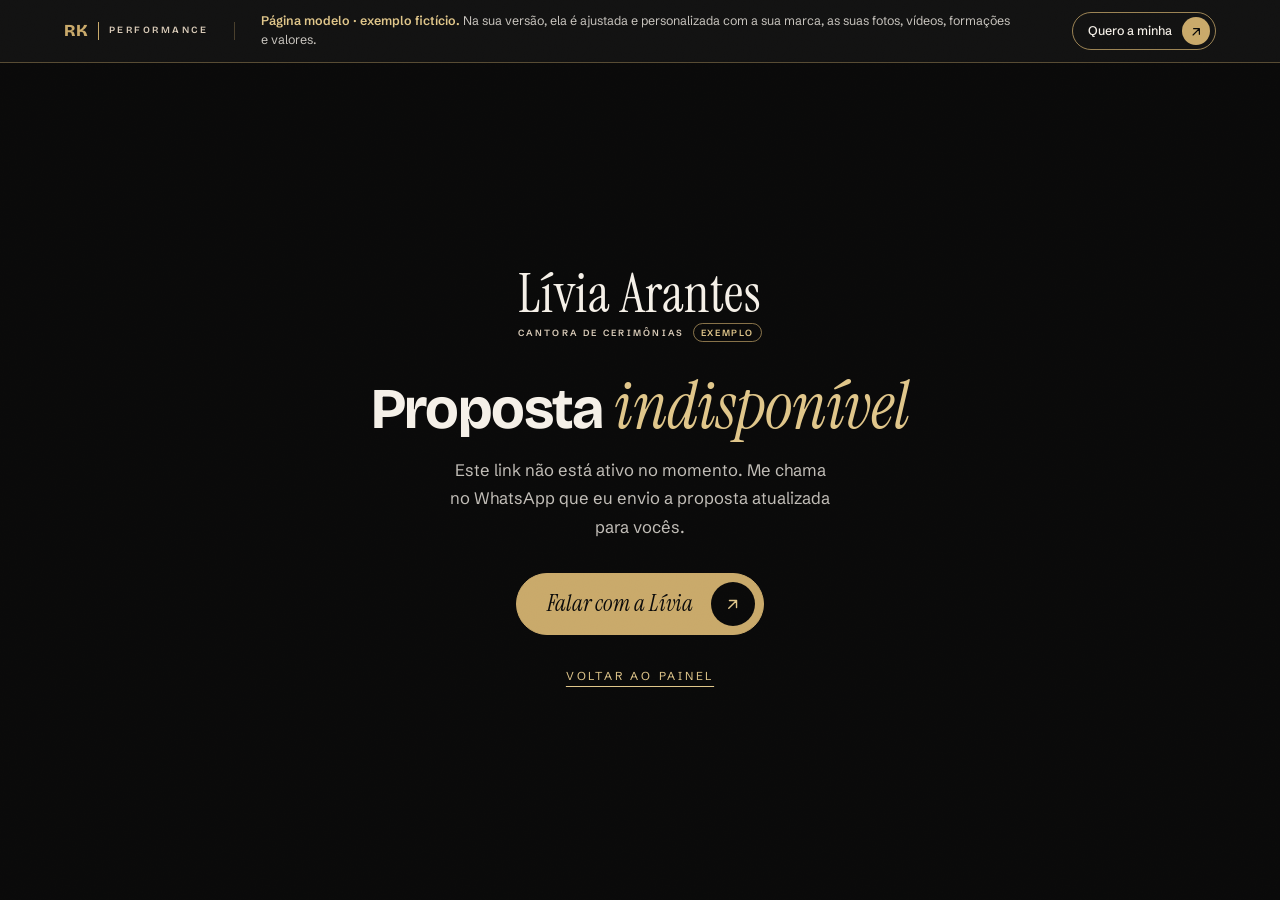
==== proposta/index.html @ 1b521757 "Painel de propostas RK: demonstração para músicos (modo visitante e página modelo) Co-Authored-By: C" ====
<!DOCTYPE html>
<html lang="pt-BR">
<head>
<!-- ============================================================
     PROPOSTA MUSICAL — página modelo da RK Performance
     Uma página por casal: /proposta/?p=<link> (sem ?p, abre o exemplo).
     Autoridade antes do valor. O conteúdo comercial (casal, data, opções,
     adicionais, condições) vem da API (Cloudflare Worker + D1) ou, no modo
     visitante, do sandbox deste navegador. O resto é fixo e genérico.
     Base: a página da proposta de um cliente real da RK, refeita na paleta
     e nas fontes da RK, com artista fictícia ("Lívia Arantes") e avisos de
     página modelo. Para clonar para um músico: troque o bloco CONFIG do
     script, as fotos, vídeos e textos fixos, e ponha DEMO: false (isso
     também esconde as notas de modelo e a seção "Esta página é um modelo").
     RK Performance · out/2026
     ============================================================ -->
<meta charset="utf-8">
<meta name="viewport" content="width=device-width, initial-scale=1, viewport-fit=cover">
<title>Proposta musical · página modelo · RK Performance</title>
<meta name="description" content="Página modelo de proposta musical para músicos de casamento. Na sua versão, ela leva a sua marca, as suas fotos, vídeos, formações e valores.">
<meta name="robots" content="noindex, nofollow">
<meta name="theme-color" content="#0A0A0A">
<link rel="icon" type="image/png" href="../media/favicon.png">
<link rel="apple-touch-icon" href="../media/apple-touch-icon.png">
<meta property="og:type" content="website">
<meta property="og:locale" content="pt_BR">
<meta property="og:site_name" content="RK Performance">
<meta property="og:title" content="Proposta musical · página modelo · RK Performance">
<meta property="og:description" content="O casal abre o link, vê as opções e reserva a data. Na sua versão, com a sua marca, fotos, vídeos, formações e valores.">
<meta property="og:image" content="https://painel.rkperformance.com.br/media/og-proposta.jpg">
<meta property="og:image:width" content="1200">
<meta property="og:image:height" content="630">
<meta name="twitter:card" content="summary_large_image">
<link rel="preconnect" href="https://fonts.googleapis.com">
<link rel="preconnect" href="https://fonts.gstatic.com" crossorigin>
<link rel="preconnect" href="https://images.unsplash.com">
<link rel="preconnect" href="https://rk-painel-demo.joao-vitor-kos.workers.dev" crossorigin>
<link rel="stylesheet" href="https://fonts.googleapis.com/css2?family=Bricolage+Grotesque:opsz,wght@12..96,600;12..96,700;12..96,800&family=Instrument+Serif:ital@0;1&family=Schibsted+Grotesk:wght@400;500;600&display=swap">
<style>
  :root {
    --preto: #0A0A0A;
    --carvao: #121212;
    --grafite: #1A1A1A;
    --grafite2: #2A2A2A;
    --off: #F5F0E8;
    --off2: #EFE8DC;
    --areia: #E6DBC9;
    --bege: #D9CBB8;
    --dourado: #C9A96A;
    --dourado2: #E0C68A;
    --ouro-tinta: #745A2B;           /* dourado para texto pequeno sobre o off-white (contraste) */
    --ouro-escuro: #846530;          /* itálico dourado grande sobre o off-white */
    --tinta: #1A1A1A;
    --ink-soft: #675F55;
    --fio: rgba(201, 169, 106, 0.5);
    --display: "Bricolage Grotesque", "Segoe UI", system-ui, sans-serif;
    --sans: "Schibsted Grotesk", "Segoe UI", system-ui, sans-serif;
    --serif: "Instrument Serif", Georgia, "Times New Roman", serif;
    --gutter: clamp(20px, 5vw, 80px);
    --respiro: clamp(84px, 11vw, 150px);
    --ease: cubic-bezier(0.22, 0.61, 0.36, 1);
    --fm-h: 0px;                     /* altura da faixa "página modelo" (medida pelo script) */
    --pv-h: 0px;                     /* espaço da faixa de prévia/sandbox, quando aparece */
  }

  * { box-sizing: border-box; margin: 0; }
  html { scroll-behavior: smooth; -webkit-text-size-adjust: 100%; }
  html.travado { overflow: hidden; }
  body {
    background: var(--preto); color: var(--off);
    font-family: var(--sans); font-weight: 400; font-size: 1.04rem; line-height: 1.7;
    font-variant-numeric: lining-nums; -webkit-font-smoothing: antialiased; overflow-x: hidden;
    padding-top: var(--pv-h);
  }
  ::selection { background: var(--dourado); color: var(--preto); }
  a { color: inherit; }
  a:focus-visible, button:focus-visible { outline: 2px solid var(--dourado); outline-offset: 4px; }
  img { max-width: 100%; display: block; }
  [hidden] { display: none !important; }
  ul, ol, dl, dd { padding: 0; margin: 0; }

  /* textura de filme sobre a página inteira */
  .grain {
    position: fixed; inset: -50%; z-index: 60; pointer-events: none; width: 200%; height: 200%;
    background: url("data:image/svg+xml;utf8,<svg xmlns='http://www.w3.org/2000/svg' width='200' height='200'><filter id='n'><feTurbulence type='fractalNoise' baseFrequency='0.85' numOctaves='2' stitchTiles='stitch'/><feColorMatrix values='0 0 0 0 0.5  0 0 0 0 0.47  0 0 0 0 0.42  0 0 0 0.55 0'/></filter><rect width='100%' height='100%' filter='url(%23n)'/></svg>");
    opacity: 0.14; mix-blend-mode: soft-light; animation: grain 1.4s steps(4) infinite;
  }
  @keyframes grain {
    0% { transform: translate(0, 0); } 25% { transform: translate(-2%, -3%); }
    50% { transform: translate(3%, 1%); } 75% { transform: translate(-1%, 3%); } 100% { transform: translate(0, 0); }
  }

  /* ---------- tipografia: display pesado + acento em serifa itálica dourada ---------- */
  .eyebrow { font-family: var(--sans); font-weight: 600; font-size: 0.7rem; line-height: 1.6; letter-spacing: 0.3em; text-transform: uppercase; color: var(--dourado); }
  .eyebrow.linha { display: inline-flex; align-items: center; gap: 14px; }
  .eyebrow.linha::before { content: ""; width: 30px; height: 1px; background: currentColor; flex: none; }
  h1, h2, h3, h4 { font-family: var(--display); font-weight: 700; text-wrap: balance; line-height: 1.04; letter-spacing: -0.028em; }
  h2 { font-size: clamp(2.2rem, 5vw, 4.4rem); }
  h1 em, h2 em, h3 em, .em { font-family: var(--serif); font-style: italic; font-weight: 400; letter-spacing: -0.005em; color: var(--dourado2); font-size: 1.14em; line-height: 0.9; }
  p { text-wrap: pretty; }
  .wrap { max-width: 1320px; margin-inline: auto; padding-inline: var(--gutter); }
  section { position: relative; }
  .light { background: var(--off); color: var(--tinta); }
  .light .eyebrow { color: var(--ouro-tinta); }
  .light h1 em, .light h2 em, .light h3 em, .light .em { color: var(--ouro-escuro); }
  .assinatura { font-family: var(--serif); font-style: italic; font-size: clamp(2.5rem, 2rem + 2vw, 3.4rem); line-height: 1; letter-spacing: -0.01em; color: var(--dourado2); }
  .assinatura span { display: inline-block; transform: rotate(-3deg); transform-origin: left center; }
  .light .assinatura { color: var(--ouro-escuro); }

  /* nota discreta de página modelo (some com DEMO: false) */
  .nota-modelo { display: inline-flex; align-items: center; flex-wrap: wrap; gap: 8px 12px; font-family: var(--sans); font-size: 0.82rem; line-height: 1.5; color: rgba(245, 240, 232, 0.68); text-wrap: pretty; }
  .nota-modelo .nm-selo { flex: none; padding: 4px 10px 3px; border: 1px solid rgba(201, 169, 106, 0.7); border-radius: 999px; font-size: 0.58rem; font-weight: 600; letter-spacing: 0.22em; text-transform: uppercase; line-height: 1.4; color: var(--dourado2); }
  .light .nota-modelo { color: var(--ink-soft); }
  .light .nota-modelo .nm-selo { color: var(--ouro-tinta); border-color: rgba(125, 98, 48, 0.55); }
  .ex { display: inline-block; margin-left: 8px; padding: 1px 7px; border: 1px solid rgba(125, 98, 48, 0.5); border-radius: 999px; font-size: 0.56rem; font-weight: 600; letter-spacing: 0.18em; text-transform: uppercase; line-height: 1.5; color: var(--ouro-tinta); vertical-align: 0.15em; }

  /* faixas de transição entre luz e sombra */
  .faixa { height: clamp(130px, 16vw, 200px); }
  .faixa, .carta-sec, .quem, .viveu { margin-top: -1px; }   /* sem linha na emenda quando o pixel é fracionado */
  .faixa.noite-off { background: linear-gradient(to bottom, var(--preto) 0%, #141312 12%, #2E2A25 28%, #6B6359 46%, #A99F90 63%, #D6CDBF 78%, #ECE6DC 90%, var(--off) 100%); }
  .faixa.areia-noite { background: linear-gradient(to bottom, var(--areia) 0%, #D5C8B3 10%, #B0A28B 26%, #7A6E5D 44%, #433C33 62%, #221F1B 79%, #131211 91%, var(--preto) 100%); }
  .faixa.off-noite { background: linear-gradient(to bottom, var(--off) 0%, #E9E2D6 10%, #C9BFAE 26%, #918777 44%, #514A40 62%, #26231F 79%, #141312 91%, var(--preto) 100%); }

  /* botão-cápsula: rótulo em itálico serifado + seta que "abre" no hover */
  .btn {
    display: inline-flex; align-items: center; gap: 18px; cursor: pointer;
    text-decoration: none; font-family: var(--serif); font-style: italic; font-weight: 400;
    font-size: 1.42rem; letter-spacing: 0; line-height: 1;
    padding: 8px 8px 8px 30px; border: 1px solid rgba(201, 169, 106, 0.8); border-radius: 999px; background: none;
    position: relative; isolation: isolate; color: var(--off);
    transition: color 400ms var(--ease), border-color 400ms var(--ease);
  }
  .btn::before {
    content: ""; position: absolute; inset: -1px; z-index: -1; border-radius: 999px; background: var(--dourado);
    transform: scaleX(0); transform-origin: right center; transition: transform 520ms var(--ease);
  }
  .btn:hover::before { transform: scaleX(1); transform-origin: left center; }
  .btn:hover { color: var(--preto); border-color: var(--dourado); }
  .btn .arrow {
    width: 44px; height: 44px; border-radius: 50%; flex: none;
    background: var(--dourado); color: var(--preto); display: grid; place-items: center;
    transition: background-color 400ms var(--ease), color 400ms var(--ease);
  }
  .btn .arrow svg { transform: rotate(-45deg); transition: transform 520ms var(--ease); }
  .btn:hover .arrow { background: var(--preto); color: var(--dourado2); }
  .btn:hover .arrow svg { transform: rotate(0); }
  .btn-solid { background: var(--dourado); color: var(--preto); border-color: var(--dourado); }
  .btn-solid .arrow { background: var(--preto); color: var(--dourado2); }
  .btn-solid::before { background: var(--off); }
  .btn-solid:hover { color: var(--preto); }
  .btn-solid:hover .arrow { background: var(--preto); color: var(--off); }
  .light .btn { color: var(--tinta); }
  .light .btn-solid, .light .btn:hover { color: var(--preto); }
  .light .btn-solid::before { background: var(--grafite); }
  .light .btn-solid:hover { color: var(--off); border-color: var(--grafite); }
  .light .btn-solid:hover .arrow { background: var(--dourado); color: var(--preto); }
  .btn-mini { font-size: 1.22rem; gap: 12px; padding: 6px 6px 6px 22px; }
  .btn-mini .arrow { width: 36px; height: 36px; }

  /* marca da artista de exemplo (no lugar do logo dela) */
  .marca { display: inline-grid; gap: 2px; text-decoration: none; }
  .marca-nome { font-family: var(--serif); font-size: clamp(1.6rem, 1.3rem + 1.2vw, 2rem); line-height: 1; letter-spacing: 0.01em; color: var(--off); white-space: nowrap; }
  .marca-nome i { color: var(--dourado2); }
  .marca-sub { display: flex; align-items: center; gap: 8px; font-size: 0.56rem; font-weight: 600; letter-spacing: 0.26em; text-transform: uppercase; color: var(--bege); white-space: nowrap; }
  .marca-sub b { font-weight: 600; padding: 1px 7px; border: 1px solid rgba(201, 169, 106, 0.65); border-radius: 999px; color: var(--dourado2); letter-spacing: 0.18em; }

  /* logo da RK em texto (como no site da RK) */
  .rk-logo { display: inline-flex; align-items: center; gap: 10px; font-family: var(--display); font-weight: 800; font-size: 1.05rem; line-height: 1; color: var(--off); text-decoration: none; letter-spacing: -0.01em; }
  .rk-logo .rk { color: var(--dourado); }
  .rk-logo .sep { width: 1px; height: 18px; background: var(--dourado); }
  .rk-logo .perf { font-size: 0.6rem; font-weight: 600; letter-spacing: 0.26em; color: var(--bege); }

  /* ---------- faixa "página modelo" (no topo, no fluxo) ---------- */
  .faixa-modelo { position: relative; z-index: 4; background: var(--carvao); border-bottom: 1px solid rgba(201, 169, 106, 0.38); padding: 12px var(--gutter) 13px; }
  .fm-in { max-width: calc(1680px - 2 * var(--gutter)); margin-inline: auto; display: grid; gap: 8px 26px; align-items: center; }
  .fm-in .rk-logo { display: none; }
  .fm-txt { font-size: 0.78rem; line-height: 1.5; color: rgba(245, 240, 232, 0.8); }
  .fm-txt b { font-weight: 600; color: var(--dourado2); }
  .fm-cta { justify-self: start; display: inline-flex; align-items: center; gap: 10px; min-height: 38px; padding: 0 5px 0 15px; border: 1px solid rgba(201, 169, 106, 0.75); border-radius: 999px; font-size: 0.78rem; font-weight: 500; line-height: 1; color: var(--off); text-decoration: none; white-space: nowrap; transition: background-color 250ms var(--ease), color 250ms var(--ease); }
  .fm-cta span.seta { width: 28px; height: 28px; border-radius: 50%; display: grid; place-items: center; background: var(--dourado); color: var(--preto); }
  .fm-cta span.seta svg { transform: rotate(-45deg); }
  .fm-cta:hover { background: var(--dourado); color: var(--preto); }
  .fm-cta:hover span.seta { background: var(--preto); color: var(--dourado2); }
  @media (min-width: 760px) {
    .fm-in { grid-template-columns: minmax(0, 1fr) auto; }
    .fm-cta { justify-self: end; }
  }
  @media (min-width: 1000px) {
    .faixa-modelo { padding-block: 12px; }
    .fm-in { grid-template-columns: auto minmax(0, 1fr) auto; }
    .fm-in .rk-logo { display: inline-flex; padding-right: 26px; border-right: 1px solid rgba(201, 169, 106, 0.3); }
  }

  /* ---------- carregando / erro ---------- */
  .estado { min-height: calc(100vh - var(--fm-h)); min-height: calc(100svh - var(--fm-h)); display: grid; place-items: center; text-align: center; padding: 40px var(--gutter); }
  .estado .marca { justify-items: center; }
  .estado .marca-nome { font-size: clamp(2.4rem, 9vw, 3.4rem); }
  .estado-linha { width: 140px; height: 1px; margin: 26px auto 0; background: linear-gradient(90deg, transparent, var(--dourado), transparent); background-size: 200% 100%; animation: carregar 1.5s ease-in-out infinite; }
  @keyframes carregar { 0% { background-position: 100% 0; } 100% { background-position: -100% 0; } }
  .estado h1 { font-size: clamp(2.3rem, 8vw, 3.6rem); margin-top: 34px; }
  .estado p { margin: 16px auto 32px; max-width: 40ch; color: rgba(245, 240, 232, 0.78); }
  .estado .voltar { display: inline-block; margin-top: 22px; font-size: 0.72rem; letter-spacing: 0.24em; text-transform: uppercase; color: var(--dourado2); text-underline-offset: 6px; padding: 10px 4px; }

  /* faixas fixas de prévia (admin) e de sandbox (visitante) */
  .previa {
    position: fixed; z-index: 70; left: 50%; top: max(12px, env(safe-area-inset-top)); transform: translateX(-50%);
    display: flex; gap: 12px; align-items: center; width: max-content; max-width: calc(100% - 20px);
    padding: 7px 8px 7px 18px; border-radius: 22px; background: rgba(10, 10, 10, 0.92); backdrop-filter: blur(8px); -webkit-backdrop-filter: blur(8px);
    border: 1px solid rgba(201, 169, 106, 0.65); font-size: 0.6rem; font-weight: 600; line-height: 1.5; letter-spacing: 0.14em; text-transform: uppercase; color: var(--dourado2);
  }
  .previa a { flex: none; text-decoration: none; padding: 8px 14px; border-radius: 999px; background: var(--dourado); color: var(--preto); font-weight: 600; }
  .previa.sandbox { font-size: 0.74rem; font-weight: 500; letter-spacing: 0; text-transform: none; color: var(--off); }
  .previa.sandbox b { color: var(--dourado2); font-weight: 600; }
  .previa.sandbox a { font-size: 0.7rem; }

  /* ---------- capa: no celular, uma janela em arco; no computador, o tríptico ---------- */
  .capa { position: relative; min-height: calc(100vh - var(--fm-h) - var(--pv-h)); min-height: calc(100svh - var(--fm-h) - var(--pv-h)); display: grid; grid-template-rows: auto 1fr; overflow: hidden; isolation: isolate; background: var(--preto); }
  .capa-top { position: relative; z-index: 3; display: flex; justify-content: space-between; align-items: center; gap: 16px; padding: max(18px, env(safe-area-inset-top)) var(--gutter) 0; }
  .capa-top .eyebrow { text-align: right; font-size: 0.6rem; }
  .capa-corpo { display: grid; align-items: end; }
  .janelas { position: absolute; z-index: -2; top: clamp(84px, 13svh, 112px); bottom: 0; left: 50%; width: min(100% - 28px, 520px); transform: translateX(-50%); }
  .janela { position: relative; overflow: hidden; border-radius: 999px 999px 0 0; background: var(--grafite); }
  .janela.lado { display: none; }
  .janela.centro { position: absolute; inset: 0; }
  .janela img { width: 100%; height: 100%; object-fit: cover; object-position: 50% 22%; transform-origin: 50% 40%; animation: zoom-lento 26s ease-in-out infinite alternate; }
  .capa.parada .janela img { animation-play-state: paused; }
  @keyframes zoom-lento { from { transform: scale(1); } to { transform: scale(1.12); } }
  .janela::after { content: ""; position: absolute; inset: 9px 9px -2px; border: 1px solid rgba(224, 198, 138, 0.55); border-radius: 999px 999px 0 0; pointer-events: none; -webkit-mask-image: linear-gradient(to bottom, #000 55%, transparent 78%); mask-image: linear-gradient(to bottom, #000 55%, transparent 78%); }
  .capa::after { content: ""; position: absolute; inset: 0; z-index: -1; background: linear-gradient(to top, var(--preto) 6%, rgba(10, 10, 10, 0.94) 27%, rgba(10, 10, 10, 0.68) 45%, rgba(10, 10, 10, 0.26) 58%, rgba(10, 10, 10, 0) 70%); }
  .capa-inner { position: relative; z-index: 2; padding: 0 var(--gutter) clamp(28px, 5svh, 54px); }
  .capa h1 { margin-top: 14px; font-weight: 800; font-size: clamp(2.9rem, 13.4vw, 4.4rem); line-height: 0.98; letter-spacing: -0.035em; overflow-wrap: break-word; }
  .capa h1 .l { display: block; }
  .capa h1 .l + .l { padding-left: 0.5em; }
  .capa h1 em { color: var(--dourado2); font-size: 1.12em; padding-right: 0.06em; }
  .capa h1[data-tam="m"] { font-size: clamp(2.3rem, 10vw, 3.4rem); line-height: 1; }
  .capa h1[data-tam="p"] { font-size: clamp(1.8rem, 7.6vw, 2.5rem); line-height: 1.06; }
  .capa h1[data-tam="p"] .l + .l { padding-left: 0; }
  .capa h1[data-tam="p"] ~ .capa-meta { margin-top: 16px; font-size: 0.62rem; }
  .capa h1[data-tam="p"] ~ .capa-cue { display: none; }
  .capa-inner .eyebrow, .capa h1, .capa-meta { text-shadow: 0 1px 18px rgba(10, 10, 10, 0.55); }
  .capa-meta { margin-top: 22px; display: grid; gap: 5px; font-size: 0.68rem; font-weight: 500; letter-spacing: 0.2em; text-transform: uppercase; line-height: 1.6; color: rgba(245, 240, 232, 0.9); font-variant-numeric: tabular-nums; }
  .capa-meta span { position: relative; padding-left: 22px; }
  .capa-meta span::before { content: ""; position: absolute; left: 0; top: 0.72em; width: 12px; height: 1px; background: var(--dourado); }
  .capa-cue { margin-top: clamp(20px, 3.6svh, 38px); min-height: 44px; display: inline-flex; align-items: center; gap: 14px; font-size: 0.62rem; font-weight: 600; letter-spacing: 0.3em; text-transform: uppercase; color: var(--dourado2); text-decoration: none; }
  .capa-cue i { width: 1px; height: 40px; background: linear-gradient(var(--dourado), transparent); transform-origin: top; animation: cue 2.4s var(--ease) infinite; }
  @keyframes cue { 0% { transform: scaleY(0); } 50% { transform: scaleY(1); } 100% { transform: scaleY(1); opacity: 0; } }
  /* entrada do texto da capa (só transform/opacity) */
  .js .capa-inner > * { animation: subir 1000ms var(--ease) both; }
  .js .capa-inner > :nth-child(2) { animation-delay: 120ms; }
  .js .capa-inner > :nth-child(3) { animation-delay: 260ms; }
  .js .capa-inner > :nth-child(4) { animation-delay: 420ms; }
  @keyframes subir { from { opacity: 0; transform: translateY(18px); } to { opacity: 1; transform: none; } }

  @media (max-width: 599px) and (max-height: 640px) { .capa-cue { display: none; } }
  @media (max-width: 419px) { .capa-top > .eyebrow { display: none; } }
  @media (min-width: 600px) and (max-width: 999px) {
    .capa-inner { text-align: center; }
    .capa h1 .l + .l { padding-left: 0; }
    .capa-meta { justify-items: center; }
  }
  @media (min-width: 1000px) {
    .capa-top { width: 100%; margin-inline: auto; padding-top: 26px; }
    .capa-top .eyebrow { font-size: 0.7rem; }
    .capa-top, .capa-corpo { max-width: 1680px; }
    .capa-corpo { position: relative; width: 100%; margin-inline: auto; padding: 10px var(--gutter) clamp(50px, 9vh, 96px); grid-template-columns: minmax(0, 1fr) auto; gap: clamp(30px, 4vw, 70px); align-items: center; }
    .capa-inner { position: static; padding: 0; }
    .janelas { position: static; z-index: auto; transform: none; width: auto; display: flex; align-items: flex-end; gap: clamp(12px, 1.4vw, 22px); }
    .janela, .janela.centro { position: relative; inset: auto; display: block; flex: none; aspect-ratio: 9 / 16; }
    .janela.lado { display: block; width: min(24.5vh, 15.4vw, 262px); }
    .janela.centro { width: min(34.5vh, 21.6vw, 368px); }
    .janela.lado img { filter: saturate(0.82) brightness(0.78); }
    .janela img { object-position: 50% 50%; }
    .janela::after { inset: 8px 8px -2px; -webkit-mask-image: none; mask-image: none; }
    .janela::before { content: ""; position: absolute; inset: 0; z-index: 1; background: linear-gradient(to top, rgba(10, 10, 10, 0.72), rgba(10, 10, 10, 0) 30%); pointer-events: none; }
    .capa::after { background: radial-gradient(ellipse 46% 62% at 70% 58%, rgba(201, 169, 106, 0.15), transparent 72%); }
    .capa h1 { font-size: clamp(3.2rem, 5.1vw, 6rem); margin-top: 18px; }
    .capa h1[data-tam="m"] { font-size: clamp(2.5rem, 3.5vw, 4.2rem); }
    .capa h1[data-tam="p"] { font-size: clamp(2.1rem, 2.8vw, 3.3rem); }
    .capa-meta { margin-top: 30px; font-size: 0.72rem; gap: 8px; }
    .capa-inner .eyebrow, .capa h1, .capa-meta { text-shadow: none; }
    .capa-cue, .capa h1[data-tam="p"] ~ .capa-cue { display: inline-flex; position: absolute; left: var(--gutter); bottom: clamp(22px, 4vh, 40px); margin: 0; }
    .capa h1[data-tam="p"] ~ .capa-meta { margin-top: 30px; font-size: 0.72rem; }
  }

  /* ---------- carta (recado pessoal, opcional) ---------- */
  .carta-sec { padding: clamp(24px, 4vw, 50px) 0 clamp(70px, 9vw, 120px); }
  .carta { max-width: 820px; text-align: center; display: grid; gap: 26px; justify-items: center; }
  .carta-texto { font-family: var(--serif); font-style: italic; font-weight: 400; font-size: clamp(1.6rem, 1.2rem + 1.6vw, 2.35rem); line-height: 1.34; white-space: pre-line; overflow-wrap: anywhere; color: var(--tinta); }
  .carta.longa { max-width: 680px; text-align: left; justify-items: start; }
  .carta.longa .carta-texto { font-family: var(--sans); font-style: normal; font-size: clamp(1.1rem, 1.04rem + 0.3vw, 1.24rem); line-height: 1.68; }
  .carta .fio { width: 64px; height: 1px; background: var(--dourado); }

  /* ---------- quem canta ---------- */
  .quem { background: linear-gradient(180deg, var(--off) 0%, var(--off2) 62%, var(--areia) 100%); padding: clamp(20px, 4vw, 60px) 0 var(--respiro); overflow: hidden; }
  .quem-grid { display: grid; gap: clamp(50px, 7vw, 110px); align-items: center; }
  .retrato { position: relative; width: min(100%, 470px); justify-self: center; padding-bottom: 13%; }
  .arco { position: relative; width: 84%; aspect-ratio: 3 / 4; border-radius: 999px 999px 0 0; overflow: hidden; background: var(--grafite); box-shadow: 0 40px 80px rgba(26, 26, 26, 0.32); }
  .arco img, .retrato-2 img { width: 100%; height: 100%; object-fit: cover; }
  .arco::after { content: ""; position: absolute; inset: 10px; border: 1px solid rgba(224, 198, 138, 0.6); border-radius: 999px 999px 0 0; pointer-events: none; }
  .retrato-2 { position: absolute; right: 0; bottom: 0; width: 44%; aspect-ratio: 4 / 5; overflow: hidden; border: 6px solid var(--off); background: var(--grafite); box-shadow: 0 24px 50px rgba(26, 26, 26, 0.32); }
  .retrato figcaption { position: absolute; left: 0; bottom: 1%; width: 50%; font-size: 0.6rem; font-weight: 600; letter-spacing: 0.22em; text-transform: uppercase; color: var(--ink-soft); line-height: 1.7; }
  .quem-copy { display: grid; gap: 22px; justify-items: start; }
  .quem-copy h2 { font-size: clamp(2.1rem, 4.2vw, 3.6rem); line-height: 1.04; }
  .quem-copy .lead { font-family: var(--serif); font-style: italic; font-size: clamp(1.45rem, 1.25rem + 0.7vw, 1.8rem); line-height: 1.3; color: var(--tinta); }
  .quem-copy .nota { padding-top: 20px; border-top: 1px solid var(--fio); color: var(--ink-soft); justify-self: stretch; }
  @media (min-width: 900px) { .quem-grid { grid-template-columns: minmax(0, 5fr) minmax(0, 6fr); } .quem-copy > p:not(.eyebrow):not(.lead):not(.nota-modelo) { font-size: 1.1rem; max-width: 58ch; } }

  /* ---------- a importância da música ao vivo ---------- */
  .imp { background: var(--preto); overflow: hidden; padding-bottom: clamp(70px, 9vw, 120px); }
  .imp-foto { position: absolute; inset: 0 0 auto 0; height: min(82vh, 760px); }
  .imp-foto img { width: 100%; height: 100%; object-fit: cover; object-position: 50% 45%; filter: saturate(0.85); }
  .imp-foto::after { content: ""; position: absolute; inset: 0; background: linear-gradient(to bottom, var(--preto) 0%, rgba(10, 10, 10, 0.62) 7%, rgba(10, 10, 10, 0.3) 20%, rgba(10, 10, 10, 0.46) 52%, rgba(10, 10, 10, 0.9) 82%, var(--preto) 100%); }
  .imp-inner { position: relative; padding-top: min(48vh, 440px); }
  .frases { list-style: none; margin-top: 26px; border-bottom: 1px solid rgba(201, 169, 106, 0.34); counter-reset: frase; }
  .frases li { position: relative; font-family: var(--display); font-weight: 700; font-size: clamp(1.95rem, 5.2vw, 4.3rem); line-height: 1.04; letter-spacing: -0.03em; padding: 0.42em 0 0.46em; border-top: 1px solid rgba(201, 169, 106, 0.34); text-wrap: balance; }
  .frases li::before { counter-increment: frase; content: "0" counter(frase); display: block; margin-bottom: 0.5rem; font-family: var(--serif); font-style: italic; font-weight: 400; font-size: 1.05rem; letter-spacing: 0.02em; color: var(--dourado); }
  .frases li:nth-child(even) { padding-left: 13%; }
  .frases em { font-family: var(--serif); font-style: italic; font-weight: 400; font-size: 1.14em; letter-spacing: -0.005em; color: var(--dourado2); }
  .imp .nota-modelo { margin-top: 28px; }
  @media (min-width: 900px) {
    .frases li:nth-child(even) { padding-left: 0; text-align: right; }
    .imp-foto img { width: 128%; max-width: none; object-position: 0 40%; }
    .imp-foto::after { background: linear-gradient(90deg, rgba(10, 10, 10, 0) 60%, rgba(10, 10, 10, 0.6) 100%), linear-gradient(to bottom, var(--preto) 0%, rgba(10, 10, 10, 0.62) 7%, rgba(10, 10, 10, 0.3) 20%, rgba(10, 10, 10, 0.46) 52%, rgba(10, 10, 10, 0.9) 82%, var(--preto) 100%); }
  }

  /* ---------- como soa ao vivo ---------- */
  .videos { background: var(--preto); padding: clamp(40px, 6vw, 80px) 0 clamp(60px, 8vw, 110px); overflow: hidden; }
  .videos-head { display: grid; gap: 20px 60px; margin-bottom: clamp(36px, 5vw, 60px); }
  .videos-head h2 { margin-top: 12px; }
  .videos-head .lado { display: grid; gap: 18px; justify-items: start; }
  .videos-head .lado > p:not(.nota-modelo) { max-width: 46ch; color: rgba(245, 240, 232, 0.74); }
  @media (min-width: 900px) { .videos-head { grid-template-columns: minmax(0, 1fr) minmax(0, 46ch); align-items: end; } }
  .strip { --pad: max(var(--gutter), calc((100vw - 1320px) / 2 + var(--gutter))); display: flex; gap: clamp(14px, 2vw, 28px); overflow-x: auto; scroll-snap-type: x mandatory; scroll-padding-inline: var(--pad); padding: 0 var(--pad) 28px; scrollbar-width: none; cursor: grab; overscroll-behavior-x: contain; }
  .strip::-webkit-scrollbar { display: none; }
  .strip.dragging { cursor: grabbing; scroll-snap-type: none; scroll-behavior: auto; }
  .card { flex: 0 0 min(70vw, 300px); scroll-snap-align: start; position: relative; aspect-ratio: 9 / 16; overflow: hidden; background: var(--grafite); cursor: pointer; color: var(--off); }
  .card > img { position: absolute; inset: 0; width: 100%; height: 100%; object-fit: cover; filter: saturate(0.88) brightness(0.92); transition: transform 1200ms var(--ease), filter 600ms; }
  .card:hover > img { transform: scale(1.05); filter: saturate(1) brightness(1); }
  .card::after { content: ""; position: absolute; inset: 0; background: linear-gradient(to top, rgba(10, 10, 10, 0.94) 0%, rgba(10, 10, 10, 0.12) 55%, transparent 100%); pointer-events: none; }
  .card-play { position: absolute; top: 50%; left: 50%; z-index: 2; width: 68px; height: 68px; margin: -34px 0 0 -34px; padding: 0; border-radius: 50%; border: 1px solid var(--dourado2); display: grid; place-items: center; background: rgba(10, 10, 10, 0.32); backdrop-filter: blur(4px); -webkit-backdrop-filter: blur(4px); color: inherit; cursor: pointer; transition: transform 400ms var(--ease), background-color 300ms; }
  .card:hover .card-play { transform: scale(1.1); background: rgba(201, 169, 106, 0.35); }
  .card-play svg { margin-left: 4px; }
  .card-info { position: absolute; z-index: 2; left: 20px; right: 20px; bottom: 20px; display: grid; gap: 6px; }
  .card-info h3 { font-size: 1.5rem; line-height: 1.06; letter-spacing: -0.02em; }
  .card-info p { font-size: 0.62rem; font-weight: 600; letter-spacing: 0.2em; text-transform: uppercase; line-height: 1.6; color: var(--dourado2); }
  .strip-foot { display: flex; align-items: center; justify-content: space-between; gap: 26px; }
  .strip-progress { flex: 1; max-width: 420px; height: 1px; background: rgba(201, 169, 106, 0.3); position: relative; }
  .strip-progress i { position: absolute; left: 0; top: -1px; height: 3px; width: 20%; background: var(--dourado); transition: transform 200ms var(--ease); }
  .strip-nav { display: flex; gap: 12px; }
  .strip-btn { width: 50px; height: 50px; border-radius: 50%; border: 1px solid rgba(201, 169, 106, 0.7); background: none; color: var(--dourado2); cursor: pointer; display: grid; place-items: center; transition: background-color 350ms var(--ease), color 350ms var(--ease), opacity 300ms; }
  .strip-btn:hover { background: var(--dourado); color: var(--preto); }
  .strip-btn[disabled] { opacity: 0.3; cursor: default; background: none; color: var(--dourado2); }
  .strip-dica { font-size: 0.6rem; font-weight: 600; letter-spacing: 0.28em; text-transform: uppercase; color: rgba(245, 240, 232, 0.5); padding-right: 64px; }
  @media (max-width: 899px) { .strip-nav { display: none; } }
  @media (min-width: 900px) { .card:nth-child(even) { margin-top: 56px; } .strip-dica { display: none; } }

  /* ---------- quem viveu ---------- */
  .viveu { padding: clamp(20px, 4vw, 60px) 0 clamp(50px, 7vw, 100px); overflow: hidden; }
  .viveu-cab { display: grid; gap: 14px; justify-items: start; }
  .viveu h2 { font-size: clamp(2.1rem, 3.8vw, 3.3rem); }
  .depo-grande { margin: clamp(50px, 7vw, 96px) auto 0; text-align: center; display: grid; gap: clamp(18px, 2vw, 28px); justify-items: center; }
  .depo-grande blockquote { font-family: var(--serif); font-style: italic; font-weight: 400; font-size: clamp(3rem, 8.4vw, 6.8rem); line-height: 1; letter-spacing: -0.02em; color: var(--tinta); text-wrap: balance; }
  .depo-grande blockquote::before { content: "\201C"; display: block; font-style: normal; font-size: 1.15em; line-height: 0.62; color: var(--dourado); }
  .viveu figcaption { font-size: 0.66rem; font-weight: 600; letter-spacing: 0.22em; text-transform: uppercase; line-height: 1.7; color: var(--tinta); }
  .viveu figcaption span { color: var(--ink-soft); }
  .depos { display: grid; margin-top: clamp(50px, 7vw, 96px); border-top: 1px solid var(--fio); }
  .depo { display: grid; gap: 16px; align-content: start; padding: 30px 0; border-bottom: 1px solid var(--fio); }
  .depo blockquote { font-family: var(--serif); font-style: italic; font-weight: 400; font-size: clamp(1.42rem, 1.22rem + 0.7vw, 1.72rem); line-height: 1.32; }
  .depo blockquote::before { content: "\201C"; color: var(--dourado); margin-right: 0.06em; }
  .depo blockquote::after { content: "\201D"; color: var(--dourado); margin-left: 0.04em; }
  .cred { display: grid; grid-template-columns: repeat(2, minmax(0, 1fr)); gap: 30px 20px; margin-top: clamp(40px, 6vw, 80px); }
  .cred dt { font-family: var(--display); font-weight: 800; font-size: clamp(2.3rem, 3.8vw, 3.2rem); line-height: 1; letter-spacing: -0.03em; color: var(--tinta); font-variant-numeric: tabular-nums; }
  .cred dd { margin-top: 10px; font-size: 0.64rem; font-weight: 600; letter-spacing: 0.2em; text-transform: uppercase; line-height: 1.7; color: var(--ink-soft); }
  .cred dd .ex { margin-left: 0; margin-top: 6px; display: table; }
  @media (min-width: 900px) {
    .depos { grid-template-columns: repeat(3, minmax(0, 1fr)); gap: 0 clamp(30px, 4vw, 64px); border-top: 0; }
    .depo { border-bottom: 0; border-top: 1px solid var(--fio); padding: 30px 0 0; }
    .cred { grid-template-columns: repeat(4, minmax(0, 1fr)); padding-top: 34px; border-top: 1px solid var(--fio); }
  }

  /* ---------- a folha da proposta: papel off-white com fio dourado sobre o grafite ---------- */
  .proposta { background: linear-gradient(to bottom, var(--preto) 0%, var(--carvao) 16%, var(--carvao) 80%, var(--preto) 100%); padding: clamp(64px, 6vw, 84px) 0 clamp(110px, 11vw, 160px); }
  .proposta::before { content: ""; position: absolute; inset: 0; background: radial-gradient(ellipse 60% 34% at 50% 22%, rgba(201, 169, 106, 0.13), transparent 70%); pointer-events: none; }
  .folha {
    position: relative; max-width: 1180px; margin-inline: auto; background: var(--off); color: var(--tinta);
    padding: clamp(50px, 6.4vw, 96px) clamp(20px, 5.4vw, 84px) clamp(44px, 5.4vw, 80px);
    box-shadow: 0 26px 70px rgba(0, 0, 0, 0.5), 0 8px 22px rgba(0, 0, 0, 0.3);
  }
  .folha::before { content: ""; position: absolute; inset: clamp(8px, 1vw, 14px); border: 1px solid rgba(201, 169, 106, 0.75); pointer-events: none; }
  .folha-cab { display: grid; gap: 14px; justify-items: center; text-align: center; }
  .folha-cab h2 { font-size: clamp(2.7rem, 6vw, 4.8rem); }
  .folha-intro { max-width: 56ch; margin-top: 6px; color: var(--ink-soft); }
  .folha-cab .nota-modelo { justify-content: center; }
  .resumo { display: grid; grid-template-columns: repeat(auto-fit, minmax(210px, 1fr)); gap: 18px 24px; margin-top: clamp(32px, 4vw, 50px); padding: 22px 0; border-block: 1px solid var(--fio); }
  .resumo dt { font-size: 0.68rem; font-weight: 600; letter-spacing: 0.24em; text-transform: uppercase; line-height: 1.6; color: var(--ouro-tinta); }
  .resumo dd { margin-top: 4px; font-family: var(--display); font-weight: 600; font-size: 1.14rem; line-height: 1.3; letter-spacing: -0.01em; overflow-wrap: anywhere; font-variant-numeric: tabular-nums; }
  .divisor { display: flex; align-items: center; gap: 18px; margin-top: clamp(40px, 5vw, 64px); font-family: var(--sans); font-weight: 600; font-size: 0.68rem; line-height: 1.6; letter-spacing: 0.3em; text-transform: uppercase; color: var(--ouro-tinta); text-align: center; }
  .divisor::before, .divisor::after { content: ""; flex: 1; height: 1px; background: var(--fio); }

  /* as opções: janelas em arco; a sugestão é a escura */
  .opcoes { display: grid; gap: 0; justify-items: center; margin-top: clamp(44px, 5vw, 62px); }
  .opcao {
    position: relative; width: 100%; max-width: 430px; display: flex; flex-direction: column; align-items: center; text-align: center;
    padding: 76px clamp(22px, 2.4vw, 30px) 30px; border: 1px solid rgba(201, 169, 106, 0.85); border-radius: 999px 999px 0 0;
    background: linear-gradient(180deg, #FCF9F3 0%, rgba(252, 249, 243, 0) 72%); scroll-margin-block: 24px;
  }
  .opcao::before { content: ""; position: absolute; inset: 7px; border: 1px solid rgba(201, 169, 106, 0.34); border-radius: 999px 999px 0 0; pointer-events: none; }
  .op-ord { font-size: 0.68rem; font-weight: 600; letter-spacing: 0.24em; text-transform: uppercase; line-height: 1.6; color: var(--ouro-tinta); }
  .op-nome { margin-top: 8px; font-weight: 800; font-size: clamp(2.3rem, 3.2vw, 2.8rem); line-height: 1; letter-spacing: -0.035em; overflow-wrap: anywhere; max-width: 100%; }
  .op-nome.medio { font-size: clamp(1.8rem, 2.3vw, 2.1rem); line-height: 1.06; }
  .op-nome.longo { font-size: 1.62rem; line-height: 1.1; }
  .op-clima { margin-top: 10px; max-width: 22ch; font-family: var(--serif); font-style: italic; font-size: 1.3rem; line-height: 1.25; color: var(--ouro-escuro); text-wrap: balance; }
  .op-fio { width: 56px; height: 1px; margin: 22px 0 20px; background: var(--dourado); flex: none; }
  .op-itens { list-style: none; display: grid; gap: 5px; font-size: 1rem; line-height: 1.45; overflow-wrap: anywhere; }
  .op-precos { width: 100%; margin-top: auto; padding-top: 26px; }
  .preco { display: grid; gap: 2px; justify-items: center; padding: 16px 0 14px; border-top: 1px solid var(--fio); }
  .preco .rot { font-size: 0.68rem; font-weight: 600; letter-spacing: 0.24em; text-transform: uppercase; line-height: 1.6; color: var(--ouro-tinta); }
  .preco .valor { display: inline-flex; align-items: flex-start; gap: 0.22em; font-family: var(--display); font-weight: 700; font-size: clamp(2.3rem, 3vw, 2.7rem); line-height: 1.12; letter-spacing: -0.03em; font-variant-numeric: tabular-nums lining-nums; }
  .preco .rs { margin-top: 0.62em; font-family: var(--sans); font-weight: 600; font-size: 0.74rem; letter-spacing: 0.12em; line-height: 1; }
  .preco .nota { max-width: 25ch; font-family: var(--serif); font-style: italic; font-size: 1.04rem; line-height: 1.3; color: var(--ink-soft); text-wrap: balance; }
  .preco .sem { font-family: var(--serif); font-style: italic; font-size: 1.35rem; line-height: 1.4; }
  .op-cta { margin-top: 20px; }
  .op-cta span { white-space: nowrap; }
  .opcao.sugestao { background: linear-gradient(180deg, #2C2A27 0%, var(--grafite) 46%, #101010 100%); color: var(--off); border-color: var(--grafite); box-shadow: 0 34px 70px -22px rgba(10, 10, 10, 0.75); }
  .opcao.sugestao::before { border-color: rgba(224, 198, 138, 0.5); }
  .opcao.sugestao .op-ord, .opcao.sugestao .preco .rot, .opcao.sugestao .op-clima { color: var(--dourado2); }
  .opcao.sugestao .preco { border-top-color: rgba(224, 198, 138, 0.34); }
  .opcao.sugestao .preco .nota { color: rgba(245, 240, 232, 0.74); }
  .opcao.sugestao .op-cta { background: var(--dourado); border-color: var(--dourado); color: var(--preto); }
  .opcao.sugestao .op-cta::before { background: var(--off); }
  .opcao.sugestao .op-cta .arrow { background: var(--preto); color: var(--dourado2); }
  .selo { position: absolute; top: 0; left: 50%; transform: translate(-50%, -50%); z-index: 1; white-space: nowrap; padding: 9px 16px; border-radius: 999px; background: var(--dourado); color: var(--preto); font-weight: 600; font-size: 0.62rem; letter-spacing: 0.18em; text-transform: uppercase; line-height: 1.4; box-shadow: 0 8px 18px rgba(0, 0, 0, 0.22); }
  /* sem sugestão, um crescendo discreto da simples para a completa (vai pela opção, não pela posição) */
  .opcoes.sem-sugestao .opcao[data-k="media"] { background: linear-gradient(180deg, #F9F4EA 0%, rgba(249, 244, 234, 0) 72%); }
  .opcoes.sem-sugestao .opcao[data-k="completa"] { background: linear-gradient(180deg, var(--areia) 0%, rgba(230, 219, 201, 0) 72%); border-color: var(--dourado); }
  .opcoes.sem-sugestao .opcao[data-k="completa"] .op-fio { width: 72px; }
  /* uma embaixo da outra em todas as telas: o músico apresenta uma opção por vez */
  .op-prox { display: grid; justify-items: center; gap: 12px; padding: 18px 0 34px; background: none; border: 0; color: var(--ouro-tinta); font: inherit; font-size: 0.68rem; font-weight: 600; letter-spacing: 0.26em; text-transform: uppercase; line-height: 1.6; cursor: pointer; }
  .op-prox::before { content: ""; width: 1px; height: 46px; background: linear-gradient(transparent, var(--dourado)); }
  .op-prox i { font-style: normal; font-size: 1.1rem; letter-spacing: 0; line-height: 1; color: var(--dourado); transition: transform 300ms var(--ease); }
  .op-prox:hover i { transform: translateY(4px); }
  .op-prox:focus-visible { outline-offset: 6px; }
  @media (min-width: 1000px) {
    .opcao { max-width: 480px; }
    .op-prox { padding: clamp(28px, 7vh, 70px) 0 clamp(36px, 9vh, 90px); }
    .op-prox::before { height: clamp(60px, 16vh, 170px); }
  }

  .detalhes { display: grid; gap: clamp(36px, 4vw, 54px) clamp(40px, 6vw, 84px); margin-top: clamp(54px, 6.4vw, 84px); align-items: start; }
  .detalhes .col { display: grid; gap: clamp(36px, 4vw, 54px); }
  @media (min-width: 860px) { .detalhes:not(.uma) { grid-template-columns: repeat(2, minmax(0, 1fr)); } }
  .bloco h3 { font-family: var(--sans); font-weight: 600; font-size: 0.68rem; line-height: 1.6; letter-spacing: 0.3em; text-transform: uppercase; color: var(--ouro-tinta); padding-bottom: 12px; border-bottom: 1px solid var(--dourado); }
  .lista { list-style: none; }
  .lista li { position: relative; padding: 13px 0 13px 26px; border-bottom: 1px solid rgba(26, 26, 26, 0.1); line-height: 1.5; overflow-wrap: anywhere; }
  .lista li::before { content: ""; position: absolute; left: 2px; top: 21px; width: 7px; height: 7px; border: 1px solid var(--dourado); transform: rotate(45deg); }
  .adic-linha { display: grid; grid-template-columns: minmax(0, 1fr) auto; gap: 2px 18px; align-items: baseline; padding: 13px 0; border-bottom: 1px solid rgba(26, 26, 26, 0.1); }
  .adic-linha b { font-family: var(--display); font-weight: 600; font-size: 1.1rem; line-height: 1.3; letter-spacing: -0.01em; overflow-wrap: anywhere; }
  .adic-linha small { grid-column: 1; display: block; font-size: 0.94rem; line-height: 1.5; color: var(--ink-soft); overflow-wrap: anywhere; }
  .adic-linha .v { grid-column: 2; grid-row: 1; white-space: nowrap; font-family: var(--display); font-weight: 600; font-size: 1.08rem; color: var(--ouro-tinta); font-variant-numeric: tabular-nums; }
  .adic-inline { margin-top: 10px; font-family: var(--serif); font-style: italic; font-size: 1.4rem; line-height: 1.6; overflow-wrap: anywhere; }
  .adic-inline span { display: inline-block; }
  .adic-inline span:not(:last-child)::after { content: ""; display: inline-block; width: 5px; height: 5px; margin: 0 0.6em 0 0.75em; border: 1px solid var(--dourado); transform: rotate(45deg); vertical-align: 0.25em; }
  .obs { margin-top: 16px; color: var(--ink-soft); white-space: pre-line; overflow-wrap: anywhere; }

  /* aviso "proposta adaptável" dentro da folha */
  .adaptavel { margin-top: clamp(44px, 5vw, 64px); display: grid; gap: 10px 22px; padding: 22px 24px; border: 1px solid rgba(201, 169, 106, 0.6); background: linear-gradient(135deg, rgba(201, 169, 106, 0.12), rgba(201, 169, 106, 0.04)); }
  .adaptavel .nm-selo { justify-self: start; padding: 4px 10px 3px; border: 1px solid rgba(125, 98, 48, 0.55); border-radius: 999px; font-size: 0.58rem; font-weight: 600; letter-spacing: 0.22em; text-transform: uppercase; line-height: 1.4; color: var(--ouro-tinta); }
  .adaptavel p { font-size: 1rem; line-height: 1.6; color: var(--tinta); }
  .adaptavel p b { font-family: var(--serif); font-style: italic; font-weight: 400; font-size: 1.32rem; color: var(--ouro-escuro); }
  @media (min-width: 760px) { .adaptavel { grid-template-columns: auto minmax(0, 1fr); align-items: center; } }

  .validade { margin-top: clamp(40px, 5vw, 60px); text-align: center; font-family: var(--serif); font-style: italic; font-size: clamp(1.32rem, 1.15rem + 0.6vw, 1.62rem); line-height: 1.35; }
  .validade.expirou { display: grid; gap: 10px; justify-items: start; text-align: left; font-family: var(--sans); font-style: normal; font-size: 1.08rem; padding: 20px 22px; border: 1px solid var(--ouro-tinta); background: rgba(201, 169, 106, 0.14); }
  .validade.expirou span { position: relative; padding-left: 22px; }
  .validade.expirou span::before { content: ""; position: absolute; left: 2px; top: 0.55em; width: 7px; height: 7px; background: var(--dourado); transform: rotate(45deg); }
  .acoes { display: flex; flex-wrap: wrap; justify-content: center; gap: 14px 20px; margin-top: clamp(30px, 4vw, 44px); }
  @media (max-width: 560px) {
    .folha { margin-inline: calc(10px - var(--gutter)); }
    .btn { font-size: 1.26rem; gap: 12px; padding-left: 22px; }
    .btn .arrow { width: 40px; height: 40px; }
    .btn-mini { font-size: 1.2rem; }
    .btn-mini .arrow { width: 36px; height: 36px; }
    .acoes .btn { width: 100%; justify-content: space-between; }
  }

  /* ---------- esta página é um modelo (só na demonstração) ---------- */
  .sob { background: var(--preto); padding: clamp(80px, 10vw, 140px) 0; overflow: hidden; border-top: 1px solid rgba(201, 169, 106, 0.22); }
  .sob::before { content: ""; position: absolute; inset: 0; background: radial-gradient(ellipse 50% 60% at 12% 30%, rgba(201, 169, 106, 0.1), transparent 70%); pointer-events: none; }
  .sob-grid { position: relative; display: grid; gap: clamp(44px, 6vw, 90px); }
  .sob-cab { display: grid; gap: 20px; justify-items: start; align-content: start; }
  .sob-cab h2 { font-size: clamp(2.3rem, 5vw, 4.4rem); }
  .sob-cab > p:not(.eyebrow):not(.sob-lead) { max-width: 44ch; color: rgba(245, 240, 232, 0.76); }
  .sob-lead { margin-top: -6px; font-family: var(--serif); font-style: italic; font-size: clamp(1.7rem, 1.3rem + 1.6vw, 2.5rem); line-height: 1.15; color: var(--bege); }
  .sob-cab .acoes { justify-content: flex-start; margin-top: 14px; }
  .indice { list-style: none; border-bottom: 1px solid rgba(201, 169, 106, 0.3); }
  .indice li { display: grid; grid-template-columns: 3.2rem minmax(0, 1fr); gap: 4px 18px; padding: 22px 0; border-top: 1px solid rgba(201, 169, 106, 0.3); }
  .indice .n { grid-row: span 2; font-family: var(--serif); font-style: italic; font-size: 2.1rem; line-height: 1; color: var(--dourado); }
  .indice h3 { font-size: clamp(1.25rem, 1.1rem + 0.5vw, 1.5rem); line-height: 1.15; letter-spacing: -0.02em; }
  .indice p { color: rgba(217, 203, 184, 0.86); font-size: 0.98rem; line-height: 1.55; }
  @media (min-width: 900px) { .sob-grid { grid-template-columns: minmax(0, 5fr) minmax(0, 6fr); } }

  /* ---------- fecho ---------- */
  .fecho { background: var(--preto); display: grid; overflow: hidden; min-height: 88vh; min-height: 88svh; }
  .fecho-img { position: absolute; inset: 0; }
  .fecho-img img { width: 100%; height: 100%; object-fit: cover; object-position: 52% 30%; filter: grayscale(1) contrast(1.05) brightness(0.62); }
  .fecho-img::after { content: ""; position: absolute; inset: 0; background: linear-gradient(to top, var(--preto) 14%, rgba(10, 10, 10, 0.84) 38%, rgba(10, 10, 10, 0.44) 58%, rgba(10, 10, 10, 0.2) 78%, var(--preto) 100%); }
  .fecho-copy { position: relative; z-index: 2; display: grid; gap: 22px; align-content: end; justify-items: start; padding: clamp(80px, 10vw, 140px) var(--gutter) clamp(54px, 8vw, 100px); }
  .fecho-copy h2 { font-size: clamp(2.6rem, 6.4vw, 5.4rem); max-width: 16ch; }
  .fecho-copy .nota-modelo { margin-top: 6px; }
  @media (min-width: 900px) {
    .fecho { grid-template-columns: minmax(0, 6fr) minmax(0, 5fr); min-height: 86vh; }
    .fecho-img { position: relative; inset: auto; grid-column: 2; grid-row: 1; }
    .fecho-img img { position: absolute; inset: 0; }
    .fecho-img::after { background: linear-gradient(90deg, var(--preto) 0%, rgba(10, 10, 10, 0.2) 36%, transparent 60%), linear-gradient(to top, var(--preto), transparent 30%), linear-gradient(to bottom, var(--preto), transparent 22%); }
    .fecho-copy { grid-column: 1; grid-row: 1; align-content: center; padding-left: max(var(--gutter), calc((100vw - 1320px) / 2 + var(--gutter))); }
    .fecho-copy h2 { font-size: clamp(2.7rem, 4.8vw, 4.3rem); }
  }
  footer { background: var(--preto); border-top: 1px solid rgba(201, 169, 106, 0.3); padding: 34px var(--gutter) max(96px, env(safe-area-inset-bottom)); display: flex; flex-wrap: wrap; align-items: center; justify-content: center; gap: 16px 34px; font-size: 0.7rem; font-weight: 500; letter-spacing: 0.2em; text-transform: uppercase; color: rgba(245, 240, 232, 0.62); }
  footer a:not(.rk-logo) { text-decoration: none; padding: 12px 0 4px; background: linear-gradient(var(--dourado), var(--dourado)) left bottom / 0 1px no-repeat; transition: background-size 300ms var(--ease), color 300ms; }
  footer a:not(.rk-logo):hover { background-size: 100% 1px; color: var(--off); }
  footer .rk-logo { padding: 8px 0; }
  @media (min-width: 900px) { footer { padding-bottom: 40px; } }

  .wa-float { position: fixed; right: 18px; bottom: max(18px, env(safe-area-inset-bottom)); z-index: 45; width: 56px; height: 56px; border-radius: 50%; background: rgba(10, 10, 10, 0.86); backdrop-filter: blur(8px); -webkit-backdrop-filter: blur(8px); color: var(--off); display: grid; place-items: center; border: 1px solid rgba(201, 169, 106, 0.6); transition: background-color 250ms, border-color 250ms, opacity 250ms, transform 250ms var(--ease); }
  .wa-float:hover { background: #128C4B; border-color: #128C4B; transform: translateY(-3px); }
  /* some na capa e na folha (que têm os próprios botões) */
  .wa-float.oculto { opacity: 0; pointer-events: none; transform: translateY(10px); }
  @media (max-width: 599px) {
    .wa-float { width: 48px; height: 48px; right: 14px; }
    .card-info p, .cred dd, .retrato figcaption { font-size: 0.7rem; }
  }

  /* ---------- folhas da demonstração (WhatsApp e vídeo) ---------- */
  dialog.sheet { position: fixed; inset: 0; margin: auto; padding: 0; width: min(100% - 32px, 520px); max-height: calc(100dvh - 32px); overflow: auto; border: 1px solid rgba(201, 169, 106, 0.45); border-radius: 22px; background: var(--grafite); color: var(--off); box-shadow: 0 30px 80px rgba(0, 0, 0, 0.6); overscroll-behavior: contain; }
  dialog.sheet[open] { animation: folha-entra 200ms var(--ease) both; }
  dialog.sheet::backdrop { background: rgba(10, 10, 10, 0.74); }
  @keyframes folha-entra { from { opacity: 0; transform: translateY(18px); } to { opacity: 1; transform: none; } }
  .sheet-in { position: relative; display: grid; gap: 16px; padding: 30px 26px 26px; }
  .sheet-in h2 { font-size: clamp(1.8rem, 1.5rem + 1.4vw, 2.3rem); line-height: 1.06; }
  .sheet-txt { color: rgba(245, 240, 232, 0.8); font-size: 0.98rem; line-height: 1.55; }
  .sheet-fechar-x { position: absolute; top: 10px; right: 10px; width: 44px; height: 44px; border-radius: 50%; border: 1px solid rgba(201, 169, 106, 0.4); background: none; color: var(--bege); display: grid; place-items: center; cursor: pointer; }
  .sheet-fechar-x:hover { background: rgba(201, 169, 106, 0.16); color: var(--off); }
  .wa-tela { padding: 18px 14px 14px; border-radius: 14px; background: #0B141A; border: 1px solid rgba(255, 255, 255, 0.06); }
  .wa-topo { display: flex; align-items: center; gap: 10px; margin: -4px 0 14px; padding-bottom: 10px; border-bottom: 1px solid rgba(255, 255, 255, 0.07); font-size: 0.78rem; color: rgba(245, 240, 232, 0.86); }
  .wa-topo i { width: 30px; height: 30px; border-radius: 50%; background: var(--grafite2); display: grid; place-items: center; font-style: normal; font-family: var(--serif); font-size: 1rem; color: var(--dourado2); }
  .wa-topo small { display: block; font-size: 0.66rem; color: rgba(245, 240, 232, 0.5); }
  .wa-bolha { position: relative; margin-left: auto; max-width: 92%; padding: 9px 12px 22px; border-radius: 10px 0 10px 10px; background: #144D3F; color: #E9EDEF; font-size: 0.95rem; line-height: 1.45; overflow-wrap: anywhere; white-space: pre-line; }
  .wa-bolha::after { content: ""; position: absolute; top: 0; right: -8px; border-top: 0 solid transparent; border-left: 8px solid #144D3F; border-bottom: 10px solid transparent; }
  .wa-bolha .hora { position: absolute; right: 10px; bottom: 5px; font-size: 0.64rem; color: rgba(233, 237, 239, 0.6); }
  .sheet-acoes { display: grid; gap: 10px; margin-top: 4px; }
  .sheet-acoes .btn { justify-content: space-between; }
  .btn-texto { min-height: 46px; border: 0; background: none; color: var(--bege); font: inherit; font-size: 0.74rem; font-weight: 600; letter-spacing: 0.24em; text-transform: uppercase; cursor: pointer; text-decoration: underline; text-underline-offset: 6px; text-decoration-color: rgba(201, 169, 106, 0.6); }
  .btn-texto:hover { color: var(--off); }
  .sheet-rodape { font-size: 0.78rem; color: rgba(217, 203, 184, 0.7); text-align: center; }
  .video-capa { position: relative; height: 210px; margin: -30px -26px 4px; overflow: hidden; border-radius: 21px 21px 0 0; background: var(--grafite2); }
  .video-capa img { width: 100%; height: 100%; object-fit: cover; filter: brightness(0.7) saturate(0.9); }
  .video-capa::after { content: ""; position: absolute; inset: 0; background: linear-gradient(to top, var(--grafite) 4%, rgba(26, 26, 26, 0) 60%); }
  .video-capa span { position: absolute; z-index: 1; left: 50%; top: 46%; width: 64px; height: 64px; margin: -32px 0 0 -32px; border-radius: 50%; border: 1px solid var(--dourado2); display: grid; place-items: center; background: rgba(10, 10, 10, 0.35); }
  .video-capa span svg { margin-left: 4px; }
  @media (max-width: 599px) {
    dialog.sheet { inset: auto 0 0 0; margin: 0; width: 100%; max-width: 100%; max-height: calc(100dvh - 24px); border-radius: 22px 22px 0 0; border-bottom: 0; }
    .sheet-in { padding: 28px 20px max(22px, env(safe-area-inset-bottom)); }
    .video-capa { margin: -28px -20px 4px; border-radius: 21px 21px 0 0; height: 180px; }
  }

  /* revelação no scroll (só com JS) */
  .js .reveal { opacity: 0; transform: translateY(26px); transition: opacity 1000ms var(--ease), transform 1000ms var(--ease); }
  .js .reveal.in { opacity: 1; transform: none; }
  .js .reveal.d1 { transition-delay: 120ms; } .js .reveal.d2 { transition-delay: 240ms; } .js .reveal.d3 { transition-delay: 360ms; }

  @media (prefers-reduced-motion: reduce) {
    html { scroll-behavior: auto; }
    .grain, .capa-cue i, .estado-linha, .js .capa-inner > *, .janela img, dialog.sheet[open] { animation: none !important; }
    .js .reveal { opacity: 1; transform: none; transition: none; }
    .card > img { transition: none; }
  }
</style>
<script>document.documentElement.classList.add('js');</script>
</head>
<body>
<div class="grain" aria-hidden="true"></div>

<!-- ======================= FAIXA "PÁGINA MODELO" (demonstração) ======================= -->
<aside class="faixa-modelo so-demo" id="faixaModelo" aria-label="Sobre esta página">
  <div class="fm-in">
    <a class="rk-logo" href="https://rkperformance.com.br" target="_blank" rel="noopener" aria-label="RK Performance"><span class="rk">RK</span><span class="sep" aria-hidden="true"></span><span class="perf">PERFORMANCE</span></a>
    <p class="fm-txt"><b>Página modelo · exemplo fictício.</b> Na sua versão, ela é ajustada e personalizada com a sua marca, as suas fotos, vídeos, formações e valores.</p>
    <a class="fm-cta" id="faixaModeloCta" href="https://wa.me/5542999246208" target="_blank" rel="noopener">Quero a minha<span class="seta" aria-hidden="true"><svg width="13" height="13" viewBox="0 0 16 16" fill="none"><path d="M2 8h11M8 3l5 5-5 5" stroke="currentColor" stroke-width="1.5" stroke-linecap="round" stroke-linejoin="round"/></svg></span></a>
  </div>
</aside>

<!-- ESTADO: carregando -->
<div class="estado" id="carregando" role="status" aria-label="Carregando a proposta">
  <div>
    <span class="marca"><span class="marca-nome" data-artista>Lívia Arantes</span><span class="marca-sub">Cantora de cerimônias <b class="so-demo">exemplo</b></span></span>
    <div class="estado-linha"></div>
  </div>
</div>

<!-- ESTADO: link inativo / erro -->
<div class="estado" id="erro" hidden>
  <div>
    <span class="marca"><span class="marca-nome" data-artista>Lívia Arantes</span><span class="marca-sub">Cantora de cerimônias <b class="so-demo">exemplo</b></span></span>
    <h1>Proposta <em>indisponível</em></h1>
    <p>Este link não está ativo no momento. Me chama no WhatsApp que eu envio a proposta atualizada para vocês.</p>
    <a class="btn btn-solid" id="erroWa" href="#folhaWa"><span id="erroWaTxt">Falar com a Lívia</span><span class="arrow" aria-hidden="true"><svg width="16" height="16" viewBox="0 0 16 16" fill="none"><path d="M2 8h11M8 3l5 5-5 5" stroke="currentColor" stroke-width="1.4" stroke-linecap="round" stroke-linejoin="round"/></svg></span></a>
    <div class="so-demo"><a class="voltar" href="../">Voltar ao painel</a></div>
  </div>
</div>
<noscript><p style="position:fixed;inset:auto 0 0 0;padding:18px 20px;text-align:center;background:#0A0A0A;color:#F5F0E8">Para ver a proposta, ative o JavaScript do navegador.</p></noscript>

<!-- faixa de prévia (administrador logado no painel) -->
<div class="previa" id="previa" hidden><span id="previaTxt">Prévia</span><a href="../">Painel</a></div>
<!-- faixa do sandbox do visitante (proposta criada no modo visitante, só neste aparelho) -->
<div class="previa sandbox" id="faixaSandbox" role="status" hidden><span id="faixaSandboxTxt"><b>Modo visitante:</b> esta é a sua versão de teste, só aparece neste aparelho.</span><a href="../">Painel</a></div>

<div id="proposta" hidden>
<main>
  <!-- ======================= CAPA ======================= -->
  <section class="capa" aria-label="Capa da proposta">
    <div class="capa-top">
      <span class="marca"><span class="marca-nome" data-artista>Lívia Arantes</span><span class="marca-sub">Cantora de cerimônias <b class="so-demo">exemplo</b></span></span>
      <span class="eyebrow">Proposta musical</span>
    </div>
    <div class="capa-corpo">
      <div class="capa-inner">
        <p class="eyebrow">Proposta preparada para</p>
        <h1 id="pCliente"></h1>
        <p class="capa-meta" id="pMeta"></p>
        <a class="capa-cue" href="#inicio"><i></i><span>Role para conhecer</span></a>
      </div>
      <!-- fotos de exemplo (na versão do músico, os vídeos ou fotos dele); as laterais só carregam no computador -->
      <div class="janelas" aria-hidden="true">
        <div class="janela lado"><img src="https://images.unsplash.com/photo-1692552951845-cb7762a29638?auto=format&amp;fit=crop&amp;w=560&amp;h=996&amp;q=75" alt="" width="560" height="996" loading="lazy" decoding="async"></div>
        <div class="janela centro"><img src="https://images.unsplash.com/photo-1635520356736-90cb46f73413?auto=format&amp;fit=crop&amp;w=900&amp;q=75" srcset="https://images.unsplash.com/photo-1635520356736-90cb46f73413?auto=format&amp;fit=crop&amp;w=600&amp;q=75 600w, https://images.unsplash.com/photo-1635520356736-90cb46f73413?auto=format&amp;fit=crop&amp;w=900&amp;q=75 900w, https://images.unsplash.com/photo-1635520356736-90cb46f73413?auto=format&amp;fit=crop&amp;w=1300&amp;q=75 1300w" sizes="(min-width: 1000px) 370px, 100vw" alt="" width="900" height="1350" fetchpriority="high" decoding="async"></div>
        <div class="janela lado"><img src="https://images.unsplash.com/photo-1769812343915-8af28af437fd?auto=format&amp;fit=crop&amp;w=560&amp;h=996&amp;q=75" alt="" width="560" height="996" loading="lazy" decoding="async"></div>
      </div>
    </div>
  </section>

  <div class="faixa noite-off" id="inicio" aria-hidden="true"></div>

  <!-- ======================= CARTA (só quando há recado) ======================= -->
  <section class="carta-sec light" id="secMensagem" aria-label="Recado para o casal" hidden>
    <div class="wrap carta" id="carta">
      <p class="eyebrow reveal">Um recado para vocês</p>
      <p class="carta-texto reveal d1" id="pMensagem"></p>
      <span class="fio reveal d2" aria-hidden="true"></span>
      <p class="assinatura reveal d2"><span data-artista>Lívia Arantes</span></p>
      <p class="nota-modelo reveal d3"><span class="nm-selo">Modelo</span>Recado de exemplo: na sua versão, você escreve um para cada casal.</p>
    </div>
  </section>

  <!-- ======================= QUEM CANTA ======================= -->
  <section class="quem light" aria-label="Quem canta">
    <div class="wrap quem-grid">
      <figure class="retrato reveal">
        <div class="arco"><img src="https://images.unsplash.com/photo-1652000583362-17a59b474578?auto=format&amp;fit=crop&amp;w=800&amp;h=1067&amp;q=75" alt="Microfone vintage sob um feixe de luz, num palco escuro" width="800" height="1067" loading="lazy" decoding="async"></div>
        <div class="retrato-2"><img src="https://images.unsplash.com/photo-1698912099929-1241e177d09f?auto=format&amp;fit=crop&amp;w=500&amp;h=625&amp;q=75" alt="Mão segurando o arco sobre as cordas de um violino, em preto e branco" width="500" height="625" loading="lazy" decoding="async"></div>
        <figcaption>Fotos de exemplo</figcaption>
      </figure>
      <div class="quem-copy">
        <p class="eyebrow linha reveal">Quem canta</p>
        <h2 class="reveal d1">Cada casal tem um <em>som</em>. Eu encontro o de vocês.</h2>
        <p class="lead reveal d2">Uma cerimônia pensada nota por nota.</p>
        <p class="reveal d2">Sou a Lívia Arantes, cantora de cerimônias. Canto em duo, trio ou quarteto, e cada repertório nasce de uma conversa com o casal.</p>
        <p class="reveal d2">O trabalho começa bem antes do dia: escolhemos juntos a música de cada momento, da entrada à saída, e eu cuido para que tudo soe do jeito que vocês imaginaram.</p>
        <p class="nota reveal d3">Na igreja, no campo ou na praia: a formação e o som se ajustam ao lugar.</p>
        <p class="nota-modelo reveal d3"><span class="nm-selo">Modelo</span>Aqui entram a sua foto e a sua história.</p>
      </div>
    </div>
  </section>

  <div class="faixa areia-noite" aria-hidden="true"></div>

  <!-- ======================= A IMPORTÂNCIA DA MÚSICA AO VIVO ======================= -->
  <section class="imp" aria-labelledby="impTitulo">
    <div class="imp-foto"><img src="https://images.unsplash.com/photo-1571332760709-8943098311f1?auto=format&amp;fit=crop&amp;w=1600&amp;q=75" srcset="https://images.unsplash.com/photo-1571332760709-8943098311f1?auto=format&amp;fit=crop&amp;w=900&amp;q=75 900w, https://images.unsplash.com/photo-1571332760709-8943098311f1?auto=format&amp;fit=crop&amp;w=1600&amp;q=75 1600w, https://images.unsplash.com/photo-1571332760709-8943098311f1?auto=format&amp;fit=crop&amp;w=2200&amp;q=75 2200w" sizes="(min-width: 900px) 128vw, 160vw" alt="Corredor de igreja enfeitado com flores, com a noiva ao fundo, no altar" width="1600" height="1067" loading="lazy" decoding="async"></div>
    <div class="wrap imp-inner">
      <h2 class="eyebrow linha reveal" id="impTitulo">Por que música ao vivo</h2>
      <ul class="frases">
        <li class="reveal">A entrada ganha uma <em>trilha própria</em></li>
        <li class="reveal">Cada momento encontra o seu <em>tom</em></li>
        <li class="reveal">Os convidados sentem, não só <em>ouvem</em></li>
        <li class="reveal">O dia fica com a <em>cara de vocês</em></li>
      </ul>
      <p class="nota-modelo reveal"><span class="nm-selo">Modelo</span>Frases de exemplo: na sua versão, com as suas palavras.</p>
    </div>
  </section>

  <!-- ======================= COMO SOA AO VIVO ======================= -->
  <section class="videos" id="secVideos" aria-label="Vídeos de cerimônias">
    <div class="wrap videos-head">
      <div>
        <p class="eyebrow linha reveal">Ao vivo, sem estúdio</p>
        <h2 class="reveal d1">Como soa <em>ao vivo</em></h2>
      </div>
      <div class="lado">
        <p class="reveal d2">Na sua versão, aqui ficam gravações reais dos seus casamentos, tocando com som dentro da página. Toque num card para ver como funciona.</p>
        <p class="nota-modelo reveal d2"><span class="nm-selo">Modelo</span>Aqui entram os seus vídeos ao vivo.</p>
      </div>
    </div>
    <div class="strip" id="strip">
      <article class="card reveal" data-title="Marcha Nupcial">
        <img src="https://images.unsplash.com/photo-1692552951845-cb7762a29638?auto=format&amp;fit=crop&amp;w=600&amp;h=1067&amp;q=75" alt="" width="600" height="1067" loading="lazy" decoding="async">
        <button class="card-play" type="button" aria-label="Ver como fica: Marcha Nupcial"><svg width="18" height="22" viewBox="0 0 18 22" fill="none" aria-hidden="true"><path d="M0 0L18 11L0 22V0Z" fill="#E0C68A"/></svg></button>
        <div class="card-info"><h3>Marcha Nupcial</h3><p>Entrada da noiva · quarteto</p></div>
      </article>
      <article class="card reveal d1" data-title="Ave Maria">
        <img src="https://images.unsplash.com/photo-1769812343915-8af28af437fd?auto=format&amp;fit=crop&amp;w=600&amp;h=1067&amp;q=75" alt="" width="600" height="1067" loading="lazy" decoding="async">
        <button class="card-play" type="button" aria-label="Ver como fica: Ave Maria"><svg width="18" height="22" viewBox="0 0 18 22" fill="none" aria-hidden="true"><path d="M0 0L18 11L0 22V0Z" fill="#E0C68A"/></svg></button>
        <div class="card-info"><h3>Ave Maria</h3><p>Bênção · voz e piano</p></div>
      </article>
      <article class="card reveal d2" data-title="Canon em Ré">
        <img src="https://images.unsplash.com/photo-1787508464570-47ffaedb9330?auto=format&amp;fit=crop&amp;crop=focalpoint&amp;fp-x=0.58&amp;fp-y=0.5&amp;w=600&amp;h=1067&amp;q=75" alt="" width="600" height="1067" loading="lazy" decoding="async">
        <button class="card-play" type="button" aria-label="Ver como fica: Canon em Ré"><svg width="18" height="22" viewBox="0 0 18 22" fill="none" aria-hidden="true"><path d="M0 0L18 11L0 22V0Z" fill="#E0C68A"/></svg></button>
        <div class="card-info"><h3>Canon em Ré</h3><p>Entrada dos padrinhos · cordas</p></div>
      </article>
      <article class="card reveal d3" data-title="Hallelujah">
        <img src="https://images.unsplash.com/photo-1567123642359-1df51b05afd0?auto=format&amp;fit=crop&amp;w=600&amp;h=1067&amp;q=75" alt="" width="600" height="1067" loading="lazy" decoding="async">
        <button class="card-play" type="button" aria-label="Ver como fica: Hallelujah"><svg width="18" height="22" viewBox="0 0 18 22" fill="none" aria-hidden="true"><path d="M0 0L18 11L0 22V0Z" fill="#E0C68A"/></svg></button>
        <div class="card-info"><h3>Hallelujah</h3><p>Assinaturas · voz e piano</p></div>
      </article>
      <article class="card reveal d3" data-title="A Thousand Years">
        <img src="https://images.unsplash.com/photo-1604479437409-ebc8edb48f9b?auto=format&amp;fit=crop&amp;crop=focalpoint&amp;fp-x=0.6&amp;fp-y=0.72&amp;w=600&amp;h=1067&amp;q=75" alt="" width="600" height="1067" loading="lazy" decoding="async">
        <button class="card-play" type="button" aria-label="Ver como fica: A Thousand Years"><svg width="18" height="22" viewBox="0 0 18 22" fill="none" aria-hidden="true"><path d="M0 0L18 11L0 22V0Z" fill="#E0C68A"/></svg></button>
        <div class="card-info"><h3>A Thousand Years</h3><p>Saída dos noivos · voz e cordas</p></div>
      </article>
      <article class="card reveal d3" data-title="Perfect">
        <img src="https://images.unsplash.com/photo-1476136236990-838240be4859?auto=format&amp;fit=crop&amp;crop=focalpoint&amp;fp-x=0.46&amp;fp-y=0.5&amp;w=600&amp;h=1067&amp;q=75" alt="" width="600" height="1067" loading="lazy" decoding="async">
        <button class="card-play" type="button" aria-label="Ver como fica: Perfect"><svg width="18" height="22" viewBox="0 0 18 22" fill="none" aria-hidden="true"><path d="M0 0L18 11L0 22V0Z" fill="#E0C68A"/></svg></button>
        <div class="card-info"><h3>Perfect</h3><p>Recepção · voz e violão</p></div>
      </article>
      <article class="card reveal d3" data-title="Can't Help Falling in Love">
        <img src="https://images.unsplash.com/photo-1511671782779-c97d3d27a1d4?auto=format&amp;fit=crop&amp;crop=focalpoint&amp;fp-x=0.42&amp;fp-y=0.5&amp;w=600&amp;h=1067&amp;q=75" alt="" width="600" height="1067" loading="lazy" decoding="async">
        <button class="card-play" type="button" aria-label="Ver como fica: Can't Help Falling in Love"><svg width="18" height="22" viewBox="0 0 18 22" fill="none" aria-hidden="true"><path d="M0 0L18 11L0 22V0Z" fill="#E0C68A"/></svg></button>
        <div class="card-info"><h3>Can't Help Falling in Love</h3><p>Primeira dança · trio</p></div>
      </article>
    </div>
    <div class="wrap strip-foot">
      <div class="strip-progress" aria-hidden="true"><i id="stripBar"></i></div>
      <p class="strip-dica" aria-hidden="true">Deslize para o lado</p>
      <div class="strip-nav">
        <button class="strip-btn" type="button" data-dir="-1" aria-label="Vídeo anterior"><svg width="18" height="18" viewBox="0 0 18 18" fill="none" aria-hidden="true"><path d="M15 9H3M8 4L3 9l5 5" stroke="currentColor" stroke-width="1.3" stroke-linecap="round" stroke-linejoin="round"/></svg></button>
        <button class="strip-btn" type="button" data-dir="1" aria-label="Próximo vídeo"><svg width="18" height="18" viewBox="0 0 18 18" fill="none" aria-hidden="true"><path d="M3 9h12M10 4l5 5-5 5" stroke="currentColor" stroke-width="1.3" stroke-linecap="round" stroke-linejoin="round"/></svg></button>
      </div>
    </div>
  </section>

  <!-- ======================= QUEM VIVEU ======================= -->
  <div id="secDepoimentos">
    <div class="faixa noite-off" aria-hidden="true"></div>
    <section class="viveu light" aria-label="Depoimentos">
      <div class="wrap">
        <div class="viveu-cab">
          <p class="eyebrow linha reveal">Quem viveu</p>
          <h2 class="reveal d1">O que os casais <em>contam</em></h2>
          <p class="nota-modelo reveal d2"><span class="nm-selo">Exemplo</span>Depoimentos de exemplo: na sua versão, os dos seus casais.</p>
        </div>
        <figure class="depo-grande reveal">
          <blockquote>Ninguém segurou as lágrimas.</blockquote>
          <figcaption>Clara &amp; Otávio <span>— noivos</span><span class="ex">exemplo</span></figcaption>
        </figure>
        <div class="depos">
          <figure class="depo reveal"><blockquote>A Lívia entendeu exatamente o que a gente queria. Cada música chegou na hora certa.</blockquote><figcaption>Helena &amp; Tomás <span>— noivos</span><span class="ex">exemplo</span></figcaption></figure>
          <figure class="depo reveal d1"><blockquote>Escolher o repertório foi leve, e no dia tudo soou ainda mais bonito do que a gente imaginava.</blockquote><figcaption>Luíza <span>— noiva</span><span class="ex">exemplo</span></figcaption></figure>
          <figure class="depo reveal d2"><blockquote>Nossos convidados até hoje falam da entrada. Foi o momento mais lindo da cerimônia.</blockquote><figcaption>Manuela &amp; Arthur <span>— noivos</span><span class="ex">exemplo</span></figcaption></figure>
        </div>
        <dl class="cred reveal">
          <div><dt>5,0</dt><dd>nota nos sites de casamento<span class="ex">exemplo</span></dd></div>
          <div><dt>100%</dt><dd>dos casais recomendam<span class="ex">exemplo</span></dd></div>
          <div><dt>8 anos</dt><dd>cantando em cerimônias<span class="ex">exemplo</span></dd></div>
          <div><dt>120+</dt><dd>casamentos realizados<span class="ex">exemplo</span></dd></div>
        </dl>
      </div>
    </section>
    <div class="faixa off-noite" aria-hidden="true"></div>
  </div>

  <!-- ======================= A PROPOSTA (a folha do investimento) ======================= -->
  <section class="proposta" id="investimento" aria-label="A proposta: opções e investimento">
    <div class="wrap">
      <article class="folha light reveal">
        <div class="folha-cab">
          <p class="eyebrow">Proposta musical</p>
          <h2>O <em>investimento</em></h2>
          <p class="folha-intro" id="pIntro"></p>
          <p class="nota-modelo"><span class="nm-selo">Modelo</span>Opções, valores e entregáveis de exemplo: na sua, os seus.</p>
        </div>
        <dl class="resumo" id="pResumo"></dl>

        <h3 class="divisor" id="pOpcoesTitulo"></h3>
        <div class="opcoes" id="pOpcoes"></div>

        <div class="detalhes" id="pDetalhes">
          <div class="col">
            <div class="bloco" id="blocoInclui"><h3 id="pIncluiTitulo">Em todas as opções</h3><ul class="lista" id="pInclui"></ul></div>
            <div class="bloco" id="blocoAdic"><h3>Adicionais</h3><div id="pAdic"></div></div>
          </div>
          <div class="col">
            <div class="bloco" id="blocoCond"><h3>Condições de pagamento</h3><ul class="lista" id="pCond"></ul></div>
            <div class="bloco" id="blocoObs"><h3>Observações</h3><p class="obs" id="pObs"></p></div>
          </div>
        </div>

        <div class="adaptavel nota-modelo">
          <span class="nm-selo">Proposta adaptável</span>
          <p><b>Feita com os seus entregáveis.</b> Na sua versão, cada opção é criada com o que você entrega de verdade: formações, itens, adicionais e condições do seu jeito.</p>
        </div>

        <p class="validade" id="pValidade"></p>

        <div class="acoes">
          <a class="btn btn-solid" id="waReservar" href="#folhaWa"><span>Quero reservar minha data</span><span class="arrow" aria-hidden="true"><svg width="16" height="16" viewBox="0 0 16 16" fill="none"><path d="M2 8h11M8 3l5 5-5 5" stroke="currentColor" stroke-width="1.4" stroke-linecap="round" stroke-linejoin="round"/></svg></span></a>
          <a class="btn" id="waDuvida" href="#folhaWa"><span>Tirar uma dúvida</span><span class="arrow" aria-hidden="true"><svg width="16" height="16" viewBox="0 0 16 16" fill="none"><path d="M2 8h11M8 3l5 5-5 5" stroke="currentColor" stroke-width="1.4" stroke-linecap="round" stroke-linejoin="round"/></svg></span></a>
        </div>
      </article>
    </div>
  </section>

  <!-- ======================= ESTA PÁGINA É UM MODELO (só na demonstração) ======================= -->
  <section class="sob so-demo" id="secSobMedida" aria-labelledby="sobTitulo">
    <div class="wrap sob-grid">
      <div class="sob-cab">
        <p class="eyebrow linha reveal">Sob medida</p>
        <h2 class="reveal d1" id="sobTitulo">Esta página é um <em>modelo</em>.</h2>
        <p class="sob-lead reveal d1">A sua nasce do seu trabalho.</p>
        <p class="reveal d2">Tudo aqui se adapta: cada casal recebe um link só dele, com o nome, a data e as opções que você montou no painel, criadas com os seus entregáveis.</p>
        <div class="acoes reveal d3">
          <a class="btn btn-solid" data-rk href="https://wa.me/5542999246208" target="_blank" rel="noopener"><span>Quero uma página assim</span><span class="arrow" aria-hidden="true"><svg width="16" height="16" viewBox="0 0 16 16" fill="none"><path d="M2 8h11M8 3l5 5-5 5" stroke="currentColor" stroke-width="1.4" stroke-linecap="round" stroke-linejoin="round"/></svg></span></a>
          <a class="btn" href="../"><span>Conhecer o painel</span><span class="arrow" aria-hidden="true"><svg width="16" height="16" viewBox="0 0 16 16" fill="none"><path d="M2 8h11M8 3l5 5-5 5" stroke="currentColor" stroke-width="1.4" stroke-linecap="round" stroke-linejoin="round"/></svg></span></a>
        </div>
      </div>
      <ol class="indice">
        <li class="reveal"><span class="n">01</span><h3>A sua marca</h3><p>Logo, cores e tipografia do seu trabalho, do começo ao fim.</p></li>
        <li class="reveal d1"><span class="n">02</span><h3>As suas fotos e vídeos</h3><p>Gravações reais dos seus casamentos, tocando com som.</p></li>
        <li class="reveal d1"><span class="n">03</span><h3>As suas formações e valores</h3><p>Duo, trio, banda ou DJ: do jeito que você vende hoje.</p></li>
        <li class="reveal d2"><span class="n">04</span><h3>Os seus entregáveis</h3><p>O que entra em cada opção, os adicionais e as suas condições.</p></li>
        <li class="reveal d2"><span class="n">05</span><h3>Os seus depoimentos</h3><p>As palavras dos seus casais, no lugar dos exemplos.</p></li>
      </ol>
    </div>
  </section>

  <!-- ======================= FECHO ======================= -->
  <section class="fecho" aria-label="Encerramento">
    <div class="fecho-img"><img src="https://images.unsplash.com/photo-1453857271477-4f9a4081966e?auto=format&amp;fit=crop&amp;w=1400&amp;q=75" srcset="https://images.unsplash.com/photo-1453857271477-4f9a4081966e?auto=format&amp;fit=crop&amp;w=800&amp;q=75 800w, https://images.unsplash.com/photo-1453857271477-4f9a4081966e?auto=format&amp;fit=crop&amp;w=1400&amp;q=75 1400w, https://images.unsplash.com/photo-1453857271477-4f9a4081966e?auto=format&amp;fit=crop&amp;w=2000&amp;q=75 2000w" sizes="(min-width: 900px) 46vw, 200vw" alt="Noivos de costas, de mãos dadas, em preto e branco" width="1400" height="934" loading="lazy" decoding="async"></div>
    <div class="fecho-copy">
      <p class="eyebrow linha reveal">Até o grande dia</p>
      <h2 class="reveal d1">Que o sim de vocês tenha a <em>trilha certa</em>.</h2>
      <p class="assinatura reveal d2"><span data-artista>Lívia Arantes</span></p>
      <p class="nota-modelo reveal d3"><span class="nm-selo">Modelo</span>Página modelo criada pela RK Performance.</p>
    </div>
  </section>
</main>

<footer>
  <a class="rk-logo" href="https://rkperformance.com.br" target="_blank" rel="noopener" aria-label="RK Performance"><span class="rk">RK</span><span class="sep" aria-hidden="true"></span><span class="perf">PERFORMANCE</span></a>
  <a id="rodapeRk" href="https://rkperformance.com.br" target="_blank" rel="noopener">Página modelo · RK Performance</a>
  <a class="so-demo" href="../">Conhecer o painel</a>
</footer>

<a class="wa-float oculto" id="waFloat" href="#folhaWa" aria-label="Falar com a Lívia no WhatsApp">
  <svg width="24" height="24" viewBox="0 0 24 24" fill="currentColor" aria-hidden="true"><path d="M12 2a9.9 9.9 0 0 0-8.5 15.1L2 22l5-1.4A10 10 0 1 0 12 2Zm0 1.8a8.2 8.2 0 1 1-4.2 15.2l-.3-.2-3 .8.8-2.9-.2-.3A8.2 8.2 0 0 1 12 3.8Zm-3.1 4c-.2 0-.5 0-.7.3-.2.3-.9.9-.9 2.1s.9 2.4 1 2.6c.2.2 1.8 2.8 4.4 3.8 2.2.9 2.6.7 3.1.7.5-.1 1.5-.6 1.7-1.2.2-.6.2-1.1.2-1.2l-.5-.3-1.7-.8c-.2-.1-.4-.1-.6.1l-.8 1c-.1.2-.3.2-.5.1a6.7 6.7 0 0 1-2-1.2 7.5 7.5 0 0 1-1.4-1.7c-.1-.2 0-.4.1-.5l.4-.5c.1-.2.2-.3.3-.5v-.5L9.6 8.2c-.2-.4-.4-.4-.7-.4Z"/></svg>
</a>
</div>

<!-- ======================= FOLHAS DA DEMONSTRAÇÃO ======================= -->
<dialog class="sheet" id="folhaWa" aria-labelledby="folhaWaTitulo">
  <div class="sheet-in">
    <button class="sheet-fechar-x" type="button" data-fechar aria-label="Fechar"><svg width="14" height="14" viewBox="0 0 14 14" fill="none" aria-hidden="true"><path d="M1 1l12 12M13 1L1 13" stroke="currentColor" stroke-width="1.4" stroke-linecap="round"/></svg></button>
    <p class="eyebrow">Página modelo</p>
    <h2 id="folhaWaTitulo">Aqui o casal fala <em>com você</em></h2>
    <p class="sheet-txt">Na proposta de verdade, este botão abre o WhatsApp do músico já com esta mensagem:</p>
    <div class="wa-tela" role="group" aria-label="Mensagem que seria enviada">
      <div class="wa-topo"><i aria-hidden="true">L</i><span><span data-artista>Lívia Arantes</span><small>WhatsApp do músico</small></span></div>
      <p class="wa-bolha"><span id="folhaWaMsg"></span><span class="hora" aria-hidden="true">agora</span></p>
    </div>
    <div class="sheet-acoes">
      <a class="btn btn-solid" id="folhaWaRk" data-rk href="https://wa.me/5542999246208" target="_blank" rel="noopener"><span>Quero uma página assim</span><span class="arrow" aria-hidden="true"><svg width="16" height="16" viewBox="0 0 16 16" fill="none"><path d="M2 8h11M8 3l5 5-5 5" stroke="currentColor" stroke-width="1.4" stroke-linecap="round" stroke-linejoin="round"/></svg></span></a>
      <button class="btn-texto" id="folhaWaFechar" type="button" data-fechar>Fechar</button>
    </div>
    <p class="sheet-rodape">Você fala direto com o João, da RK Performance.</p>
  </div>
</dialog>

<dialog class="sheet" id="folhaVideo" aria-labelledby="folhaVideoTitulo">
  <div class="sheet-in">
    <div class="video-capa" aria-hidden="true"><img id="folhaVideoImg" src="[data-uri]" alt=""><span><svg width="18" height="22" viewBox="0 0 18 22" fill="none"><path d="M0 0L18 11L0 22V0Z" fill="#E0C68A"/></svg></span></div>
    <button class="sheet-fechar-x" type="button" data-fechar aria-label="Fechar"><svg width="14" height="14" viewBox="0 0 14 14" fill="none" aria-hidden="true"><path d="M1 1l12 12M13 1L1 13" stroke="currentColor" stroke-width="1.4" stroke-linecap="round"/></svg></button>
    <p class="eyebrow">Como soa ao vivo</p>
    <h2 id="folhaVideoTitulo">Na sua versão, aqui toca o <em>vídeo</em> do seu casamento ao vivo.</h2>
    <p class="sheet-txt"><span id="folhaVideoMusica"></span> Os vídeos tocam com som dentro do card, um de cada vez, sem sair da página.</p>
    <div class="sheet-acoes">
      <a class="btn btn-solid" data-rk href="https://wa.me/5542999246208" target="_blank" rel="noopener"><span>Quero uma página assim</span><span class="arrow" aria-hidden="true"><svg width="16" height="16" viewBox="0 0 16 16" fill="none"><path d="M2 8h11M8 3l5 5-5 5" stroke="currentColor" stroke-width="1.4" stroke-linecap="round" stroke-linejoin="round"/></svg></span></a>
      <button class="btn-texto" id="folhaVideoFechar" type="button" data-fechar>Fechar</button>
    </div>
  </div>
</dialog>

<!-- seta dos botões criados por script (clonada; nenhum dado da API passa por innerHTML) -->
<template id="tSeta"><span class="arrow" aria-hidden="true"><svg width="14" height="14" viewBox="0 0 16 16" fill="none"><path d="M2 8h11M8 3l5 5-5 5" stroke="currentColor" stroke-width="1.4" stroke-linecap="round" stroke-linejoin="round"/></svg></span></template>

<script>
(function () {
  // ============================================================
  // CONFIG — o que muda de um músico para outro (para clonar a base)
  // ============================================================
  var CONFIG = {
    DEMO: true,                               // página modelo da RK: botões de WhatsApp abrem a folha da demonstração
    ARTISTA: 'Lívia Arantes',                 // nome que assina a página (exemplo fictício)
    ARTISTA_CURTO: 'Lívia',                   // como o casal chama no WhatsApp ("Oi, Lívia!")
    WHATSAPP: '',                             // WhatsApp do músico (só usado com DEMO: false), ex.: '5542999999999'
    API_LOCAL: 'http://127.0.0.1:8792',
    API: 'https://rk-painel-demo.joao-vitor-kos.workers.dev',
    CHAVE_SESSAO: 'rk_painel_sessao',         // { token, exp, papel }
    CHAVE_SANDBOX: 'rk_demo_sandbox_v1',      // sandbox do visitante (painel em modo visitante)
    SANDBOX_HORAS: 6,
    SLUG_PADRAO: 'exemplo',                   // sem ?p= abre a proposta de exemplo
    RK_WHATSAPP: '5542999246208',
    RK_MENSAGEM: 'Oi, João! Vi a página modelo de proposta da RK e quero uma assim para o meu trabalho.',
    TITULO: 'Proposta musical · página modelo · RK Performance'
  };

  var LOCAL = /^(localhost|127\.0\.0\.1)$/.test(location.hostname);
  var API = LOCAL ? CONFIG.API_LOCAL : CONFIG.API;
  var ORDEM = ['simples', 'media', 'completa'];
  var reduce = window.matchMedia && window.matchMedia('(prefers-reduced-motion: reduce)').matches;
  var $ = function (id) { return document.getElementById(id); };

  // ---------- formatação ----------
  function dataLonga(iso) {
    if (!/^\d{4}-\d{2}-\d{2}$/.test(iso || '')) return '';
    return new Intl.DateTimeFormat('pt-BR', { day: 'numeric', month: 'long', year: 'numeric', timeZone: 'UTC' }).format(new Date(iso + 'T12:00:00Z'));
  }
  function numero(v) {
    v = num(v);
    var inteiro = Math.round(v * 100) % 100 === 0;
    return new Intl.NumberFormat('pt-BR', { minimumFractionDigits: inteiro ? 0 : 2, maximumFractionDigits: 2 }).format(v);
  }
  function num(v) { return typeof v === 'string' && /^\d+(\.\d+)?$/.test(v.trim()) ? parseFloat(v) : v; }
  function valorOk(v) { v = num(v); return typeof v === 'number' && isFinite(v) && v > 0; }
  function hojeISO() { var d = new Date(); return new Date(d.getTime() - d.getTimezoneOffset() * 60000).toISOString().slice(0, 10); }
  function txt(v) { return typeof v === 'string' ? v.trim() : ''; }
  function meio(s) { return s.replace(/\s+·\s+/g, ' · '); }   // a quebra de linha cai depois do "·", nunca antes
  function linhas(v) { return txt(v).split('\n').map(function (x) { return x.replace(/^[-–•✦\s]+/, '').trim(); }).filter(Boolean); }
  function el(tag, cls, texto) { var e = document.createElement(tag); if (cls) e.className = cls; if (texto != null) e.textContent = texto; return e; }
  function waLink(numeroWa, msg) { return 'https://wa.me/' + numeroWa + '?text=' + encodeURIComponent(msg); }
  function seta() { return $('tSeta').content.firstElementChild.cloneNode(true); }
  function oi(resto) { return 'Oi, ' + CONFIG.ARTISTA_CURTO + '! ' + resto; }
  function lerJSON(chave) { try { return JSON.parse(localStorage.getItem(chave) || 'null'); } catch (e) { return null; } }

  // ---------- textos fixos que dependem do CONFIG ----------
  document.querySelectorAll('[data-artista]').forEach(function (x) { x.textContent = CONFIG.ARTISTA; });
  $('erroWaTxt').textContent = 'Falar com ' + (/a$/i.test(CONFIG.ARTISTA_CURTO) ? 'a ' : 'o ') + CONFIG.ARTISTA_CURTO;
  $('waFloat').setAttribute('aria-label', 'Falar com ' + CONFIG.ARTISTA_CURTO + ' no WhatsApp');
  var linkRk = waLink(CONFIG.RK_WHATSAPP, CONFIG.RK_MENSAGEM);
  $('faixaModeloCta').href = linkRk;
  document.querySelectorAll('[data-rk]').forEach(function (a) { a.href = linkRk; });
  if (!CONFIG.DEMO) {
    document.querySelectorAll('.so-demo, .nota-modelo, .ex').forEach(function (x) { x.hidden = true; });
    $('rodapeRk').textContent = 'Site por RK Performance';
  }

  // ---------- WhatsApp: na demonstração, abre a folha com a mensagem; na versão real, o WhatsApp do músico ----------
  function ligarWa(a, msg) {
    a.setAttribute('data-msg', msg);
    if (CONFIG.DEMO) { a.href = '#folhaWa'; a.removeAttribute('target'); a.removeAttribute('rel'); }
    else { a.href = waLink(CONFIG.WHATSAPP, msg); a.target = '_blank'; a.rel = 'noopener'; }
  }
  var ultimoFoco = null;
  function abrirFolha(d) {
    ultimoFoco = document.activeElement;
    document.documentElement.classList.add('travado');
    if (typeof d.showModal === 'function') d.showModal(); else d.setAttribute('open', '');
    var foco = d.querySelector('.sheet-acoes .btn');
    if (foco) foco.focus({ preventScroll: true });
  }
  function fecharFolha(d) {
    if (typeof d.close === 'function' && d.open) d.close(); else d.removeAttribute('open');
  }
  ['folhaWa', 'folhaVideo'].forEach(function (id) {
    var d = $(id);
    d.addEventListener('close', function () {
      document.documentElement.classList.remove('travado');
      if (ultimoFoco && ultimoFoco.focus) ultimoFoco.focus({ preventScroll: true });
    });
    d.addEventListener('click', function (e) {
      if (e.target === d || e.target.closest('[data-fechar]')) fecharFolha(d);   // fora da folha ou "Fechar"
    });
  });
  document.addEventListener('click', function (e) {
    var a = e.target.closest && e.target.closest('a[data-msg]');
    if (!a || !CONFIG.DEMO) return;
    e.preventDefault();
    $('folhaWaMsg').textContent = a.getAttribute('data-msg');
    abrirFolha($('folhaWa'));
  });

  // ---------- carregar: sandbox do visitante → prévia do administrador → link público ----------
  var slug = (new URLSearchParams(location.search).get('p') || CONFIG.SLUG_PADRAO).toLowerCase().replace(/[^a-z0-9-]/g, '');
  var sessao = lerJSON(CONFIG.CHAVE_SESSAO);
  var admin = !!(sessao && sessao.token && sessao.exp > Date.now() / 1000 && sessao.papel === 'admin');
  var sandbox = CONFIG.DEMO ? lerJSON(CONFIG.CHAVE_SANDBOX) : null;
  var sandboxOk = !!(sandbox && sandbox.v === 1 && Array.isArray(sandbox.propostas) &&
    Date.now() - Date.parse(sandbox.criado_em) < CONFIG.SANDBOX_HORAS * 3600000);

  function mostrarErro() {
    $('carregando').hidden = true;
    $('proposta').hidden = true;
    $('erro').hidden = false;
    ligarWa($('erroWa'), oi('Tentei abrir o link da minha proposta e não funcionou.'));
  }
  function publica() {
    return fetch(API + '/p/' + slug).then(function (r) { if (!r.ok) throw new Error(r.status); return r.json(); });
  }
  function buscar() {
    if (!slug) return Promise.reject(new Error('sem link'));
    // (1) modo visitante: o que ele criou ou apagou no painel vale só neste aparelho
    if (sandboxOk) {
      if (Array.isArray(sandbox.removidos) && sandbox.removidos.indexOf(slug) >= 0) return Promise.reject(new Error('removida'));
      var achou = sandbox.propostas.filter(function (x) { return x && x.slug === slug; })[0];
      if (achou) {
        var copia = JSON.parse(JSON.stringify(achou));
        copia._sandbox = true;
        return Promise.resolve(copia);
      }
    }
    // (2) o administrador logado vê a prévia (inclusive rascunho) e não conta como abertura do casal
    if (admin) {
      return fetch(API + '/admin/p/' + slug, { headers: { authorization: 'Bearer ' + sessao.token } }).then(function (r) {
        if (r.ok) return r.json().then(function (p) { p._previa = true; return p; });
        return publica();
      }, publica);
    }
    // (3) o link público
    return publica();
  }

  medirFaixas();
  window.addEventListener('resize', medirFaixas);

  buscar().then(function (p) {
    if (p && typeof p.dados === 'string') p.dados = JSON.parse(p.dados);
    if (!p || typeof p.dados !== 'object' || !p.dados) throw new Error('sem dados');
    render(p);
  }).catch(mostrarErro);

  // a faixa "página modelo" fica no fluxo; a capa ocupa o resto da primeira tela
  function medirFaixas() {
    var fm = $('faixaModelo'), raiz = document.documentElement.style;
    raiz.setProperty('--fm-h', (fm && !fm.hidden ? fm.offsetHeight : 0) + 'px');
    var pv = !$('faixaSandbox').hidden ? $('faixaSandbox') : (!$('previa').hidden ? $('previa') : null);
    raiz.setProperty('--pv-h', pv ? (pv.offsetHeight + 22) + 'px' : '0px');
  }

  // ---------- montar a página ----------
  function render(p) {
    var d = p.dados;
    var cliente = txt(d.cliente);
    var hora = /^\d{2}:\d{2}$/.test(d.hora || '') ? Number(d.hora.slice(0, 2)) + 'h' + (d.hora.slice(3) === '00' ? '' : d.hora.slice(3)) : '';
    var dataEvento = dataLonga(d.data);
    var dataHora = dataEvento && hora ? dataEvento + ', às ' + hora : dataEvento;
    var local = meio(txt(d.local)), tipo = meio(txt(d.tipo));
    document.title = cliente ? 'Proposta · ' + cliente + ' · página modelo · RK Performance' : CONFIG.TITULO;
    if (!CONFIG.DEMO) document.title = 'Proposta' + (cliente ? ' · ' + cliente : '') + ' — ' + CONFIG.ARTISTA;

    if (p._sandbox) {
      $('faixaSandbox').hidden = false;
      if (p.status !== 'publicada') $('faixaSandboxTxt').insertBefore(el('b', null, 'Rascunho · '), $('faixaSandboxTxt').firstChild);
    } else if (p._previa) {
      $('previa').hidden = false;
      $('previaTxt').textContent = p.status === 'publicada' ? 'Prévia · não conta como abertura' : 'Rascunho · o cliente ainda não vê';
    }

    // capa: nome do casal em duas linhas, com o "&" (ou "e") em itálico
    var h1 = $('pCliente');
    var m = cliente.match(/^(.+?)\s+(&|e)\s+(.+)$/i);
    var maior;
    if (m) {
      h1.appendChild(el('span', 'l', m[1]));
      h1.appendChild(document.createTextNode(' '));
      var l2 = el('span', 'l');
      l2.appendChild(el('em', null, m[2]));
      l2.appendChild(document.createTextNode(' ' + m[3]));
      h1.appendChild(l2);
      maior = Math.max(m[1].length, m[3].length + 2);
    } else {
      h1.textContent = cliente || 'vocês';
      // sem "&" o título quebra nos espaços: o que manda é a palavra mais longa
      maior = Math.max.apply(null, (cliente || 'vocês').split(/\s+/).map(function (w) { return w.length; }));
    }
    h1.setAttribute('data-tam-base', maior <= 8 ? 'g' : maior <= 14 ? 'm' : 'p');
    var meta = $('pMeta');
    [dataHora, local, tipo].forEach(function (x) { if (x) meta.appendChild(el('span', null, x)); });
    if (!meta.children.length) meta.hidden = true;

    // carta
    var msg = txt(d.mensagem);
    if (msg) {
      $('secMensagem').hidden = false;
      $('pMensagem').textContent = msg;
      if (msg.length > 280 || msg.split('\n').length > 4) $('carta').classList.add('longa');
    }

    // seções opcionais
    var s = d.secoes || {};
    if (s.videos === false) $('secVideos').hidden = true;
    if (s.depoimentos === false) $('secDepoimentos').hidden = true;

    // WhatsApp com a proposta identificada
    var ref = [cliente, dataEvento].filter(Boolean).join(' · ') || slug;
    var reservar = oi('Vi a proposta (' + ref + ') e quero reservar a minha data.');
    ligarWa($('waReservar'), reservar);
    ligarWa($('waFloat'), reservar);
    ligarWa($('waDuvida'), oi('Vi a proposta (' + ref + ') e fiquei com uma dúvida:'));

    // resumo
    var resumo = $('pResumo');
    [['Para', cliente], ['Evento', tipo], ['Data', dataHora], ['Local', local]].forEach(function (par) {
      if (!par[1]) return;
      var g = el('div'); g.appendChild(el('dt', null, par[0])); g.appendChild(el('dd', null, par[1])); resumo.appendChild(g);
    });
    if (!resumo.children.length) resumo.hidden = true;

    // as opções ligadas, na ordem montada no painel; cada uma mostra o valor do jeito escolhido
    // (junto: só cerimônia + recepção · separado: os dois · só cerimônia). Proposta antiga, sem isso por opção:
    // as chaves globais de antes valem para todas; ordem "cara" = a de maior valor à mostra primeiro; sem ordem = simples → completa.
    var ops = d.opcoes || {};
    function verCer(o) { return typeof o.ver_cerimonia === 'boolean' ? o.ver_cerimonia : (d.mostrar_cerimonia !== false || d.mostrar_recepcao === false); }
    function verRec(o) { return typeof o.ver_recepcao === 'boolean' ? o.ver_recepcao : d.mostrar_recepcao !== false; }
    var ordem = ORDEM.slice();
    if (Array.isArray(d.ordem)) {
      ordem = d.ordem.filter(function (k, i) { return ORDEM.indexOf(k) >= 0 && d.ordem.indexOf(k) === i; });
      ORDEM.forEach(function (k) { if (ordem.indexOf(k) < 0) ordem.push(k); });
    } else if (d.ordem === 'cara') {
      var maiorValor = function (k) {
        var o = ops[k] || {}, vs = [];
        if (verCer(o) && valorOk(o.cerimonia)) vs.push(num(o.cerimonia));
        if (verRec(o) && valorOk(o.cerimonia_recepcao)) vs.push(num(o.cerimonia_recepcao));
        return vs.length ? Math.max.apply(null, vs) : -1;
      };
      ordem.sort(function (a, b) { return (maiorValor(b) - maiorValor(a)) || (ORDEM.indexOf(b) - ORDEM.indexOf(a)); });
    }
    var ligadas = ordem.filter(function (k) { return ops[k] && ops[k].on; });
    var n = ligadas.length;
    var sugestao = ligadas.indexOf(d.sugestao) >= 0 ? d.sugestao : '';
    var alvo = $('pOpcoes');
    alvo.setAttribute('data-n', n);
    if (!sugestao) alvo.classList.add('sem-sugestao');
    $('pOpcoesTitulo').appendChild(el('span', null, n === 1 ? 'A proposta para vocês' : (n === 2 ? 'Duas' : 'Três') + ' opções para vocês'));
    // "casamento" só quando o evento é um
    var evento = !tipo || /casamento/i.test(tipo) ? 'casamento' : 'celebração';
    $('pIntro').textContent = 'Cada ' + evento + ' pede uma formação diferente. ' + (n > 1
      ? 'Por isso, separei algumas possibilidades para vocês escolherem a que mais combina com o que imaginaram para o grande dia.'
      : 'O valor é definido de acordo com a formação escolhida e os detalhes do que for contratado.');
    if (!n) { $('pOpcoesTitulo').hidden = true; alvo.hidden = true; }

    var NOTA_RECEPCAO = '+2h de música ao vivo para a recepção ou jantar';
    function preco(rotulo, v, nota) {
      var box = el('div', 'preco');
      box.appendChild(el('span', 'rot', rotulo));
      var val = el('p', 'valor');
      val.appendChild(el('span', 'rs', 'R$'));
      val.appendChild(el('span', 'num', numero(v)));
      box.appendChild(val);
      if (nota) box.appendChild(el('p', 'nota', nota));
      return box;
    }

    ligadas.forEach(function (k, i) {
      var o = ops[k];
      var nome = txt(o.nome) || 'Opção ' + (i + 1);
      var nomeWa = txt(o.nome) || String(i + 1);   // na mensagem: "com a opção Trio." ou "com a opção 2."
      var card = el('article', 'opcao' + (k === sugestao ? ' sugestao' : ''));
      card.setAttribute('data-k', k);
      if (k === sugestao) card.appendChild(el('span', 'selo', 'Minha sugestão para vocês'));
      if (n > 1) card.appendChild(el('p', 'op-ord', 'Opção ' + (i + 1)));
      card.appendChild(el('h4', 'op-nome' + (nome.length > 20 ? ' longo' : nome.length > 12 ? ' medio' : ''), nome));
      if (txt(o.clima)) card.appendChild(el('p', 'op-clima', txt(o.clima)));
      var itens = linhas(o.itens);
      if (itens.length) {
        card.appendChild(el('span', 'op-fio'));
        var ul = el('ul', 'op-itens');
        itens.forEach(function (x) { ul.appendChild(el('li', null, x)); });
        card.appendChild(ul);
      }
      var precos = el('div', 'op-precos');
      if (verCer(o) && valorOk(o.cerimonia)) precos.appendChild(preco('Cerimônia', o.cerimonia));
      if (verRec(o) && valorOk(o.cerimonia_recepcao)) precos.appendChild(preco('Cerimônia + recepção', o.cerimonia_recepcao, NOTA_RECEPCAO));
      if (!precos.children.length) { var sem = el('div', 'preco'); sem.appendChild(el('p', 'sem', 'Valor sob consulta')); precos.appendChild(sem); }
      card.appendChild(precos);
      var cta = el('a', 'btn btn-mini op-cta');
      ligarWa(cta, oi('Vi a proposta (' + ref + ') e quero reservar com a opção ' + nomeWa + '.'));
      cta.setAttribute('data-opcao', nomeWa);
      cta.appendChild(el('span', null, 'Quero esta opção'));
      cta.appendChild(seta());
      card.appendChild(cta);
      alvo.appendChild(card);
      if (i < n - 1) {
        var prox = el('button', 'op-prox'); prox.type = 'button';
        prox.appendChild(el('span', null, 'Ver a próxima opção')); prox.appendChild(el('i', null, '↓'));
        prox.addEventListener('click', function () {
          var alvoCard = alvo.querySelectorAll('.opcao')[i + 1];
          if (alvoCard) alvoCard.scrollIntoView({ behavior: matchMedia('(prefers-reduced-motion: reduce)').matches ? 'auto' : 'smooth', block: alvoCard.offsetHeight < innerHeight - 40 ? 'center' : 'start' });
        });
        alvo.appendChild(prox);
      }
    });

    // em todas as opções
    var inclui = linhas(d.inclui);
    inclui.forEach(function (x) { $('pInclui').appendChild(el('li', null, x)); });
    if (!inclui.length) $('blocoInclui').hidden = true;
    if (n === 1) $('pIncluiTitulo').textContent = 'O que está incluso';

    // adicionais: lista corrida quando são só nomes; linhas quando há descrição ou valor
    var adic = (Array.isArray(d.adicionais) ? d.adicionais : []).filter(function (a) { return a && txt(a.nome); });
    var alvoAdic = $('pAdic');
    if (!adic.length) $('blocoAdic').hidden = true;
    else if (adic.every(function (a) { return !txt(a.descricao) && !valorOk(a.valor); })) {
      var corrido = el('p', 'adic-inline');
      adic.forEach(function (a, i) { if (i) corrido.appendChild(document.createTextNode(' ')); corrido.appendChild(el('span', null, txt(a.nome))); });
      alvoAdic.appendChild(corrido);
    } else {
      adic.forEach(function (a) {
        var row = el('div', 'adic-linha');
        row.appendChild(el('b', null, txt(a.nome)));
        if (valorOk(a.valor)) row.appendChild(el('span', 'v', '+ R$ ' + numero(a.valor)));
        if (txt(a.descricao)) row.appendChild(el('small', null, txt(a.descricao)));
        alvoAdic.appendChild(row);
      });
    }

    // condições
    var cond = linhas(d.condicoes);
    cond.forEach(function (x) { $('pCond').appendChild(el('li', null, x)); });
    if (!cond.length) $('blocoCond').hidden = true;

    // observações
    if (txt(d.observacoes)) $('pObs').textContent = txt(d.observacoes);
    else $('blocoObs').hidden = true;
    var colunas = 0;
    $('pDetalhes').querySelectorAll('.col').forEach(function (c) { if (c.querySelector('.bloco:not([hidden])')) colunas++; else c.hidden = true; });
    if (!colunas) $('pDetalhes').hidden = true;
    else if (colunas === 1) $('pDetalhes').classList.add('uma');

    // validade
    var val = $('pValidade'), validade = dataLonga(d.validade);
    if (!validade) val.hidden = true;
    else if (d.validade < hojeISO()) {
      val.className = 'validade expirou';
      val.appendChild(el('span', null, 'Esta proposta expirou em ' + validade + '. Me chama no WhatsApp que eu atualizo para vocês.'));
      // o botão principal da folha (e o flutuante) passam a pedir a proposta atualizada, em vez de "reservar" uma proposta vencida
      var pedir = oi('Vi a proposta (' + ref + '), mas ela já expirou. Pode me enviar atualizada?');
      $('waReservar').querySelector('span').textContent = 'Pedir a proposta atualizada';
      ligarWa($('waReservar'), pedir);
      ligarWa($('waFloat'), pedir);
      document.querySelectorAll('.op-cta').forEach(function (b) {
        ligarWa(b, oi('Vi a proposta (' + ref + '), mas ela já expirou. Pode me enviar atualizada? Tenho interesse na opção ' + b.getAttribute('data-opcao') + '.'));
        b.querySelector('span').textContent = 'Pedir atualizada';
      });
    } else val.textContent = 'Proposta válida até ' + validade + '.';

    $('carregando').hidden = true;
    $('proposta').hidden = false;
    medirFaixas();
    ajustarTitulo();
    if (document.fonts && document.fonts.ready) document.fonts.ready.then(function () { ajustarTitulo(); medirFaixas(); });
    window.addEventListener('resize', ajustarTitulo);
    iniciarCapa();
    iniciarStrip();
    iniciarCards();
    iniciarReveal();
    iniciarFlutuante();
  }

  // ---------- capa: o nome do casal nunca passa de duas linhas ----------
  // o tamanho por contagem de caracteres (data-tam-base) é o ponto de partida; depois mede o que coube e rebaixa g → m → p
  var TAMS = ['g', 'm', 'p'];
  function ajustarTitulo() {
    var h1 = $('pCliente');
    var i = TAMS.indexOf(h1.getAttribute('data-tam-base'));
    if (i < 0) return;
    h1.setAttribute('data-tam', TAMS[i]);
    while (i < 2) {
      var lh = parseFloat(getComputedStyle(h1).lineHeight);
      var larga = h1.scrollWidth > h1.clientWidth + 1;   // palavra que não cabe na largura também rebaixa
      if (!(lh > 0) || (h1.getBoundingClientRect().height <= lh * 2.4 && !larga)) break;
      h1.setAttribute('data-tam', TAMS[++i]);
    }
  }

  // ---------- flutuante do WhatsApp: some enquanto a capa, os depoimentos ou a folha estão na tela ----------
  function iniciarFlutuante() {
    var fl = $('waFloat');
    if (!('IntersectionObserver' in window)) { fl.classList.remove('oculto'); return; }
    var dentro = [];
    var io = new IntersectionObserver(function (es) {
      es.forEach(function (e) {
        var i = dentro.indexOf(e.target);
        if (e.isIntersecting && i < 0) dentro.push(e.target); else if (!e.isIntersecting && i >= 0) dentro.splice(i, 1);
      });
      fl.classList.toggle('oculto', dentro.length > 0);
    }, { threshold: 0 });
    io.observe(document.querySelector('.capa'));
    io.observe($('investimento'));
    io.observe($('secDepoimentos'));
  }

  // ---------- capa: o zoom lento das janelas pausa fora da tela ----------
  function iniciarCapa() {
    var capa = document.querySelector('.capa');
    if (!('IntersectionObserver' in window)) return;
    new IntersectionObserver(function (es) { capa.classList.toggle('parada', !es[0].isIntersecting); }, { threshold: 0.02 }).observe(capa);
    document.addEventListener('visibilitychange', function () { capa.classList.toggle('parada', document.hidden); });
  }

  // ---------- faixa de vídeos: setas, arrastar com o mouse, barra de progresso ----------
  var arrastou = false;
  function iniciarStrip() {
    var strip = $('strip'), bar = $('stripBar');
    if (!strip) return;
    var passo = function () { var c = strip.querySelector('.card'); return c ? c.getBoundingClientRect().width + parseFloat(getComputedStyle(strip).columnGap || 24) : 320; };
    var atualizar = function () {
      var max = strip.scrollWidth - strip.clientWidth; if (max <= 0) return;
      var razao = strip.clientWidth / strip.scrollWidth, pos = strip.scrollLeft / max;
      bar.style.width = (razao * 100) + '%'; bar.style.transform = 'translateX(' + (pos * (100 / razao - 100)) + '%)';
      document.querySelector('.strip-btn[data-dir="-1"]').disabled = strip.scrollLeft <= 2;
      document.querySelector('.strip-btn[data-dir="1"]').disabled = strip.scrollLeft >= max - 2;
    };
    strip.addEventListener('scroll', atualizar, { passive: true });
    window.addEventListener('resize', atualizar);
    atualizar();
    document.querySelectorAll('.strip-btn').forEach(function (b) {
      b.addEventListener('click', function () { strip.scrollBy({ left: passo() * parseInt(b.getAttribute('data-dir'), 10), behavior: reduce ? 'auto' : 'smooth' }); });
    });
    var x0 = 0, s0 = 0, baixo = false;
    strip.addEventListener('pointerdown', function (e) { if (e.pointerType !== 'mouse') return; baixo = true; arrastou = false; x0 = e.clientX; s0 = strip.scrollLeft; });
    window.addEventListener('pointermove', function (e) { if (!baixo) return; var dx = e.clientX - x0; if (Math.abs(dx) > 6) { arrastou = true; strip.classList.add('dragging'); } if (arrastou) strip.scrollLeft = s0 - dx; });
    window.addEventListener('pointerup', function () { if (!baixo) return; baixo = false; setTimeout(function () { strip.classList.remove('dragging'); arrastou = false; }, 50); });
  }

  // ---------- cards de vídeo: na página modelo, abrem a folha que explica onde entra o vídeo ----------
  function iniciarCards() {
    document.querySelectorAll('.card').forEach(function (c) {
      c.addEventListener('click', function () {
        if (arrastou) return;
        var capaImg = c.querySelector('img');
        $('folhaVideoImg').src = capaImg ? (capaImg.currentSrc || capaImg.src) : '';
        $('folhaVideoMusica').textContent = 'Exemplo: ' + c.getAttribute('data-title') + '.';
        abrirFolha($('folhaVideo'));
      });
    });
  }

  function iniciarReveal() {
    var itens = document.querySelectorAll('.reveal');
    if (!('IntersectionObserver' in window)) { itens.forEach(function (x) { x.classList.add('in'); }); return; }
    var io = new IntersectionObserver(function (es) {
      es.forEach(function (e) { if (e.isIntersecting) { e.target.classList.add('in'); io.unobserve(e.target); } });
    }, { rootMargin: '0px 0px -6% 0px', threshold: 0.04 });
    itens.forEach(function (x) { io.observe(x); });
  }
})();
</script>
</body>
</html>
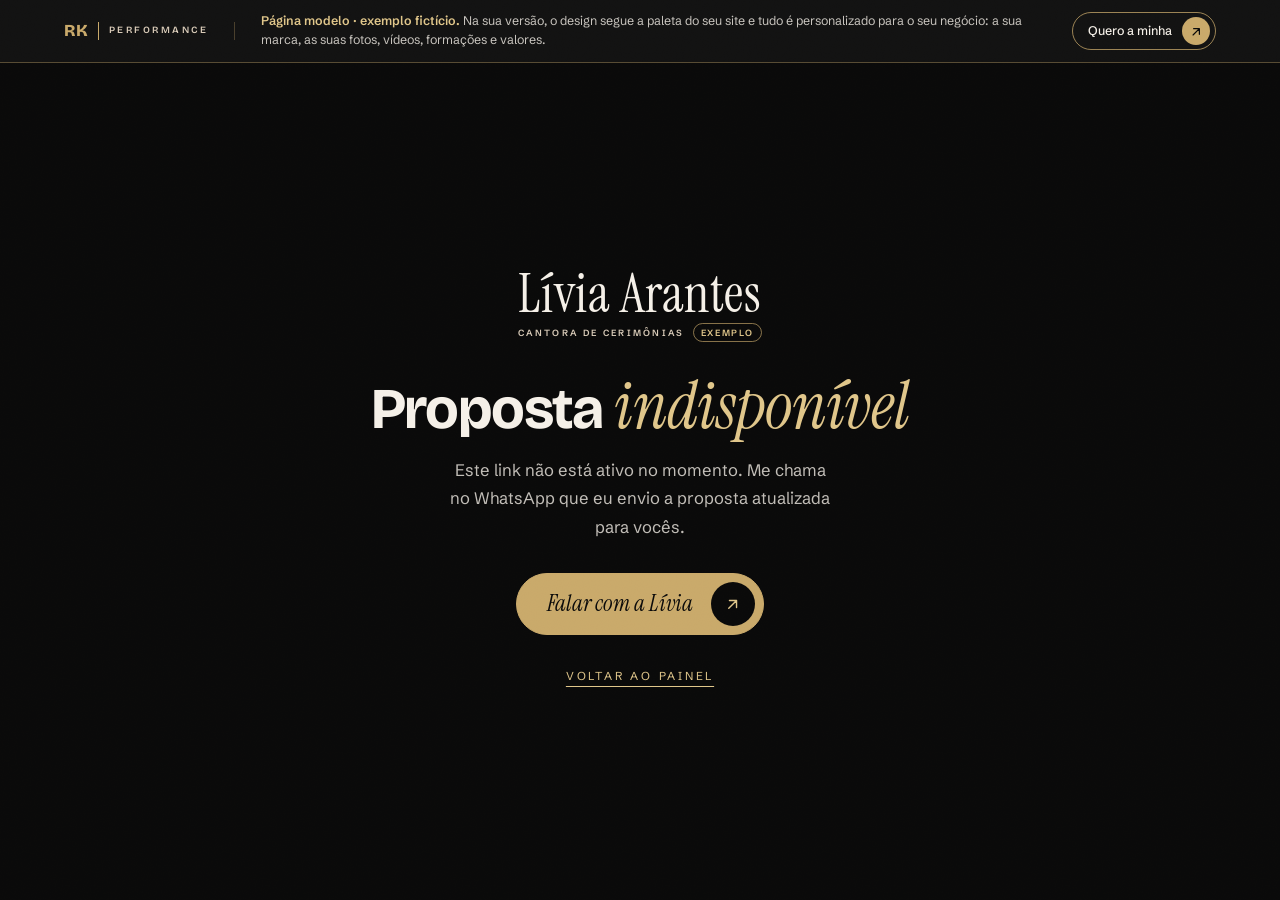
==== commit cd288e01: "Deixa explícito: design com a paleta do site do cliente e sistema entregue personalizado Co-Authored" ====
--- a/proposta/index.html
+++ b/proposta/index.html
@@ -17,7 +17,7 @@
 <meta charset="utf-8">
 <meta name="viewport" content="width=device-width, initial-scale=1, viewport-fit=cover">
 <title>Proposta musical · página modelo · RK Performance</title>
-<meta name="description" content="Página modelo de proposta musical para músicos de casamento. Na sua versão, ela leva a sua marca, as suas fotos, vídeos, formações e valores.">
+<meta name="description" content="Página modelo de proposta musical para músicos de casamento. Na sua versão, o design segue a paleta do seu site e ela leva a sua marca, as suas fotos, vídeos, formações e valores.">
 <meta name="robots" content="noindex, nofollow">
 <meta name="theme-color" content="#0A0A0A">
 <link rel="icon" type="image/png" href="../media/favicon.png">
@@ -584,7 +584,7 @@
 <aside class="faixa-modelo so-demo" id="faixaModelo" aria-label="Sobre esta página">
   <div class="fm-in">
     <a class="rk-logo" href="https://rkperformance.com.br" target="_blank" rel="noopener" aria-label="RK Performance"><span class="rk">RK</span><span class="sep" aria-hidden="true"></span><span class="perf">PERFORMANCE</span></a>
-    <p class="fm-txt"><b>Página modelo · exemplo fictício.</b> Na sua versão, ela é ajustada e personalizada com a sua marca, as suas fotos, vídeos, formações e valores.</p>
+    <p class="fm-txt"><b>Página modelo · exemplo fictício.</b> Na sua versão, o design segue a paleta do seu site e tudo é personalizado para o seu negócio: a sua marca, as suas fotos, vídeos, formações e valores.</p>
     <a class="fm-cta" id="faixaModeloCta" href="https://wa.me/5542999246208" target="_blank" rel="noopener">Quero a minha<span class="seta" aria-hidden="true"><svg width="13" height="13" viewBox="0 0 16 16" fill="none"><path d="M2 8h11M8 3l5 5-5 5" stroke="currentColor" stroke-width="1.5" stroke-linecap="round" stroke-linejoin="round"/></svg></span></a>
   </div>
 </aside>
@@ -825,14 +825,14 @@
         <p class="eyebrow linha reveal">Sob medida</p>
         <h2 class="reveal d1" id="sobTitulo">Esta página é um <em>modelo</em>.</h2>
         <p class="sob-lead reveal d1">A sua nasce do seu trabalho.</p>
-        <p class="reveal d2">Tudo aqui se adapta: cada casal recebe um link só dele, com o nome, a data e as opções que você montou no painel, criadas com os seus entregáveis.</p>
+        <p class="reveal d2">Tudo aqui se adapta: cada casal recebe um link só dele, com o nome, a data e as opções que você montou no painel, criadas com os seus entregáveis. O sistema inteiro, painel e página da proposta, é entregue personalizado para o seu negócio.</p>
         <div class="acoes reveal d3">
           <a class="btn btn-solid" data-rk href="https://wa.me/5542999246208" target="_blank" rel="noopener"><span>Quero uma página assim</span><span class="arrow" aria-hidden="true"><svg width="16" height="16" viewBox="0 0 16 16" fill="none"><path d="M2 8h11M8 3l5 5-5 5" stroke="currentColor" stroke-width="1.4" stroke-linecap="round" stroke-linejoin="round"/></svg></span></a>
           <a class="btn" href="../"><span>Conhecer o painel</span><span class="arrow" aria-hidden="true"><svg width="16" height="16" viewBox="0 0 16 16" fill="none"><path d="M2 8h11M8 3l5 5-5 5" stroke="currentColor" stroke-width="1.4" stroke-linecap="round" stroke-linejoin="round"/></svg></span></a>
         </div>
       </div>
       <ol class="indice">
-        <li class="reveal"><span class="n">01</span><h3>A sua marca</h3><p>Logo, cores e tipografia do seu trabalho, do começo ao fim.</p></li>
+        <li class="reveal"><span class="n">01</span><h3>A sua marca e as suas cores</h3><p>O design desta página e do painel é feito com a paleta do seu site: logo, cores e tipografia do seu trabalho, do começo ao fim.</p></li>
         <li class="reveal d1"><span class="n">02</span><h3>As suas fotos e vídeos</h3><p>Gravações reais dos seus casamentos, tocando com som.</p></li>
         <li class="reveal d1"><span class="n">03</span><h3>As suas formações e valores</h3><p>Duo, trio, banda ou DJ: do jeito que você vende hoje.</p></li>
         <li class="reveal d2"><span class="n">04</span><h3>Os seus entregáveis</h3><p>O que entra em cada opção, os adicionais e as suas condições.</p></li>
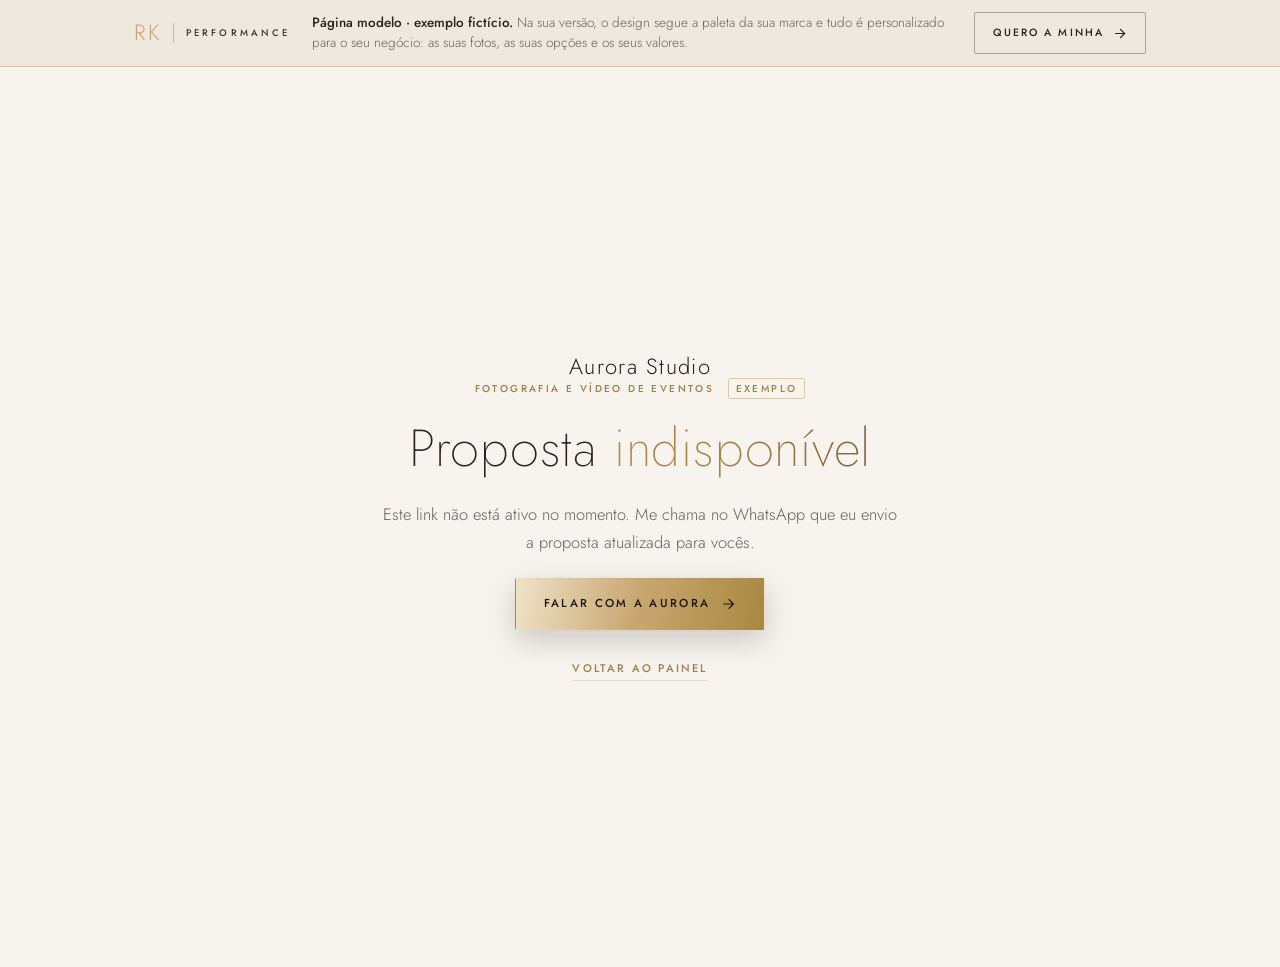
==== commit 5424fecb: "Painel no padrão v2 da RK e proposta modelo genérica (Aurora Studio, rótulos dos valores) Co-Authore" ====
--- a/proposta/index.html
+++ b/proposta/index.html
@@ -1,580 +1,30 @@
 <!DOCTYPE html>
 <html lang="pt-BR">
 <head>
-<!-- ============================================================
-     PROPOSTA MUSICAL — página modelo da RK Performance
-     Uma página por casal: /proposta/?p=<link> (sem ?p, abre o exemplo).
-     Autoridade antes do valor. O conteúdo comercial (casal, data, opções,
-     adicionais, condições) vem da API (Cloudflare Worker + D1) ou, no modo
-     visitante, do sandbox deste navegador. O resto é fixo e genérico.
-     Base: a página da proposta de um cliente real da RK, refeita na paleta
-     e nas fontes da RK, com artista fictícia ("Lívia Arantes") e avisos de
-     página modelo. Para clonar para um músico: troque o bloco CONFIG do
-     script, as fotos, vídeos e textos fixos, e ponha DEMO: false (isso
-     também esconde as notas de modelo e a seção "Esta página é um modelo").
-     RK Performance · out/2026
-     ============================================================ -->
-<meta charset="utf-8">
+<meta charset="UTF-8">
 <meta name="viewport" content="width=device-width, initial-scale=1, viewport-fit=cover">
-<title>Proposta musical · página modelo · RK Performance</title>
-<meta name="description" content="Página modelo de proposta musical para músicos de casamento. Na sua versão, o design segue a paleta do seu site e ela leva a sua marca, as suas fotos, vídeos, formações e valores.">
+<title>Proposta · página modelo · RK Performance</title>
+<!--
+  Página da proposta (base RK): o que o cliente recebe pelo WhatsApp, lendo ?p=<slug> da API.
+  Esta é a PÁGINA MODELO da demonstração pública, com um negócio fictício (Aurora Studio, foto e vídeo de
+  eventos). Para clonar para um cliente da RK: troque o bloco CONFIG no começo de proposta.js (DEMO: false,
+  marca, WhatsApp e API dele), as fotos de exemplo pelas dele e os textos desta página pelos dele.
+  Os rótulos dos dois valores de cada opção ("Evento" / "Evento + ensaio") vêm dos dados da proposta
+  (dados.rotulos), montados no painel.
+-->
 <meta name="robots" content="noindex, nofollow">
-<meta name="theme-color" content="#0A0A0A">
-<link rel="icon" type="image/png" href="../media/favicon.png">
+<meta name="theme-color" content="#16120F">
+<meta property="og:title" content="Proposta · página modelo · RK Performance">
+<meta property="og:description" content="Veja como fica a proposta que o seu cliente recebe pelo WhatsApp: opções, valores, condições e um botão para fechar.">
+<meta property="og:type" content="website">
+<meta property="og:image" content="https://painel.rkperformance.com.br/media/og-proposta.jpg">
+<link rel="icon" href="../media/favicon.png" type="image/png">
 <link rel="apple-touch-icon" href="../media/apple-touch-icon.png">
-<meta property="og:type" content="website">
-<meta property="og:locale" content="pt_BR">
-<meta property="og:site_name" content="RK Performance">
-<meta property="og:title" content="Proposta musical · página modelo · RK Performance">
-<meta property="og:description" content="O casal abre o link, vê as opções e reserva a data. Na sua versão, com a sua marca, fotos, vídeos, formações e valores.">
-<meta property="og:image" content="https://painel.rkperformance.com.br/media/og-proposta.jpg">
-<meta property="og:image:width" content="1200">
-<meta property="og:image:height" content="630">
-<meta name="twitter:card" content="summary_large_image">
 <link rel="preconnect" href="https://fonts.googleapis.com">
 <link rel="preconnect" href="https://fonts.gstatic.com" crossorigin>
 <link rel="preconnect" href="https://images.unsplash.com">
-<link rel="preconnect" href="https://rk-painel-demo.joao-vitor-kos.workers.dev" crossorigin>
-<link rel="stylesheet" href="https://fonts.googleapis.com/css2?family=Bricolage+Grotesque:opsz,wght@12..96,600;12..96,700;12..96,800&family=Instrument+Serif:ital@0;1&family=Schibsted+Grotesk:wght@400;500;600&display=swap">
-<style>
-  :root {
-    --preto: #0A0A0A;
-    --carvao: #121212;
-    --grafite: #1A1A1A;
-    --grafite2: #2A2A2A;
-    --off: #F5F0E8;
-    --off2: #EFE8DC;
-    --areia: #E6DBC9;
-    --bege: #D9CBB8;
-    --dourado: #C9A96A;
-    --dourado2: #E0C68A;
-    --ouro-tinta: #745A2B;           /* dourado para texto pequeno sobre o off-white (contraste) */
-    --ouro-escuro: #846530;          /* itálico dourado grande sobre o off-white */
-    --tinta: #1A1A1A;
-    --ink-soft: #675F55;
-    --fio: rgba(201, 169, 106, 0.5);
-    --display: "Bricolage Grotesque", "Segoe UI", system-ui, sans-serif;
-    --sans: "Schibsted Grotesk", "Segoe UI", system-ui, sans-serif;
-    --serif: "Instrument Serif", Georgia, "Times New Roman", serif;
-    --gutter: clamp(20px, 5vw, 80px);
-    --respiro: clamp(84px, 11vw, 150px);
-    --ease: cubic-bezier(0.22, 0.61, 0.36, 1);
-    --fm-h: 0px;                     /* altura da faixa "página modelo" (medida pelo script) */
-    --pv-h: 0px;                     /* espaço da faixa de prévia/sandbox, quando aparece */
-  }
-
-  * { box-sizing: border-box; margin: 0; }
-  html { scroll-behavior: smooth; -webkit-text-size-adjust: 100%; }
-  html.travado { overflow: hidden; }
-  body {
-    background: var(--preto); color: var(--off);
-    font-family: var(--sans); font-weight: 400; font-size: 1.04rem; line-height: 1.7;
-    font-variant-numeric: lining-nums; -webkit-font-smoothing: antialiased; overflow-x: hidden;
-    padding-top: var(--pv-h);
-  }
-  ::selection { background: var(--dourado); color: var(--preto); }
-  a { color: inherit; }
-  a:focus-visible, button:focus-visible { outline: 2px solid var(--dourado); outline-offset: 4px; }
-  img { max-width: 100%; display: block; }
-  [hidden] { display: none !important; }
-  ul, ol, dl, dd { padding: 0; margin: 0; }
-
-  /* textura de filme sobre a página inteira */
-  .grain {
-    position: fixed; inset: -50%; z-index: 60; pointer-events: none; width: 200%; height: 200%;
-    background: url("data:image/svg+xml;utf8,<svg xmlns='http://www.w3.org/2000/svg' width='200' height='200'><filter id='n'><feTurbulence type='fractalNoise' baseFrequency='0.85' numOctaves='2' stitchTiles='stitch'/><feColorMatrix values='0 0 0 0 0.5  0 0 0 0 0.47  0 0 0 0 0.42  0 0 0 0.55 0'/></filter><rect width='100%' height='100%' filter='url(%23n)'/></svg>");
-    opacity: 0.14; mix-blend-mode: soft-light; animation: grain 1.4s steps(4) infinite;
-  }
-  @keyframes grain {
-    0% { transform: translate(0, 0); } 25% { transform: translate(-2%, -3%); }
-    50% { transform: translate(3%, 1%); } 75% { transform: translate(-1%, 3%); } 100% { transform: translate(0, 0); }
-  }
-
-  /* ---------- tipografia: display pesado + acento em serifa itálica dourada ---------- */
-  .eyebrow { font-family: var(--sans); font-weight: 600; font-size: 0.7rem; line-height: 1.6; letter-spacing: 0.3em; text-transform: uppercase; color: var(--dourado); }
-  .eyebrow.linha { display: inline-flex; align-items: center; gap: 14px; }
-  .eyebrow.linha::before { content: ""; width: 30px; height: 1px; background: currentColor; flex: none; }
-  h1, h2, h3, h4 { font-family: var(--display); font-weight: 700; text-wrap: balance; line-height: 1.04; letter-spacing: -0.028em; }
-  h2 { font-size: clamp(2.2rem, 5vw, 4.4rem); }
-  h1 em, h2 em, h3 em, .em { font-family: var(--serif); font-style: italic; font-weight: 400; letter-spacing: -0.005em; color: var(--dourado2); font-size: 1.14em; line-height: 0.9; }
-  p { text-wrap: pretty; }
-  .wrap { max-width: 1320px; margin-inline: auto; padding-inline: var(--gutter); }
-  section { position: relative; }
-  .light { background: var(--off); color: var(--tinta); }
-  .light .eyebrow { color: var(--ouro-tinta); }
-  .light h1 em, .light h2 em, .light h3 em, .light .em { color: var(--ouro-escuro); }
-  .assinatura { font-family: var(--serif); font-style: italic; font-size: clamp(2.5rem, 2rem + 2vw, 3.4rem); line-height: 1; letter-spacing: -0.01em; color: var(--dourado2); }
-  .assinatura span { display: inline-block; transform: rotate(-3deg); transform-origin: left center; }
-  .light .assinatura { color: var(--ouro-escuro); }
-
-  /* nota discreta de página modelo (some com DEMO: false) */
-  .nota-modelo { display: inline-flex; align-items: center; flex-wrap: wrap; gap: 8px 12px; font-family: var(--sans); font-size: 0.82rem; line-height: 1.5; color: rgba(245, 240, 232, 0.68); text-wrap: pretty; }
-  .nota-modelo .nm-selo { flex: none; padding: 4px 10px 3px; border: 1px solid rgba(201, 169, 106, 0.7); border-radius: 999px; font-size: 0.58rem; font-weight: 600; letter-spacing: 0.22em; text-transform: uppercase; line-height: 1.4; color: var(--dourado2); }
-  .light .nota-modelo { color: var(--ink-soft); }
-  .light .nota-modelo .nm-selo { color: var(--ouro-tinta); border-color: rgba(125, 98, 48, 0.55); }
-  .ex { display: inline-block; margin-left: 8px; padding: 1px 7px; border: 1px solid rgba(125, 98, 48, 0.5); border-radius: 999px; font-size: 0.56rem; font-weight: 600; letter-spacing: 0.18em; text-transform: uppercase; line-height: 1.5; color: var(--ouro-tinta); vertical-align: 0.15em; }
-
-  /* faixas de transição entre luz e sombra */
-  .faixa { height: clamp(130px, 16vw, 200px); }
-  .faixa, .carta-sec, .quem, .viveu { margin-top: -1px; }   /* sem linha na emenda quando o pixel é fracionado */
-  .faixa.noite-off { background: linear-gradient(to bottom, var(--preto) 0%, #141312 12%, #2E2A25 28%, #6B6359 46%, #A99F90 63%, #D6CDBF 78%, #ECE6DC 90%, var(--off) 100%); }
-  .faixa.areia-noite { background: linear-gradient(to bottom, var(--areia) 0%, #D5C8B3 10%, #B0A28B 26%, #7A6E5D 44%, #433C33 62%, #221F1B 79%, #131211 91%, var(--preto) 100%); }
-  .faixa.off-noite { background: linear-gradient(to bottom, var(--off) 0%, #E9E2D6 10%, #C9BFAE 26%, #918777 44%, #514A40 62%, #26231F 79%, #141312 91%, var(--preto) 100%); }
-
-  /* botão-cápsula: rótulo em itálico serifado + seta que "abre" no hover */
-  .btn {
-    display: inline-flex; align-items: center; gap: 18px; cursor: pointer;
-    text-decoration: none; font-family: var(--serif); font-style: italic; font-weight: 400;
-    font-size: 1.42rem; letter-spacing: 0; line-height: 1;
-    padding: 8px 8px 8px 30px; border: 1px solid rgba(201, 169, 106, 0.8); border-radius: 999px; background: none;
-    position: relative; isolation: isolate; color: var(--off);
-    transition: color 400ms var(--ease), border-color 400ms var(--ease);
-  }
-  .btn::before {
-    content: ""; position: absolute; inset: -1px; z-index: -1; border-radius: 999px; background: var(--dourado);
-    transform: scaleX(0); transform-origin: right center; transition: transform 520ms var(--ease);
-  }
-  .btn:hover::before { transform: scaleX(1); transform-origin: left center; }
-  .btn:hover { color: var(--preto); border-color: var(--dourado); }
-  .btn .arrow {
-    width: 44px; height: 44px; border-radius: 50%; flex: none;
-    background: var(--dourado); color: var(--preto); display: grid; place-items: center;
-    transition: background-color 400ms var(--ease), color 400ms var(--ease);
-  }
-  .btn .arrow svg { transform: rotate(-45deg); transition: transform 520ms var(--ease); }
-  .btn:hover .arrow { background: var(--preto); color: var(--dourado2); }
-  .btn:hover .arrow svg { transform: rotate(0); }
-  .btn-solid { background: var(--dourado); color: var(--preto); border-color: var(--dourado); }
-  .btn-solid .arrow { background: var(--preto); color: var(--dourado2); }
-  .btn-solid::before { background: var(--off); }
-  .btn-solid:hover { color: var(--preto); }
-  .btn-solid:hover .arrow { background: var(--preto); color: var(--off); }
-  .light .btn { color: var(--tinta); }
-  .light .btn-solid, .light .btn:hover { color: var(--preto); }
-  .light .btn-solid::before { background: var(--grafite); }
-  .light .btn-solid:hover { color: var(--off); border-color: var(--grafite); }
-  .light .btn-solid:hover .arrow { background: var(--dourado); color: var(--preto); }
-  .btn-mini { font-size: 1.22rem; gap: 12px; padding: 6px 6px 6px 22px; }
-  .btn-mini .arrow { width: 36px; height: 36px; }
-
-  /* marca da artista de exemplo (no lugar do logo dela) */
-  .marca { display: inline-grid; gap: 2px; text-decoration: none; }
-  .marca-nome { font-family: var(--serif); font-size: clamp(1.6rem, 1.3rem + 1.2vw, 2rem); line-height: 1; letter-spacing: 0.01em; color: var(--off); white-space: nowrap; }
-  .marca-nome i { color: var(--dourado2); }
-  .marca-sub { display: flex; align-items: center; gap: 8px; font-size: 0.56rem; font-weight: 600; letter-spacing: 0.26em; text-transform: uppercase; color: var(--bege); white-space: nowrap; }
-  .marca-sub b { font-weight: 600; padding: 1px 7px; border: 1px solid rgba(201, 169, 106, 0.65); border-radius: 999px; color: var(--dourado2); letter-spacing: 0.18em; }
-
-  /* logo da RK em texto (como no site da RK) */
-  .rk-logo { display: inline-flex; align-items: center; gap: 10px; font-family: var(--display); font-weight: 800; font-size: 1.05rem; line-height: 1; color: var(--off); text-decoration: none; letter-spacing: -0.01em; }
-  .rk-logo .rk { color: var(--dourado); }
-  .rk-logo .sep { width: 1px; height: 18px; background: var(--dourado); }
-  .rk-logo .perf { font-size: 0.6rem; font-weight: 600; letter-spacing: 0.26em; color: var(--bege); }
-
-  /* ---------- faixa "página modelo" (no topo, no fluxo) ---------- */
-  .faixa-modelo { position: relative; z-index: 4; background: var(--carvao); border-bottom: 1px solid rgba(201, 169, 106, 0.38); padding: 12px var(--gutter) 13px; }
-  .fm-in { max-width: calc(1680px - 2 * var(--gutter)); margin-inline: auto; display: grid; gap: 8px 26px; align-items: center; }
-  .fm-in .rk-logo { display: none; }
-  .fm-txt { font-size: 0.78rem; line-height: 1.5; color: rgba(245, 240, 232, 0.8); }
-  .fm-txt b { font-weight: 600; color: var(--dourado2); }
-  .fm-cta { justify-self: start; display: inline-flex; align-items: center; gap: 10px; min-height: 38px; padding: 0 5px 0 15px; border: 1px solid rgba(201, 169, 106, 0.75); border-radius: 999px; font-size: 0.78rem; font-weight: 500; line-height: 1; color: var(--off); text-decoration: none; white-space: nowrap; transition: background-color 250ms var(--ease), color 250ms var(--ease); }
-  .fm-cta span.seta { width: 28px; height: 28px; border-radius: 50%; display: grid; place-items: center; background: var(--dourado); color: var(--preto); }
-  .fm-cta span.seta svg { transform: rotate(-45deg); }
-  .fm-cta:hover { background: var(--dourado); color: var(--preto); }
-  .fm-cta:hover span.seta { background: var(--preto); color: var(--dourado2); }
-  @media (min-width: 760px) {
-    .fm-in { grid-template-columns: minmax(0, 1fr) auto; }
-    .fm-cta { justify-self: end; }
-  }
-  @media (min-width: 1000px) {
-    .faixa-modelo { padding-block: 12px; }
-    .fm-in { grid-template-columns: auto minmax(0, 1fr) auto; }
-    .fm-in .rk-logo { display: inline-flex; padding-right: 26px; border-right: 1px solid rgba(201, 169, 106, 0.3); }
-  }
-
-  /* ---------- carregando / erro ---------- */
-  .estado { min-height: calc(100vh - var(--fm-h)); min-height: calc(100svh - var(--fm-h)); display: grid; place-items: center; text-align: center; padding: 40px var(--gutter); }
-  .estado .marca { justify-items: center; }
-  .estado .marca-nome { font-size: clamp(2.4rem, 9vw, 3.4rem); }
-  .estado-linha { width: 140px; height: 1px; margin: 26px auto 0; background: linear-gradient(90deg, transparent, var(--dourado), transparent); background-size: 200% 100%; animation: carregar 1.5s ease-in-out infinite; }
-  @keyframes carregar { 0% { background-position: 100% 0; } 100% { background-position: -100% 0; } }
-  .estado h1 { font-size: clamp(2.3rem, 8vw, 3.6rem); margin-top: 34px; }
-  .estado p { margin: 16px auto 32px; max-width: 40ch; color: rgba(245, 240, 232, 0.78); }
-  .estado .voltar { display: inline-block; margin-top: 22px; font-size: 0.72rem; letter-spacing: 0.24em; text-transform: uppercase; color: var(--dourado2); text-underline-offset: 6px; padding: 10px 4px; }
-
-  /* faixas fixas de prévia (admin) e de sandbox (visitante) */
-  .previa {
-    position: fixed; z-index: 70; left: 50%; top: max(12px, env(safe-area-inset-top)); transform: translateX(-50%);
-    display: flex; gap: 12px; align-items: center; width: max-content; max-width: calc(100% - 20px);
-    padding: 7px 8px 7px 18px; border-radius: 22px; background: rgba(10, 10, 10, 0.92); backdrop-filter: blur(8px); -webkit-backdrop-filter: blur(8px);
-    border: 1px solid rgba(201, 169, 106, 0.65); font-size: 0.6rem; font-weight: 600; line-height: 1.5; letter-spacing: 0.14em; text-transform: uppercase; color: var(--dourado2);
-  }
-  .previa a { flex: none; text-decoration: none; padding: 8px 14px; border-radius: 999px; background: var(--dourado); color: var(--preto); font-weight: 600; }
-  .previa.sandbox { font-size: 0.74rem; font-weight: 500; letter-spacing: 0; text-transform: none; color: var(--off); }
-  .previa.sandbox b { color: var(--dourado2); font-weight: 600; }
-  .previa.sandbox a { font-size: 0.7rem; }
-
-  /* ---------- capa: no celular, uma janela em arco; no computador, o tríptico ---------- */
-  .capa { position: relative; min-height: calc(100vh - var(--fm-h) - var(--pv-h)); min-height: calc(100svh - var(--fm-h) - var(--pv-h)); display: grid; grid-template-rows: auto 1fr; overflow: hidden; isolation: isolate; background: var(--preto); }
-  .capa-top { position: relative; z-index: 3; display: flex; justify-content: space-between; align-items: center; gap: 16px; padding: max(18px, env(safe-area-inset-top)) var(--gutter) 0; }
-  .capa-top .eyebrow { text-align: right; font-size: 0.6rem; }
-  .capa-corpo { display: grid; align-items: end; }
-  .janelas { position: absolute; z-index: -2; top: clamp(84px, 13svh, 112px); bottom: 0; left: 50%; width: min(100% - 28px, 520px); transform: translateX(-50%); }
-  .janela { position: relative; overflow: hidden; border-radius: 999px 999px 0 0; background: var(--grafite); }
-  .janela.lado { display: none; }
-  .janela.centro { position: absolute; inset: 0; }
-  .janela img { width: 100%; height: 100%; object-fit: cover; object-position: 50% 22%; transform-origin: 50% 40%; animation: zoom-lento 26s ease-in-out infinite alternate; }
-  .capa.parada .janela img { animation-play-state: paused; }
-  @keyframes zoom-lento { from { transform: scale(1); } to { transform: scale(1.12); } }
-  .janela::after { content: ""; position: absolute; inset: 9px 9px -2px; border: 1px solid rgba(224, 198, 138, 0.55); border-radius: 999px 999px 0 0; pointer-events: none; -webkit-mask-image: linear-gradient(to bottom, #000 55%, transparent 78%); mask-image: linear-gradient(to bottom, #000 55%, transparent 78%); }
-  .capa::after { content: ""; position: absolute; inset: 0; z-index: -1; background: linear-gradient(to top, var(--preto) 6%, rgba(10, 10, 10, 0.94) 27%, rgba(10, 10, 10, 0.68) 45%, rgba(10, 10, 10, 0.26) 58%, rgba(10, 10, 10, 0) 70%); }
-  .capa-inner { position: relative; z-index: 2; padding: 0 var(--gutter) clamp(28px, 5svh, 54px); }
-  .capa h1 { margin-top: 14px; font-weight: 800; font-size: clamp(2.9rem, 13.4vw, 4.4rem); line-height: 0.98; letter-spacing: -0.035em; overflow-wrap: break-word; }
-  .capa h1 .l { display: block; }
-  .capa h1 .l + .l { padding-left: 0.5em; }
-  .capa h1 em { color: var(--dourado2); font-size: 1.12em; padding-right: 0.06em; }
-  .capa h1[data-tam="m"] { font-size: clamp(2.3rem, 10vw, 3.4rem); line-height: 1; }
-  .capa h1[data-tam="p"] { font-size: clamp(1.8rem, 7.6vw, 2.5rem); line-height: 1.06; }
-  .capa h1[data-tam="p"] .l + .l { padding-left: 0; }
-  .capa h1[data-tam="p"] ~ .capa-meta { margin-top: 16px; font-size: 0.62rem; }
-  .capa h1[data-tam="p"] ~ .capa-cue { display: none; }
-  .capa-inner .eyebrow, .capa h1, .capa-meta { text-shadow: 0 1px 18px rgba(10, 10, 10, 0.55); }
-  .capa-meta { margin-top: 22px; display: grid; gap: 5px; font-size: 0.68rem; font-weight: 500; letter-spacing: 0.2em; text-transform: uppercase; line-height: 1.6; color: rgba(245, 240, 232, 0.9); font-variant-numeric: tabular-nums; }
-  .capa-meta span { position: relative; padding-left: 22px; }
-  .capa-meta span::before { content: ""; position: absolute; left: 0; top: 0.72em; width: 12px; height: 1px; background: var(--dourado); }
-  .capa-cue { margin-top: clamp(20px, 3.6svh, 38px); min-height: 44px; display: inline-flex; align-items: center; gap: 14px; font-size: 0.62rem; font-weight: 600; letter-spacing: 0.3em; text-transform: uppercase; color: var(--dourado2); text-decoration: none; }
-  .capa-cue i { width: 1px; height: 40px; background: linear-gradient(var(--dourado), transparent); transform-origin: top; animation: cue 2.4s var(--ease) infinite; }
-  @keyframes cue { 0% { transform: scaleY(0); } 50% { transform: scaleY(1); } 100% { transform: scaleY(1); opacity: 0; } }
-  /* entrada do texto da capa (só transform/opacity) */
-  .js .capa-inner > * { animation: subir 1000ms var(--ease) both; }
-  .js .capa-inner > :nth-child(2) { animation-delay: 120ms; }
-  .js .capa-inner > :nth-child(3) { animation-delay: 260ms; }
-  .js .capa-inner > :nth-child(4) { animation-delay: 420ms; }
-  @keyframes subir { from { opacity: 0; transform: translateY(18px); } to { opacity: 1; transform: none; } }
-
-  @media (max-width: 599px) and (max-height: 640px) { .capa-cue { display: none; } }
-  @media (max-width: 419px) { .capa-top > .eyebrow { display: none; } }
-  @media (min-width: 600px) and (max-width: 999px) {
-    .capa-inner { text-align: center; }
-    .capa h1 .l + .l { padding-left: 0; }
-    .capa-meta { justify-items: center; }
-  }
-  @media (min-width: 1000px) {
-    .capa-top { width: 100%; margin-inline: auto; padding-top: 26px; }
-    .capa-top .eyebrow { font-size: 0.7rem; }
-    .capa-top, .capa-corpo { max-width: 1680px; }
-    .capa-corpo { position: relative; width: 100%; margin-inline: auto; padding: 10px var(--gutter) clamp(50px, 9vh, 96px); grid-template-columns: minmax(0, 1fr) auto; gap: clamp(30px, 4vw, 70px); align-items: center; }
-    .capa-inner { position: static; padding: 0; }
-    .janelas { position: static; z-index: auto; transform: none; width: auto; display: flex; align-items: flex-end; gap: clamp(12px, 1.4vw, 22px); }
-    .janela, .janela.centro { position: relative; inset: auto; display: block; flex: none; aspect-ratio: 9 / 16; }
-    .janela.lado { display: block; width: min(24.5vh, 15.4vw, 262px); }
-    .janela.centro { width: min(34.5vh, 21.6vw, 368px); }
-    .janela.lado img { filter: saturate(0.82) brightness(0.78); }
-    .janela img { object-position: 50% 50%; }
-    .janela::after { inset: 8px 8px -2px; -webkit-mask-image: none; mask-image: none; }
-    .janela::before { content: ""; position: absolute; inset: 0; z-index: 1; background: linear-gradient(to top, rgba(10, 10, 10, 0.72), rgba(10, 10, 10, 0) 30%); pointer-events: none; }
-    .capa::after { background: radial-gradient(ellipse 46% 62% at 70% 58%, rgba(201, 169, 106, 0.15), transparent 72%); }
-    .capa h1 { font-size: clamp(3.2rem, 5.1vw, 6rem); margin-top: 18px; }
-    .capa h1[data-tam="m"] { font-size: clamp(2.5rem, 3.5vw, 4.2rem); }
-    .capa h1[data-tam="p"] { font-size: clamp(2.1rem, 2.8vw, 3.3rem); }
-    .capa-meta { margin-top: 30px; font-size: 0.72rem; gap: 8px; }
-    .capa-inner .eyebrow, .capa h1, .capa-meta { text-shadow: none; }
-    .capa-cue, .capa h1[data-tam="p"] ~ .capa-cue { display: inline-flex; position: absolute; left: var(--gutter); bottom: clamp(22px, 4vh, 40px); margin: 0; }
-    .capa h1[data-tam="p"] ~ .capa-meta { margin-top: 30px; font-size: 0.72rem; }
-  }
-
-  /* ---------- carta (recado pessoal, opcional) ---------- */
-  .carta-sec { padding: clamp(24px, 4vw, 50px) 0 clamp(70px, 9vw, 120px); }
-  .carta { max-width: 820px; text-align: center; display: grid; gap: 26px; justify-items: center; }
-  .carta-texto { font-family: var(--serif); font-style: italic; font-weight: 400; font-size: clamp(1.6rem, 1.2rem + 1.6vw, 2.35rem); line-height: 1.34; white-space: pre-line; overflow-wrap: anywhere; color: var(--tinta); }
-  .carta.longa { max-width: 680px; text-align: left; justify-items: start; }
-  .carta.longa .carta-texto { font-family: var(--sans); font-style: normal; font-size: clamp(1.1rem, 1.04rem + 0.3vw, 1.24rem); line-height: 1.68; }
-  .carta .fio { width: 64px; height: 1px; background: var(--dourado); }
-
-  /* ---------- quem canta ---------- */
-  .quem { background: linear-gradient(180deg, var(--off) 0%, var(--off2) 62%, var(--areia) 100%); padding: clamp(20px, 4vw, 60px) 0 var(--respiro); overflow: hidden; }
-  .quem-grid { display: grid; gap: clamp(50px, 7vw, 110px); align-items: center; }
-  .retrato { position: relative; width: min(100%, 470px); justify-self: center; padding-bottom: 13%; }
-  .arco { position: relative; width: 84%; aspect-ratio: 3 / 4; border-radius: 999px 999px 0 0; overflow: hidden; background: var(--grafite); box-shadow: 0 40px 80px rgba(26, 26, 26, 0.32); }
-  .arco img, .retrato-2 img { width: 100%; height: 100%; object-fit: cover; }
-  .arco::after { content: ""; position: absolute; inset: 10px; border: 1px solid rgba(224, 198, 138, 0.6); border-radius: 999px 999px 0 0; pointer-events: none; }
-  .retrato-2 { position: absolute; right: 0; bottom: 0; width: 44%; aspect-ratio: 4 / 5; overflow: hidden; border: 6px solid var(--off); background: var(--grafite); box-shadow: 0 24px 50px rgba(26, 26, 26, 0.32); }
-  .retrato figcaption { position: absolute; left: 0; bottom: 1%; width: 50%; font-size: 0.6rem; font-weight: 600; letter-spacing: 0.22em; text-transform: uppercase; color: var(--ink-soft); line-height: 1.7; }
-  .quem-copy { display: grid; gap: 22px; justify-items: start; }
-  .quem-copy h2 { font-size: clamp(2.1rem, 4.2vw, 3.6rem); line-height: 1.04; }
-  .quem-copy .lead { font-family: var(--serif); font-style: italic; font-size: clamp(1.45rem, 1.25rem + 0.7vw, 1.8rem); line-height: 1.3; color: var(--tinta); }
-  .quem-copy .nota { padding-top: 20px; border-top: 1px solid var(--fio); color: var(--ink-soft); justify-self: stretch; }
-  @media (min-width: 900px) { .quem-grid { grid-template-columns: minmax(0, 5fr) minmax(0, 6fr); } .quem-copy > p:not(.eyebrow):not(.lead):not(.nota-modelo) { font-size: 1.1rem; max-width: 58ch; } }
-
-  /* ---------- a importância da música ao vivo ---------- */
-  .imp { background: var(--preto); overflow: hidden; padding-bottom: clamp(70px, 9vw, 120px); }
-  .imp-foto { position: absolute; inset: 0 0 auto 0; height: min(82vh, 760px); }
-  .imp-foto img { width: 100%; height: 100%; object-fit: cover; object-position: 50% 45%; filter: saturate(0.85); }
-  .imp-foto::after { content: ""; position: absolute; inset: 0; background: linear-gradient(to bottom, var(--preto) 0%, rgba(10, 10, 10, 0.62) 7%, rgba(10, 10, 10, 0.3) 20%, rgba(10, 10, 10, 0.46) 52%, rgba(10, 10, 10, 0.9) 82%, var(--preto) 100%); }
-  .imp-inner { position: relative; padding-top: min(48vh, 440px); }
-  .frases { list-style: none; margin-top: 26px; border-bottom: 1px solid rgba(201, 169, 106, 0.34); counter-reset: frase; }
-  .frases li { position: relative; font-family: var(--display); font-weight: 700; font-size: clamp(1.95rem, 5.2vw, 4.3rem); line-height: 1.04; letter-spacing: -0.03em; padding: 0.42em 0 0.46em; border-top: 1px solid rgba(201, 169, 106, 0.34); text-wrap: balance; }
-  .frases li::before { counter-increment: frase; content: "0" counter(frase); display: block; margin-bottom: 0.5rem; font-family: var(--serif); font-style: italic; font-weight: 400; font-size: 1.05rem; letter-spacing: 0.02em; color: var(--dourado); }
-  .frases li:nth-child(even) { padding-left: 13%; }
-  .frases em { font-family: var(--serif); font-style: italic; font-weight: 400; font-size: 1.14em; letter-spacing: -0.005em; color: var(--dourado2); }
-  .imp .nota-modelo { margin-top: 28px; }
-  @media (min-width: 900px) {
-    .frases li:nth-child(even) { padding-left: 0; text-align: right; }
-    .imp-foto img { width: 128%; max-width: none; object-position: 0 40%; }
-    .imp-foto::after { background: linear-gradient(90deg, rgba(10, 10, 10, 0) 60%, rgba(10, 10, 10, 0.6) 100%), linear-gradient(to bottom, var(--preto) 0%, rgba(10, 10, 10, 0.62) 7%, rgba(10, 10, 10, 0.3) 20%, rgba(10, 10, 10, 0.46) 52%, rgba(10, 10, 10, 0.9) 82%, var(--preto) 100%); }
-  }
-
-  /* ---------- como soa ao vivo ---------- */
-  .videos { background: var(--preto); padding: clamp(40px, 6vw, 80px) 0 clamp(60px, 8vw, 110px); overflow: hidden; }
-  .videos-head { display: grid; gap: 20px 60px; margin-bottom: clamp(36px, 5vw, 60px); }
-  .videos-head h2 { margin-top: 12px; }
-  .videos-head .lado { display: grid; gap: 18px; justify-items: start; }
-  .videos-head .lado > p:not(.nota-modelo) { max-width: 46ch; color: rgba(245, 240, 232, 0.74); }
-  @media (min-width: 900px) { .videos-head { grid-template-columns: minmax(0, 1fr) minmax(0, 46ch); align-items: end; } }
-  .strip { --pad: max(var(--gutter), calc((100vw - 1320px) / 2 + var(--gutter))); display: flex; gap: clamp(14px, 2vw, 28px); overflow-x: auto; scroll-snap-type: x mandatory; scroll-padding-inline: var(--pad); padding: 0 var(--pad) 28px; scrollbar-width: none; cursor: grab; overscroll-behavior-x: contain; }
-  .strip::-webkit-scrollbar { display: none; }
-  .strip.dragging { cursor: grabbing; scroll-snap-type: none; scroll-behavior: auto; }
-  .card { flex: 0 0 min(70vw, 300px); scroll-snap-align: start; position: relative; aspect-ratio: 9 / 16; overflow: hidden; background: var(--grafite); cursor: pointer; color: var(--off); }
-  .card > img { position: absolute; inset: 0; width: 100%; height: 100%; object-fit: cover; filter: saturate(0.88) brightness(0.92); transition: transform 1200ms var(--ease), filter 600ms; }
-  .card:hover > img { transform: scale(1.05); filter: saturate(1) brightness(1); }
-  .card::after { content: ""; position: absolute; inset: 0; background: linear-gradient(to top, rgba(10, 10, 10, 0.94) 0%, rgba(10, 10, 10, 0.12) 55%, transparent 100%); pointer-events: none; }
-  .card-play { position: absolute; top: 50%; left: 50%; z-index: 2; width: 68px; height: 68px; margin: -34px 0 0 -34px; padding: 0; border-radius: 50%; border: 1px solid var(--dourado2); display: grid; place-items: center; background: rgba(10, 10, 10, 0.32); backdrop-filter: blur(4px); -webkit-backdrop-filter: blur(4px); color: inherit; cursor: pointer; transition: transform 400ms var(--ease), background-color 300ms; }
-  .card:hover .card-play { transform: scale(1.1); background: rgba(201, 169, 106, 0.35); }
-  .card-play svg { margin-left: 4px; }
-  .card-info { position: absolute; z-index: 2; left: 20px; right: 20px; bottom: 20px; display: grid; gap: 6px; }
-  .card-info h3 { font-size: 1.5rem; line-height: 1.06; letter-spacing: -0.02em; }
-  .card-info p { font-size: 0.62rem; font-weight: 600; letter-spacing: 0.2em; text-transform: uppercase; line-height: 1.6; color: var(--dourado2); }
-  .strip-foot { display: flex; align-items: center; justify-content: space-between; gap: 26px; }
-  .strip-progress { flex: 1; max-width: 420px; height: 1px; background: rgba(201, 169, 106, 0.3); position: relative; }
-  .strip-progress i { position: absolute; left: 0; top: -1px; height: 3px; width: 20%; background: var(--dourado); transition: transform 200ms var(--ease); }
-  .strip-nav { display: flex; gap: 12px; }
-  .strip-btn { width: 50px; height: 50px; border-radius: 50%; border: 1px solid rgba(201, 169, 106, 0.7); background: none; color: var(--dourado2); cursor: pointer; display: grid; place-items: center; transition: background-color 350ms var(--ease), color 350ms var(--ease), opacity 300ms; }
-  .strip-btn:hover { background: var(--dourado); color: var(--preto); }
-  .strip-btn[disabled] { opacity: 0.3; cursor: default; background: none; color: var(--dourado2); }
-  .strip-dica { font-size: 0.6rem; font-weight: 600; letter-spacing: 0.28em; text-transform: uppercase; color: rgba(245, 240, 232, 0.5); padding-right: 64px; }
-  @media (max-width: 899px) { .strip-nav { display: none; } }
-  @media (min-width: 900px) { .card:nth-child(even) { margin-top: 56px; } .strip-dica { display: none; } }
-
-  /* ---------- quem viveu ---------- */
-  .viveu { padding: clamp(20px, 4vw, 60px) 0 clamp(50px, 7vw, 100px); overflow: hidden; }
-  .viveu-cab { display: grid; gap: 14px; justify-items: start; }
-  .viveu h2 { font-size: clamp(2.1rem, 3.8vw, 3.3rem); }
-  .depo-grande { margin: clamp(50px, 7vw, 96px) auto 0; text-align: center; display: grid; gap: clamp(18px, 2vw, 28px); justify-items: center; }
-  .depo-grande blockquote { font-family: var(--serif); font-style: italic; font-weight: 400; font-size: clamp(3rem, 8.4vw, 6.8rem); line-height: 1; letter-spacing: -0.02em; color: var(--tinta); text-wrap: balance; }
-  .depo-grande blockquote::before { content: "\201C"; display: block; font-style: normal; font-size: 1.15em; line-height: 0.62; color: var(--dourado); }
-  .viveu figcaption { font-size: 0.66rem; font-weight: 600; letter-spacing: 0.22em; text-transform: uppercase; line-height: 1.7; color: var(--tinta); }
-  .viveu figcaption span { color: var(--ink-soft); }
-  .depos { display: grid; margin-top: clamp(50px, 7vw, 96px); border-top: 1px solid var(--fio); }
-  .depo { display: grid; gap: 16px; align-content: start; padding: 30px 0; border-bottom: 1px solid var(--fio); }
-  .depo blockquote { font-family: var(--serif); font-style: italic; font-weight: 400; font-size: clamp(1.42rem, 1.22rem + 0.7vw, 1.72rem); line-height: 1.32; }
-  .depo blockquote::before { content: "\201C"; color: var(--dourado); margin-right: 0.06em; }
-  .depo blockquote::after { content: "\201D"; color: var(--dourado); margin-left: 0.04em; }
-  .cred { display: grid; grid-template-columns: repeat(2, minmax(0, 1fr)); gap: 30px 20px; margin-top: clamp(40px, 6vw, 80px); }
-  .cred dt { font-family: var(--display); font-weight: 800; font-size: clamp(2.3rem, 3.8vw, 3.2rem); line-height: 1; letter-spacing: -0.03em; color: var(--tinta); font-variant-numeric: tabular-nums; }
-  .cred dd { margin-top: 10px; font-size: 0.64rem; font-weight: 600; letter-spacing: 0.2em; text-transform: uppercase; line-height: 1.7; color: var(--ink-soft); }
-  .cred dd .ex { margin-left: 0; margin-top: 6px; display: table; }
-  @media (min-width: 900px) {
-    .depos { grid-template-columns: repeat(3, minmax(0, 1fr)); gap: 0 clamp(30px, 4vw, 64px); border-top: 0; }
-    .depo { border-bottom: 0; border-top: 1px solid var(--fio); padding: 30px 0 0; }
-    .cred { grid-template-columns: repeat(4, minmax(0, 1fr)); padding-top: 34px; border-top: 1px solid var(--fio); }
-  }
-
-  /* ---------- a folha da proposta: papel off-white com fio dourado sobre o grafite ---------- */
-  .proposta { background: linear-gradient(to bottom, var(--preto) 0%, var(--carvao) 16%, var(--carvao) 80%, var(--preto) 100%); padding: clamp(64px, 6vw, 84px) 0 clamp(110px, 11vw, 160px); }
-  .proposta::before { content: ""; position: absolute; inset: 0; background: radial-gradient(ellipse 60% 34% at 50% 22%, rgba(201, 169, 106, 0.13), transparent 70%); pointer-events: none; }
-  .folha {
-    position: relative; max-width: 1180px; margin-inline: auto; background: var(--off); color: var(--tinta);
-    padding: clamp(50px, 6.4vw, 96px) clamp(20px, 5.4vw, 84px) clamp(44px, 5.4vw, 80px);
-    box-shadow: 0 26px 70px rgba(0, 0, 0, 0.5), 0 8px 22px rgba(0, 0, 0, 0.3);
-  }
-  .folha::before { content: ""; position: absolute; inset: clamp(8px, 1vw, 14px); border: 1px solid rgba(201, 169, 106, 0.75); pointer-events: none; }
-  .folha-cab { display: grid; gap: 14px; justify-items: center; text-align: center; }
-  .folha-cab h2 { font-size: clamp(2.7rem, 6vw, 4.8rem); }
-  .folha-intro { max-width: 56ch; margin-top: 6px; color: var(--ink-soft); }
-  .folha-cab .nota-modelo { justify-content: center; }
-  .resumo { display: grid; grid-template-columns: repeat(auto-fit, minmax(210px, 1fr)); gap: 18px 24px; margin-top: clamp(32px, 4vw, 50px); padding: 22px 0; border-block: 1px solid var(--fio); }
-  .resumo dt { font-size: 0.68rem; font-weight: 600; letter-spacing: 0.24em; text-transform: uppercase; line-height: 1.6; color: var(--ouro-tinta); }
-  .resumo dd { margin-top: 4px; font-family: var(--display); font-weight: 600; font-size: 1.14rem; line-height: 1.3; letter-spacing: -0.01em; overflow-wrap: anywhere; font-variant-numeric: tabular-nums; }
-  .divisor { display: flex; align-items: center; gap: 18px; margin-top: clamp(40px, 5vw, 64px); font-family: var(--sans); font-weight: 600; font-size: 0.68rem; line-height: 1.6; letter-spacing: 0.3em; text-transform: uppercase; color: var(--ouro-tinta); text-align: center; }
-  .divisor::before, .divisor::after { content: ""; flex: 1; height: 1px; background: var(--fio); }
-
-  /* as opções: janelas em arco; a sugestão é a escura */
-  .opcoes { display: grid; gap: 0; justify-items: center; margin-top: clamp(44px, 5vw, 62px); }
-  .opcao {
-    position: relative; width: 100%; max-width: 430px; display: flex; flex-direction: column; align-items: center; text-align: center;
-    padding: 76px clamp(22px, 2.4vw, 30px) 30px; border: 1px solid rgba(201, 169, 106, 0.85); border-radius: 999px 999px 0 0;
-    background: linear-gradient(180deg, #FCF9F3 0%, rgba(252, 249, 243, 0) 72%); scroll-margin-block: 24px;
-  }
-  .opcao::before { content: ""; position: absolute; inset: 7px; border: 1px solid rgba(201, 169, 106, 0.34); border-radius: 999px 999px 0 0; pointer-events: none; }
-  .op-ord { font-size: 0.68rem; font-weight: 600; letter-spacing: 0.24em; text-transform: uppercase; line-height: 1.6; color: var(--ouro-tinta); }
-  .op-nome { margin-top: 8px; font-weight: 800; font-size: clamp(2.3rem, 3.2vw, 2.8rem); line-height: 1; letter-spacing: -0.035em; overflow-wrap: anywhere; max-width: 100%; }
-  .op-nome.medio { font-size: clamp(1.8rem, 2.3vw, 2.1rem); line-height: 1.06; }
-  .op-nome.longo { font-size: 1.62rem; line-height: 1.1; }
-  .op-clima { margin-top: 10px; max-width: 22ch; font-family: var(--serif); font-style: italic; font-size: 1.3rem; line-height: 1.25; color: var(--ouro-escuro); text-wrap: balance; }
-  .op-fio { width: 56px; height: 1px; margin: 22px 0 20px; background: var(--dourado); flex: none; }
-  .op-itens { list-style: none; display: grid; gap: 5px; font-size: 1rem; line-height: 1.45; overflow-wrap: anywhere; }
-  .op-precos { width: 100%; margin-top: auto; padding-top: 26px; }
-  .preco { display: grid; gap: 2px; justify-items: center; padding: 16px 0 14px; border-top: 1px solid var(--fio); }
-  .preco .rot { font-size: 0.68rem; font-weight: 600; letter-spacing: 0.24em; text-transform: uppercase; line-height: 1.6; color: var(--ouro-tinta); }
-  .preco .valor { display: inline-flex; align-items: flex-start; gap: 0.22em; font-family: var(--display); font-weight: 700; font-size: clamp(2.3rem, 3vw, 2.7rem); line-height: 1.12; letter-spacing: -0.03em; font-variant-numeric: tabular-nums lining-nums; }
-  .preco .rs { margin-top: 0.62em; font-family: var(--sans); font-weight: 600; font-size: 0.74rem; letter-spacing: 0.12em; line-height: 1; }
-  .preco .nota { max-width: 25ch; font-family: var(--serif); font-style: italic; font-size: 1.04rem; line-height: 1.3; color: var(--ink-soft); text-wrap: balance; }
-  .preco .sem { font-family: var(--serif); font-style: italic; font-size: 1.35rem; line-height: 1.4; }
-  .op-cta { margin-top: 20px; }
-  .op-cta span { white-space: nowrap; }
-  .opcao.sugestao { background: linear-gradient(180deg, #2C2A27 0%, var(--grafite) 46%, #101010 100%); color: var(--off); border-color: var(--grafite); box-shadow: 0 34px 70px -22px rgba(10, 10, 10, 0.75); }
-  .opcao.sugestao::before { border-color: rgba(224, 198, 138, 0.5); }
-  .opcao.sugestao .op-ord, .opcao.sugestao .preco .rot, .opcao.sugestao .op-clima { color: var(--dourado2); }
-  .opcao.sugestao .preco { border-top-color: rgba(224, 198, 138, 0.34); }
-  .opcao.sugestao .preco .nota { color: rgba(245, 240, 232, 0.74); }
-  .opcao.sugestao .op-cta { background: var(--dourado); border-color: var(--dourado); color: var(--preto); }
-  .opcao.sugestao .op-cta::before { background: var(--off); }
-  .opcao.sugestao .op-cta .arrow { background: var(--preto); color: var(--dourado2); }
-  .selo { position: absolute; top: 0; left: 50%; transform: translate(-50%, -50%); z-index: 1; white-space: nowrap; padding: 9px 16px; border-radius: 999px; background: var(--dourado); color: var(--preto); font-weight: 600; font-size: 0.62rem; letter-spacing: 0.18em; text-transform: uppercase; line-height: 1.4; box-shadow: 0 8px 18px rgba(0, 0, 0, 0.22); }
-  /* sem sugestão, um crescendo discreto da simples para a completa (vai pela opção, não pela posição) */
-  .opcoes.sem-sugestao .opcao[data-k="media"] { background: linear-gradient(180deg, #F9F4EA 0%, rgba(249, 244, 234, 0) 72%); }
-  .opcoes.sem-sugestao .opcao[data-k="completa"] { background: linear-gradient(180deg, var(--areia) 0%, rgba(230, 219, 201, 0) 72%); border-color: var(--dourado); }
-  .opcoes.sem-sugestao .opcao[data-k="completa"] .op-fio { width: 72px; }
-  /* uma embaixo da outra em todas as telas: o músico apresenta uma opção por vez */
-  .op-prox { display: grid; justify-items: center; gap: 12px; padding: 18px 0 34px; background: none; border: 0; color: var(--ouro-tinta); font: inherit; font-size: 0.68rem; font-weight: 600; letter-spacing: 0.26em; text-transform: uppercase; line-height: 1.6; cursor: pointer; }
-  .op-prox::before { content: ""; width: 1px; height: 46px; background: linear-gradient(transparent, var(--dourado)); }
-  .op-prox i { font-style: normal; font-size: 1.1rem; letter-spacing: 0; line-height: 1; color: var(--dourado); transition: transform 300ms var(--ease); }
-  .op-prox:hover i { transform: translateY(4px); }
-  .op-prox:focus-visible { outline-offset: 6px; }
-  @media (min-width: 1000px) {
-    .opcao { max-width: 480px; }
-    .op-prox { padding: clamp(28px, 7vh, 70px) 0 clamp(36px, 9vh, 90px); }
-    .op-prox::before { height: clamp(60px, 16vh, 170px); }
-  }
-
-  .detalhes { display: grid; gap: clamp(36px, 4vw, 54px) clamp(40px, 6vw, 84px); margin-top: clamp(54px, 6.4vw, 84px); align-items: start; }
-  .detalhes .col { display: grid; gap: clamp(36px, 4vw, 54px); }
-  @media (min-width: 860px) { .detalhes:not(.uma) { grid-template-columns: repeat(2, minmax(0, 1fr)); } }
-  .bloco h3 { font-family: var(--sans); font-weight: 600; font-size: 0.68rem; line-height: 1.6; letter-spacing: 0.3em; text-transform: uppercase; color: var(--ouro-tinta); padding-bottom: 12px; border-bottom: 1px solid var(--dourado); }
-  .lista { list-style: none; }
-  .lista li { position: relative; padding: 13px 0 13px 26px; border-bottom: 1px solid rgba(26, 26, 26, 0.1); line-height: 1.5; overflow-wrap: anywhere; }
-  .lista li::before { content: ""; position: absolute; left: 2px; top: 21px; width: 7px; height: 7px; border: 1px solid var(--dourado); transform: rotate(45deg); }
-  .adic-linha { display: grid; grid-template-columns: minmax(0, 1fr) auto; gap: 2px 18px; align-items: baseline; padding: 13px 0; border-bottom: 1px solid rgba(26, 26, 26, 0.1); }
-  .adic-linha b { font-family: var(--display); font-weight: 600; font-size: 1.1rem; line-height: 1.3; letter-spacing: -0.01em; overflow-wrap: anywhere; }
-  .adic-linha small { grid-column: 1; display: block; font-size: 0.94rem; line-height: 1.5; color: var(--ink-soft); overflow-wrap: anywhere; }
-  .adic-linha .v { grid-column: 2; grid-row: 1; white-space: nowrap; font-family: var(--display); font-weight: 600; font-size: 1.08rem; color: var(--ouro-tinta); font-variant-numeric: tabular-nums; }
-  .adic-inline { margin-top: 10px; font-family: var(--serif); font-style: italic; font-size: 1.4rem; line-height: 1.6; overflow-wrap: anywhere; }
-  .adic-inline span { display: inline-block; }
-  .adic-inline span:not(:last-child)::after { content: ""; display: inline-block; width: 5px; height: 5px; margin: 0 0.6em 0 0.75em; border: 1px solid var(--dourado); transform: rotate(45deg); vertical-align: 0.25em; }
-  .obs { margin-top: 16px; color: var(--ink-soft); white-space: pre-line; overflow-wrap: anywhere; }
-
-  /* aviso "proposta adaptável" dentro da folha */
-  .adaptavel { margin-top: clamp(44px, 5vw, 64px); display: grid; gap: 10px 22px; padding: 22px 24px; border: 1px solid rgba(201, 169, 106, 0.6); background: linear-gradient(135deg, rgba(201, 169, 106, 0.12), rgba(201, 169, 106, 0.04)); }
-  .adaptavel .nm-selo { justify-self: start; padding: 4px 10px 3px; border: 1px solid rgba(125, 98, 48, 0.55); border-radius: 999px; font-size: 0.58rem; font-weight: 600; letter-spacing: 0.22em; text-transform: uppercase; line-height: 1.4; color: var(--ouro-tinta); }
-  .adaptavel p { font-size: 1rem; line-height: 1.6; color: var(--tinta); }
-  .adaptavel p b { font-family: var(--serif); font-style: italic; font-weight: 400; font-size: 1.32rem; color: var(--ouro-escuro); }
-  @media (min-width: 760px) { .adaptavel { grid-template-columns: auto minmax(0, 1fr); align-items: center; } }
-
-  .validade { margin-top: clamp(40px, 5vw, 60px); text-align: center; font-family: var(--serif); font-style: italic; font-size: clamp(1.32rem, 1.15rem + 0.6vw, 1.62rem); line-height: 1.35; }
-  .validade.expirou { display: grid; gap: 10px; justify-items: start; text-align: left; font-family: var(--sans); font-style: normal; font-size: 1.08rem; padding: 20px 22px; border: 1px solid var(--ouro-tinta); background: rgba(201, 169, 106, 0.14); }
-  .validade.expirou span { position: relative; padding-left: 22px; }
-  .validade.expirou span::before { content: ""; position: absolute; left: 2px; top: 0.55em; width: 7px; height: 7px; background: var(--dourado); transform: rotate(45deg); }
-  .acoes { display: flex; flex-wrap: wrap; justify-content: center; gap: 14px 20px; margin-top: clamp(30px, 4vw, 44px); }
-  @media (max-width: 560px) {
-    .folha { margin-inline: calc(10px - var(--gutter)); }
-    .btn { font-size: 1.26rem; gap: 12px; padding-left: 22px; }
-    .btn .arrow { width: 40px; height: 40px; }
-    .btn-mini { font-size: 1.2rem; }
-    .btn-mini .arrow { width: 36px; height: 36px; }
-    .acoes .btn { width: 100%; justify-content: space-between; }
-  }
-
-  /* ---------- esta página é um modelo (só na demonstração) ---------- */
-  .sob { background: var(--preto); padding: clamp(80px, 10vw, 140px) 0; overflow: hidden; border-top: 1px solid rgba(201, 169, 106, 0.22); }
-  .sob::before { content: ""; position: absolute; inset: 0; background: radial-gradient(ellipse 50% 60% at 12% 30%, rgba(201, 169, 106, 0.1), transparent 70%); pointer-events: none; }
-  .sob-grid { position: relative; display: grid; gap: clamp(44px, 6vw, 90px); }
-  .sob-cab { display: grid; gap: 20px; justify-items: start; align-content: start; }
-  .sob-cab h2 { font-size: clamp(2.3rem, 5vw, 4.4rem); }
-  .sob-cab > p:not(.eyebrow):not(.sob-lead) { max-width: 44ch; color: rgba(245, 240, 232, 0.76); }
-  .sob-lead { margin-top: -6px; font-family: var(--serif); font-style: italic; font-size: clamp(1.7rem, 1.3rem + 1.6vw, 2.5rem); line-height: 1.15; color: var(--bege); }
-  .sob-cab .acoes { justify-content: flex-start; margin-top: 14px; }
-  .indice { list-style: none; border-bottom: 1px solid rgba(201, 169, 106, 0.3); }
-  .indice li { display: grid; grid-template-columns: 3.2rem minmax(0, 1fr); gap: 4px 18px; padding: 22px 0; border-top: 1px solid rgba(201, 169, 106, 0.3); }
-  .indice .n { grid-row: span 2; font-family: var(--serif); font-style: italic; font-size: 2.1rem; line-height: 1; color: var(--dourado); }
-  .indice h3 { font-size: clamp(1.25rem, 1.1rem + 0.5vw, 1.5rem); line-height: 1.15; letter-spacing: -0.02em; }
-  .indice p { color: rgba(217, 203, 184, 0.86); font-size: 0.98rem; line-height: 1.55; }
-  @media (min-width: 900px) { .sob-grid { grid-template-columns: minmax(0, 5fr) minmax(0, 6fr); } }
-
-  /* ---------- fecho ---------- */
-  .fecho { background: var(--preto); display: grid; overflow: hidden; min-height: 88vh; min-height: 88svh; }
-  .fecho-img { position: absolute; inset: 0; }
-  .fecho-img img { width: 100%; height: 100%; object-fit: cover; object-position: 52% 30%; filter: grayscale(1) contrast(1.05) brightness(0.62); }
-  .fecho-img::after { content: ""; position: absolute; inset: 0; background: linear-gradient(to top, var(--preto) 14%, rgba(10, 10, 10, 0.84) 38%, rgba(10, 10, 10, 0.44) 58%, rgba(10, 10, 10, 0.2) 78%, var(--preto) 100%); }
-  .fecho-copy { position: relative; z-index: 2; display: grid; gap: 22px; align-content: end; justify-items: start; padding: clamp(80px, 10vw, 140px) var(--gutter) clamp(54px, 8vw, 100px); }
-  .fecho-copy h2 { font-size: clamp(2.6rem, 6.4vw, 5.4rem); max-width: 16ch; }
-  .fecho-copy .nota-modelo { margin-top: 6px; }
-  @media (min-width: 900px) {
-    .fecho { grid-template-columns: minmax(0, 6fr) minmax(0, 5fr); min-height: 86vh; }
-    .fecho-img { position: relative; inset: auto; grid-column: 2; grid-row: 1; }
-    .fecho-img img { position: absolute; inset: 0; }
-    .fecho-img::after { background: linear-gradient(90deg, var(--preto) 0%, rgba(10, 10, 10, 0.2) 36%, transparent 60%), linear-gradient(to top, var(--preto), transparent 30%), linear-gradient(to bottom, var(--preto), transparent 22%); }
-    .fecho-copy { grid-column: 1; grid-row: 1; align-content: center; padding-left: max(var(--gutter), calc((100vw - 1320px) / 2 + var(--gutter))); }
-    .fecho-copy h2 { font-size: clamp(2.7rem, 4.8vw, 4.3rem); }
-  }
-  footer { background: var(--preto); border-top: 1px solid rgba(201, 169, 106, 0.3); padding: 34px var(--gutter) max(96px, env(safe-area-inset-bottom)); display: flex; flex-wrap: wrap; align-items: center; justify-content: center; gap: 16px 34px; font-size: 0.7rem; font-weight: 500; letter-spacing: 0.2em; text-transform: uppercase; color: rgba(245, 240, 232, 0.62); }
-  footer a:not(.rk-logo) { text-decoration: none; padding: 12px 0 4px; background: linear-gradient(var(--dourado), var(--dourado)) left bottom / 0 1px no-repeat; transition: background-size 300ms var(--ease), color 300ms; }
-  footer a:not(.rk-logo):hover { background-size: 100% 1px; color: var(--off); }
-  footer .rk-logo { padding: 8px 0; }
-  @media (min-width: 900px) { footer { padding-bottom: 40px; } }
-
-  .wa-float { position: fixed; right: 18px; bottom: max(18px, env(safe-area-inset-bottom)); z-index: 45; width: 56px; height: 56px; border-radius: 50%; background: rgba(10, 10, 10, 0.86); backdrop-filter: blur(8px); -webkit-backdrop-filter: blur(8px); color: var(--off); display: grid; place-items: center; border: 1px solid rgba(201, 169, 106, 0.6); transition: background-color 250ms, border-color 250ms, opacity 250ms, transform 250ms var(--ease); }
-  .wa-float:hover { background: #128C4B; border-color: #128C4B; transform: translateY(-3px); }
-  /* some na capa e na folha (que têm os próprios botões) */
-  .wa-float.oculto { opacity: 0; pointer-events: none; transform: translateY(10px); }
-  @media (max-width: 599px) {
-    .wa-float { width: 48px; height: 48px; right: 14px; }
-    .card-info p, .cred dd, .retrato figcaption { font-size: 0.7rem; }
-  }
-
-  /* ---------- folhas da demonstração (WhatsApp e vídeo) ---------- */
-  dialog.sheet { position: fixed; inset: 0; margin: auto; padding: 0; width: min(100% - 32px, 520px); max-height: calc(100dvh - 32px); overflow: auto; border: 1px solid rgba(201, 169, 106, 0.45); border-radius: 22px; background: var(--grafite); color: var(--off); box-shadow: 0 30px 80px rgba(0, 0, 0, 0.6); overscroll-behavior: contain; }
-  dialog.sheet[open] { animation: folha-entra 200ms var(--ease) both; }
-  dialog.sheet::backdrop { background: rgba(10, 10, 10, 0.74); }
-  @keyframes folha-entra { from { opacity: 0; transform: translateY(18px); } to { opacity: 1; transform: none; } }
-  .sheet-in { position: relative; display: grid; gap: 16px; padding: 30px 26px 26px; }
-  .sheet-in h2 { font-size: clamp(1.8rem, 1.5rem + 1.4vw, 2.3rem); line-height: 1.06; }
-  .sheet-txt { color: rgba(245, 240, 232, 0.8); font-size: 0.98rem; line-height: 1.55; }
-  .sheet-fechar-x { position: absolute; top: 10px; right: 10px; width: 44px; height: 44px; border-radius: 50%; border: 1px solid rgba(201, 169, 106, 0.4); background: none; color: var(--bege); display: grid; place-items: center; cursor: pointer; }
-  .sheet-fechar-x:hover { background: rgba(201, 169, 106, 0.16); color: var(--off); }
-  .wa-tela { padding: 18px 14px 14px; border-radius: 14px; background: #0B141A; border: 1px solid rgba(255, 255, 255, 0.06); }
-  .wa-topo { display: flex; align-items: center; gap: 10px; margin: -4px 0 14px; padding-bottom: 10px; border-bottom: 1px solid rgba(255, 255, 255, 0.07); font-size: 0.78rem; color: rgba(245, 240, 232, 0.86); }
-  .wa-topo i { width: 30px; height: 30px; border-radius: 50%; background: var(--grafite2); display: grid; place-items: center; font-style: normal; font-family: var(--serif); font-size: 1rem; color: var(--dourado2); }
-  .wa-topo small { display: block; font-size: 0.66rem; color: rgba(245, 240, 232, 0.5); }
-  .wa-bolha { position: relative; margin-left: auto; max-width: 92%; padding: 9px 12px 22px; border-radius: 10px 0 10px 10px; background: #144D3F; color: #E9EDEF; font-size: 0.95rem; line-height: 1.45; overflow-wrap: anywhere; white-space: pre-line; }
-  .wa-bolha::after { content: ""; position: absolute; top: 0; right: -8px; border-top: 0 solid transparent; border-left: 8px solid #144D3F; border-bottom: 10px solid transparent; }
-  .wa-bolha .hora { position: absolute; right: 10px; bottom: 5px; font-size: 0.64rem; color: rgba(233, 237, 239, 0.6); }
-  .sheet-acoes { display: grid; gap: 10px; margin-top: 4px; }
-  .sheet-acoes .btn { justify-content: space-between; }
-  .btn-texto { min-height: 46px; border: 0; background: none; color: var(--bege); font: inherit; font-size: 0.74rem; font-weight: 600; letter-spacing: 0.24em; text-transform: uppercase; cursor: pointer; text-decoration: underline; text-underline-offset: 6px; text-decoration-color: rgba(201, 169, 106, 0.6); }
-  .btn-texto:hover { color: var(--off); }
-  .sheet-rodape { font-size: 0.78rem; color: rgba(217, 203, 184, 0.7); text-align: center; }
-  .video-capa { position: relative; height: 210px; margin: -30px -26px 4px; overflow: hidden; border-radius: 21px 21px 0 0; background: var(--grafite2); }
-  .video-capa img { width: 100%; height: 100%; object-fit: cover; filter: brightness(0.7) saturate(0.9); }
-  .video-capa::after { content: ""; position: absolute; inset: 0; background: linear-gradient(to top, var(--grafite) 4%, rgba(26, 26, 26, 0) 60%); }
-  .video-capa span { position: absolute; z-index: 1; left: 50%; top: 46%; width: 64px; height: 64px; margin: -32px 0 0 -32px; border-radius: 50%; border: 1px solid var(--dourado2); display: grid; place-items: center; background: rgba(10, 10, 10, 0.35); }
-  .video-capa span svg { margin-left: 4px; }
-  @media (max-width: 599px) {
-    dialog.sheet { inset: auto 0 0 0; margin: 0; width: 100%; max-width: 100%; max-height: calc(100dvh - 24px); border-radius: 22px 22px 0 0; border-bottom: 0; }
-    .sheet-in { padding: 28px 20px max(22px, env(safe-area-inset-bottom)); }
-    .video-capa { margin: -28px -20px 4px; border-radius: 21px 21px 0 0; height: 180px; }
-  }
-
-  /* revelação no scroll (só com JS) */
-  .js .reveal { opacity: 0; transform: translateY(26px); transition: opacity 1000ms var(--ease), transform 1000ms var(--ease); }
-  .js .reveal.in { opacity: 1; transform: none; }
-  .js .reveal.d1 { transition-delay: 120ms; } .js .reveal.d2 { transition-delay: 240ms; } .js .reveal.d3 { transition-delay: 360ms; }
-
-  @media (prefers-reduced-motion: reduce) {
-    html { scroll-behavior: auto; }
-    .grain, .capa-cue i, .estado-linha, .js .capa-inner > *, .janela img, dialog.sheet[open] { animation: none !important; }
-    .js .reveal { opacity: 1; transform: none; transition: none; }
-    .card > img { transition: none; }
-  }
-</style>
+<link href="https://fonts.googleapis.com/css2?family=Jost:wght@200;300;400;500&family=DM+Mono:wght@400&display=swap" rel="stylesheet">
+<link rel="stylesheet" href="proposta.css">
 <script>document.documentElement.classList.add('js');</script>
 </head>
 <body>
@@ -584,7 +34,7 @@
 <aside class="faixa-modelo so-demo" id="faixaModelo" aria-label="Sobre esta página">
   <div class="fm-in">
     <a class="rk-logo" href="https://rkperformance.com.br" target="_blank" rel="noopener" aria-label="RK Performance"><span class="rk">RK</span><span class="sep" aria-hidden="true"></span><span class="perf">PERFORMANCE</span></a>
-    <p class="fm-txt"><b>Página modelo · exemplo fictício.</b> Na sua versão, o design segue a paleta do seu site e tudo é personalizado para o seu negócio: a sua marca, as suas fotos, vídeos, formações e valores.</p>
+    <p class="fm-txt"><b>Página modelo · exemplo fictício.</b> Na sua versão, o design segue a paleta da sua marca e tudo é personalizado para o seu negócio: as suas fotos, as suas opções e os seus valores.</p>
     <a class="fm-cta" id="faixaModeloCta" href="https://wa.me/5542999246208" target="_blank" rel="noopener">Quero a minha<span class="seta" aria-hidden="true"><svg width="13" height="13" viewBox="0 0 16 16" fill="none"><path d="M2 8h11M8 3l5 5-5 5" stroke="currentColor" stroke-width="1.5" stroke-linecap="round" stroke-linejoin="round"/></svg></span></a>
   </div>
 </aside>
@@ -592,7 +42,7 @@
 <!-- ESTADO: carregando -->
 <div class="estado" id="carregando" role="status" aria-label="Carregando a proposta">
   <div>
-    <span class="marca"><span class="marca-nome" data-artista>Lívia Arantes</span><span class="marca-sub">Cantora de cerimônias <b class="so-demo">exemplo</b></span></span>
+    <span class="marca"><span class="marca-nome" data-marca>Aurora Studio</span><span class="marca-sub">Fotografia e vídeo de eventos <b class="so-demo">exemplo</b></span></span>
     <div class="estado-linha"></div>
   </div>
 </div>
@@ -600,14 +50,14 @@
 <!-- ESTADO: link inativo / erro -->
 <div class="estado" id="erro" hidden>
   <div>
-    <span class="marca"><span class="marca-nome" data-artista>Lívia Arantes</span><span class="marca-sub">Cantora de cerimônias <b class="so-demo">exemplo</b></span></span>
+    <span class="marca"><span class="marca-nome" data-marca>Aurora Studio</span><span class="marca-sub">Fotografia e vídeo de eventos <b class="so-demo">exemplo</b></span></span>
     <h1>Proposta <em>indisponível</em></h1>
     <p>Este link não está ativo no momento. Me chama no WhatsApp que eu envio a proposta atualizada para vocês.</p>
-    <a class="btn btn-solid" id="erroWa" href="#folhaWa"><span id="erroWaTxt">Falar com a Lívia</span><span class="arrow" aria-hidden="true"><svg width="16" height="16" viewBox="0 0 16 16" fill="none"><path d="M2 8h11M8 3l5 5-5 5" stroke="currentColor" stroke-width="1.4" stroke-linecap="round" stroke-linejoin="round"/></svg></span></a>
+    <a class="btn btn-solid" id="erroWa" href="#folhaWa"><span id="erroWaTxt">Falar com a Aurora</span><span class="arrow" aria-hidden="true"><svg width="16" height="16" viewBox="0 0 16 16" fill="none"><path d="M2 8h11M8 3l5 5-5 5" stroke="currentColor" stroke-width="1.4" stroke-linecap="round" stroke-linejoin="round"/></svg></span></a>
     <div class="so-demo"><a class="voltar" href="../">Voltar ao painel</a></div>
   </div>
 </div>
-<noscript><p style="position:fixed;inset:auto 0 0 0;padding:18px 20px;text-align:center;background:#0A0A0A;color:#F5F0E8">Para ver a proposta, ative o JavaScript do navegador.</p></noscript>
+<noscript><p style="position:fixed;inset:auto 0 0 0;padding:18px 20px;text-align:center;background:#16120F;color:#F2EBE1">Para ver a proposta, ative o JavaScript do navegador.</p></noscript>
 
 <!-- faixa de prévia (administrador logado no painel) -->
 <div class="previa" id="previa" hidden><span id="previaTxt">Prévia</span><a href="../">Painel</a></div>
@@ -617,23 +67,23 @@
 <div id="proposta" hidden>
 <main>
   <!-- ======================= CAPA ======================= -->
-  <section class="capa" aria-label="Capa da proposta">
+  <section class="capa dark" aria-label="Capa da proposta">
     <div class="capa-top">
-      <span class="marca"><span class="marca-nome" data-artista>Lívia Arantes</span><span class="marca-sub">Cantora de cerimônias <b class="so-demo">exemplo</b></span></span>
-      <span class="eyebrow">Proposta musical</span>
+      <span class="marca"><span class="marca-nome" data-marca>Aurora Studio</span><span class="marca-sub">Fotografia e vídeo de eventos <b class="so-demo">exemplo</b></span></span>
+      <span class="eyebrow">Proposta comercial</span>
     </div>
     <div class="capa-corpo">
       <div class="capa-inner">
-        <p class="eyebrow">Proposta preparada para</p>
+        <p class="eyebrow linha">Proposta preparada para</p>
         <h1 id="pCliente"></h1>
         <p class="capa-meta" id="pMeta"></p>
         <a class="capa-cue" href="#inicio"><i></i><span>Role para conhecer</span></a>
       </div>
-      <!-- fotos de exemplo (na versão do músico, os vídeos ou fotos dele); as laterais só carregam no computador -->
+      <!-- fotos de exemplo (na versão do cliente da RK, as fotos ou vídeos dele); as laterais só carregam no computador -->
       <div class="janelas" aria-hidden="true">
-        <div class="janela lado"><img src="https://images.unsplash.com/photo-1692552951845-cb7762a29638?auto=format&amp;fit=crop&amp;w=560&amp;h=996&amp;q=75" alt="" width="560" height="996" loading="lazy" decoding="async"></div>
-        <div class="janela centro"><img src="https://images.unsplash.com/photo-1635520356736-90cb46f73413?auto=format&amp;fit=crop&amp;w=900&amp;q=75" srcset="https://images.unsplash.com/photo-1635520356736-90cb46f73413?auto=format&amp;fit=crop&amp;w=600&amp;q=75 600w, https://images.unsplash.com/photo-1635520356736-90cb46f73413?auto=format&amp;fit=crop&amp;w=900&amp;q=75 900w, https://images.unsplash.com/photo-1635520356736-90cb46f73413?auto=format&amp;fit=crop&amp;w=1300&amp;q=75 1300w" sizes="(min-width: 1000px) 370px, 100vw" alt="" width="900" height="1350" fetchpriority="high" decoding="async"></div>
-        <div class="janela lado"><img src="https://images.unsplash.com/photo-1769812343915-8af28af437fd?auto=format&amp;fit=crop&amp;w=560&amp;h=996&amp;q=75" alt="" width="560" height="996" loading="lazy" decoding="async"></div>
+        <div class="janela lado"><img src="https://images.unsplash.com/photo-1529636798458-92182e662485?auto=format&amp;fit=crop&amp;w=560&amp;h=934&amp;q=75" alt="" width="560" height="934" loading="lazy" decoding="async"></div>
+        <div class="janela centro"><img src="https://images.unsplash.com/photo-1571332760709-8943098311f1?auto=format&amp;fit=crop&amp;w=900&amp;h=1600&amp;q=75" srcset="https://images.unsplash.com/photo-1571332760709-8943098311f1?auto=format&amp;fit=crop&amp;w=600&amp;h=1067&amp;q=75 600w, https://images.unsplash.com/photo-1571332760709-8943098311f1?auto=format&amp;fit=crop&amp;w=900&amp;h=1600&amp;q=75 900w" sizes="(min-width: 1000px) 370px, 100vw" alt="" width="900" height="1600" fetchpriority="high" decoding="async"></div>
+        <div class="janela lado"><img src="https://images.unsplash.com/photo-1492684223066-81342ee5ff30?auto=format&amp;fit=crop&amp;w=560&amp;h=934&amp;q=75" alt="" width="560" height="934" loading="lazy" decoding="async"></div>
       </div>
     </div>
   </section>
@@ -641,136 +91,136 @@
   <div class="faixa noite-off" id="inicio" aria-hidden="true"></div>
 
   <!-- ======================= CARTA (só quando há recado) ======================= -->
-  <section class="carta-sec light" id="secMensagem" aria-label="Recado para o casal" hidden>
+  <section class="carta-sec light" id="secMensagem" aria-label="Recado para o cliente" hidden>
     <div class="wrap carta" id="carta">
-      <p class="eyebrow reveal">Um recado para vocês</p>
+      <p class="eyebrow linha reveal">Um recado para vocês</p>
       <p class="carta-texto reveal d1" id="pMensagem"></p>
       <span class="fio reveal d2" aria-hidden="true"></span>
-      <p class="assinatura reveal d2"><span data-artista>Lívia Arantes</span></p>
-      <p class="nota-modelo reveal d3"><span class="nm-selo">Modelo</span>Recado de exemplo: na sua versão, você escreve um para cada casal.</p>
-    </div>
-  </section>
-
-  <!-- ======================= QUEM CANTA ======================= -->
-  <section class="quem light" aria-label="Quem canta">
+      <p class="assinatura reveal d2"><span data-marca>Aurora Studio</span></p>
+      <p class="nota-modelo reveal d3"><span class="nm-selo">Modelo</span>Recado de exemplo: na sua versão, você escreve um para cada cliente.</p>
+    </div>
+  </section>
+
+  <!-- ======================= QUEM ASSINA ======================= -->
+  <section class="quem light alt" aria-label="Quem assina a proposta">
     <div class="wrap quem-grid">
       <figure class="retrato reveal">
-        <div class="arco"><img src="https://images.unsplash.com/photo-1652000583362-17a59b474578?auto=format&amp;fit=crop&amp;w=800&amp;h=1067&amp;q=75" alt="Microfone vintage sob um feixe de luz, num palco escuro" width="800" height="1067" loading="lazy" decoding="async"></div>
-        <div class="retrato-2"><img src="https://images.unsplash.com/photo-1698912099929-1241e177d09f?auto=format&amp;fit=crop&amp;w=500&amp;h=625&amp;q=75" alt="Mão segurando o arco sobre as cordas de um violino, em preto e branco" width="500" height="625" loading="lazy" decoding="async"></div>
+        <div class="arco cant"><i class="c1"></i><i class="c2"></i><i class="c3"></i><i class="c4"></i><img src="https://images.unsplash.com/photo-1471341971476-ae15ff5dd4ea?auto=format&amp;fit=crop&amp;w=800&amp;h=1000&amp;q=75" alt="Estúdio fotográfico com softboxes acesos, sem pessoas" width="800" height="1000" loading="lazy" decoding="async"></div>
+        <div class="retrato-2"><img src="https://images.unsplash.com/photo-1516035069371-29a1b244cc32?auto=format&amp;fit=crop&amp;w=500&amp;h=625&amp;q=75" alt="Câmera e lentes sobre fundo escuro" width="500" height="625" loading="lazy" decoding="async"></div>
         <figcaption>Fotos de exemplo</figcaption>
       </figure>
       <div class="quem-copy">
-        <p class="eyebrow linha reveal">Quem canta</p>
-        <h2 class="reveal d1">Cada casal tem um <em>som</em>. Eu encontro o de vocês.</h2>
-        <p class="lead reveal d2">Uma cerimônia pensada nota por nota.</p>
-        <p class="reveal d2">Sou a Lívia Arantes, cantora de cerimônias. Canto em duo, trio ou quarteto, e cada repertório nasce de uma conversa com o casal.</p>
-        <p class="reveal d2">O trabalho começa bem antes do dia: escolhemos juntos a música de cada momento, da entrada à saída, e eu cuido para que tudo soe do jeito que vocês imaginaram.</p>
-        <p class="nota reveal d3">Na igreja, no campo ou na praia: a formação e o som se ajustam ao lugar.</p>
+        <p class="eyebrow linha reveal">Quem assina</p>
+        <h2 class="reveal d1">Cada evento tem uma <em>luz</em>. A gente encontra a sua.</h2>
+        <p class="lead reveal d2">Fotografia e vídeo pensados para o seu dia.</p>
+        <p class="reveal d2">Somos o Aurora Studio, um estúdio de foto e vídeo de eventos. Cobrimos casamentos, formaturas, aniversários e eventos corporativos com uma equipe pequena, que conhece o roteiro do dia antes de chegar.</p>
+        <p class="reveal d2">O trabalho começa bem antes do evento: conversamos sobre os momentos que importam para vocês, alinhamos com quem organiza e cuidamos para que nada passe despercebido.</p>
+        <p class="nota reveal d3">No salão, no campo ou na praia: a equipe e os equipamentos se ajustam ao lugar.</p>
         <p class="nota-modelo reveal d3"><span class="nm-selo">Modelo</span>Aqui entram a sua foto e a sua história.</p>
       </div>
     </div>
   </section>
 
-  <div class="faixa areia-noite" aria-hidden="true"></div>
-
-  <!-- ======================= A IMPORTÂNCIA DA MÚSICA AO VIVO ======================= -->
-  <section class="imp" aria-labelledby="impTitulo">
-    <div class="imp-foto"><img src="https://images.unsplash.com/photo-1571332760709-8943098311f1?auto=format&amp;fit=crop&amp;w=1600&amp;q=75" srcset="https://images.unsplash.com/photo-1571332760709-8943098311f1?auto=format&amp;fit=crop&amp;w=900&amp;q=75 900w, https://images.unsplash.com/photo-1571332760709-8943098311f1?auto=format&amp;fit=crop&amp;w=1600&amp;q=75 1600w, https://images.unsplash.com/photo-1571332760709-8943098311f1?auto=format&amp;fit=crop&amp;w=2200&amp;q=75 2200w" sizes="(min-width: 900px) 128vw, 160vw" alt="Corredor de igreja enfeitado com flores, com a noiva ao fundo, no altar" width="1600" height="1067" loading="lazy" decoding="async"></div>
+  <div class="faixa off-noite alt" aria-hidden="true"></div>
+
+  <!-- ======================= COMO TRABALHAMOS ======================= -->
+  <section class="imp dark" aria-labelledby="impTitulo">
+    <div class="imp-foto"><img src="https://images.unsplash.com/photo-1510076857177-7470076d4098?auto=format&amp;fit=crop&amp;w=1600&amp;q=75" srcset="https://images.unsplash.com/photo-1510076857177-7470076d4098?auto=format&amp;fit=crop&amp;w=900&amp;q=75 900w, https://images.unsplash.com/photo-1510076857177-7470076d4098?auto=format&amp;fit=crop&amp;w=1600&amp;q=75 1600w, https://images.unsplash.com/photo-1510076857177-7470076d4098?auto=format&amp;fit=crop&amp;w=2200&amp;q=75 2200w" sizes="100vw" alt="Salão de festas decorado, com lustre e cortinas, sem pessoas" width="1600" height="1067" loading="lazy" decoding="async"></div>
     <div class="wrap imp-inner">
-      <h2 class="eyebrow linha reveal" id="impTitulo">Por que música ao vivo</h2>
+      <h2 class="eyebrow linha reveal" id="impTitulo">Como trabalhamos</h2>
       <ul class="frases">
-        <li class="reveal">A entrada ganha uma <em>trilha própria</em></li>
-        <li class="reveal">Cada momento encontra o seu <em>tom</em></li>
-        <li class="reveal">Os convidados sentem, não só <em>ouvem</em></li>
-        <li class="reveal">O dia fica com a <em>cara de vocês</em></li>
+        <li class="reveal">Antes do dia, um <em>roteiro</em> combinado com vocês</li>
+        <li class="reveal">Durante, dois olhares para <em>nenhum momento</em> passar</li>
+        <li class="reveal">Depois, a galeria em até <em>15 dias</em></li>
+        <li class="reveal">E um filme com a <em>cara de vocês</em></li>
       </ul>
-      <p class="nota-modelo reveal"><span class="nm-selo">Modelo</span>Frases de exemplo: na sua versão, com as suas palavras.</p>
-    </div>
-  </section>
-
-  <!-- ======================= COMO SOA AO VIVO ======================= -->
-  <section class="videos" id="secVideos" aria-label="Vídeos de cerimônias">
+      <p class="nota-modelo reveal"><span class="nm-selo">Modelo</span>Frases de exemplo: na sua versão, com as suas palavras e os seus prazos.</p>
+    </div>
+  </section>
+
+  <!-- ======================= TRABALHOS ======================= -->
+  <section class="videos dark" id="secVideos" aria-label="Trabalhos recentes">
     <div class="wrap videos-head">
       <div>
-        <p class="eyebrow linha reveal">Ao vivo, sem estúdio</p>
-        <h2 class="reveal d1">Como soa <em>ao vivo</em></h2>
+        <p class="eyebrow linha reveal">Trabalhos recentes</p>
+        <h2 class="reveal d1">Um pouco do que já <em>registramos</em></h2>
       </div>
       <div class="lado">
-        <p class="reveal d2">Na sua versão, aqui ficam gravações reais dos seus casamentos, tocando com som dentro da página. Toque num card para ver como funciona.</p>
-        <p class="nota-modelo reveal d2"><span class="nm-selo">Modelo</span>Aqui entram os seus vídeos ao vivo.</p>
+        <p class="reveal d2">Na sua versão, aqui ficam os seus vídeos e galerias reais, abrindo dentro da página. Toque num card para ver como funciona.</p>
+        <p class="nota-modelo reveal d2"><span class="nm-selo">Modelo</span>Aqui entram os seus trabalhos.</p>
       </div>
     </div>
     <div class="strip" id="strip">
-      <article class="card reveal" data-title="Marcha Nupcial">
-        <img src="https://images.unsplash.com/photo-1692552951845-cb7762a29638?auto=format&amp;fit=crop&amp;w=600&amp;h=1067&amp;q=75" alt="" width="600" height="1067" loading="lazy" decoding="async">
-        <button class="card-play" type="button" aria-label="Ver como fica: Marcha Nupcial"><svg width="18" height="22" viewBox="0 0 18 22" fill="none" aria-hidden="true"><path d="M0 0L18 11L0 22V0Z" fill="#E0C68A"/></svg></button>
-        <div class="card-info"><h3>Marcha Nupcial</h3><p>Entrada da noiva · quarteto</p></div>
-      </article>
-      <article class="card reveal d1" data-title="Ave Maria">
-        <img src="https://images.unsplash.com/photo-1769812343915-8af28af437fd?auto=format&amp;fit=crop&amp;w=600&amp;h=1067&amp;q=75" alt="" width="600" height="1067" loading="lazy" decoding="async">
-        <button class="card-play" type="button" aria-label="Ver como fica: Ave Maria"><svg width="18" height="22" viewBox="0 0 18 22" fill="none" aria-hidden="true"><path d="M0 0L18 11L0 22V0Z" fill="#E0C68A"/></svg></button>
-        <div class="card-info"><h3>Ave Maria</h3><p>Bênção · voz e piano</p></div>
-      </article>
-      <article class="card reveal d2" data-title="Canon em Ré">
-        <img src="https://images.unsplash.com/photo-1787508464570-47ffaedb9330?auto=format&amp;fit=crop&amp;crop=focalpoint&amp;fp-x=0.58&amp;fp-y=0.5&amp;w=600&amp;h=1067&amp;q=75" alt="" width="600" height="1067" loading="lazy" decoding="async">
-        <button class="card-play" type="button" aria-label="Ver como fica: Canon em Ré"><svg width="18" height="22" viewBox="0 0 18 22" fill="none" aria-hidden="true"><path d="M0 0L18 11L0 22V0Z" fill="#E0C68A"/></svg></button>
-        <div class="card-info"><h3>Canon em Ré</h3><p>Entrada dos padrinhos · cordas</p></div>
-      </article>
-      <article class="card reveal d3" data-title="Hallelujah">
-        <img src="https://images.unsplash.com/photo-1567123642359-1df51b05afd0?auto=format&amp;fit=crop&amp;w=600&amp;h=1067&amp;q=75" alt="" width="600" height="1067" loading="lazy" decoding="async">
-        <button class="card-play" type="button" aria-label="Ver como fica: Hallelujah"><svg width="18" height="22" viewBox="0 0 18 22" fill="none" aria-hidden="true"><path d="M0 0L18 11L0 22V0Z" fill="#E0C68A"/></svg></button>
-        <div class="card-info"><h3>Hallelujah</h3><p>Assinaturas · voz e piano</p></div>
-      </article>
-      <article class="card reveal d3" data-title="A Thousand Years">
-        <img src="https://images.unsplash.com/photo-1604479437409-ebc8edb48f9b?auto=format&amp;fit=crop&amp;crop=focalpoint&amp;fp-x=0.6&amp;fp-y=0.72&amp;w=600&amp;h=1067&amp;q=75" alt="" width="600" height="1067" loading="lazy" decoding="async">
-        <button class="card-play" type="button" aria-label="Ver como fica: A Thousand Years"><svg width="18" height="22" viewBox="0 0 18 22" fill="none" aria-hidden="true"><path d="M0 0L18 11L0 22V0Z" fill="#E0C68A"/></svg></button>
-        <div class="card-info"><h3>A Thousand Years</h3><p>Saída dos noivos · voz e cordas</p></div>
-      </article>
-      <article class="card reveal d3" data-title="Perfect">
-        <img src="https://images.unsplash.com/photo-1476136236990-838240be4859?auto=format&amp;fit=crop&amp;crop=focalpoint&amp;fp-x=0.46&amp;fp-y=0.5&amp;w=600&amp;h=1067&amp;q=75" alt="" width="600" height="1067" loading="lazy" decoding="async">
-        <button class="card-play" type="button" aria-label="Ver como fica: Perfect"><svg width="18" height="22" viewBox="0 0 18 22" fill="none" aria-hidden="true"><path d="M0 0L18 11L0 22V0Z" fill="#E0C68A"/></svg></button>
-        <div class="card-info"><h3>Perfect</h3><p>Recepção · voz e violão</p></div>
-      </article>
-      <article class="card reveal d3" data-title="Can't Help Falling in Love">
-        <img src="https://images.unsplash.com/photo-1511671782779-c97d3d27a1d4?auto=format&amp;fit=crop&amp;crop=focalpoint&amp;fp-x=0.42&amp;fp-y=0.5&amp;w=600&amp;h=1067&amp;q=75" alt="" width="600" height="1067" loading="lazy" decoding="async">
-        <button class="card-play" type="button" aria-label="Ver como fica: Can't Help Falling in Love"><svg width="18" height="22" viewBox="0 0 18 22" fill="none" aria-hidden="true"><path d="M0 0L18 11L0 22V0Z" fill="#E0C68A"/></svg></button>
-        <div class="card-info"><h3>Can't Help Falling in Love</h3><p>Primeira dança · trio</p></div>
+      <article class="card reveal" data-title="Casamento · Campinas">
+        <img src="https://images.unsplash.com/photo-1453857271477-4f9a4081966e?auto=format&amp;fit=crop&amp;w=600&amp;h=800&amp;q=75" alt="" width="600" height="800" loading="lazy" decoding="async">
+        <button class="card-play" type="button" aria-label="Ver como fica: Casamento · Campinas"><svg width="18" height="22" viewBox="0 0 18 22" fill="none" aria-hidden="true"><path d="M0 0L18 11L0 22V0Z" fill="#E2CB9A"/></svg></button>
+        <div class="card-info"><h3>Marina &amp; Rafael</h3><p>Casamento · Campinas</p></div>
+      </article>
+      <article class="card reveal d1" data-title="Formatura · Curitiba">
+        <img src="https://images.unsplash.com/photo-1540575467063-178a50c2df87?auto=format&amp;fit=crop&amp;w=600&amp;h=800&amp;q=75" alt="" width="600" height="800" loading="lazy" decoding="async">
+        <button class="card-play" type="button" aria-label="Ver como fica: Formatura · Curitiba"><svg width="18" height="22" viewBox="0 0 18 22" fill="none" aria-hidden="true"><path d="M0 0L18 11L0 22V0Z" fill="#E2CB9A"/></svg></button>
+        <div class="card-info"><h3>Medicina · Turma 48</h3><p>Formatura · Curitiba</p></div>
+      </article>
+      <article class="card reveal d2" data-title="Aniversário de 15 anos · Florianópolis">
+        <img src="https://images.unsplash.com/photo-1492684223066-81342ee5ff30?auto=format&amp;fit=crop&amp;w=600&amp;h=800&amp;q=75" alt="" width="600" height="800" loading="lazy" decoding="async">
+        <button class="card-play" type="button" aria-label="Ver como fica: Aniversário de 15 anos · Florianópolis"><svg width="18" height="22" viewBox="0 0 18 22" fill="none" aria-hidden="true"><path d="M0 0L18 11L0 22V0Z" fill="#E2CB9A"/></svg></button>
+        <div class="card-info"><h3>Helena</h3><p>15 anos · Florianópolis</p></div>
+      </article>
+      <article class="card reveal d3" data-title="Evento corporativo · Belo Horizonte">
+        <img src="https://images.unsplash.com/photo-1505373877841-8d25f7d46678?auto=format&amp;fit=crop&amp;w=600&amp;h=800&amp;q=75" alt="" width="600" height="800" loading="lazy" decoding="async">
+        <button class="card-play" type="button" aria-label="Ver como fica: Evento corporativo · Belo Horizonte"><svg width="18" height="22" viewBox="0 0 18 22" fill="none" aria-hidden="true"><path d="M0 0L18 11L0 22V0Z" fill="#E2CB9A"/></svg></button>
+        <div class="card-info"><h3>Lançamento Vértice</h3><p>Corporativo · Belo Horizonte</p></div>
+      </article>
+      <article class="card reveal d3" data-title="Bodas de prata · Campinas">
+        <img src="https://images.unsplash.com/photo-1465495976277-4387d4b0b4c6?auto=format&amp;fit=crop&amp;w=600&amp;h=800&amp;q=75" alt="" width="600" height="800" loading="lazy" decoding="async">
+        <button class="card-play" type="button" aria-label="Ver como fica: Bodas de prata · Campinas"><svg width="18" height="22" viewBox="0 0 18 22" fill="none" aria-hidden="true"><path d="M0 0L18 11L0 22V0Z" fill="#E2CB9A"/></svg></button>
+        <div class="card-info"><h3>Lúcia &amp; Antônio</h3><p>Bodas de prata · Campinas</p></div>
+      </article>
+      <article class="card reveal d3" data-title="Batizado · Campinas">
+        <img src="https://images.unsplash.com/photo-1511795409834-ef04bbd61622?auto=format&amp;fit=crop&amp;w=600&amp;h=800&amp;q=75" alt="" width="600" height="800" loading="lazy" decoding="async">
+        <button class="card-play" type="button" aria-label="Ver como fica: Batizado · Campinas"><svg width="18" height="22" viewBox="0 0 18 22" fill="none" aria-hidden="true"><path d="M0 0L18 11L0 22V0Z" fill="#E2CB9A"/></svg></button>
+        <div class="card-info"><h3>Batizado do Miguel</h3><p>Família · Campinas</p></div>
+      </article>
+      <article class="card reveal d3" data-title="Casamento ao ar livre · Florianópolis">
+        <img src="https://images.unsplash.com/photo-1529636798458-92182e662485?auto=format&amp;fit=crop&amp;w=600&amp;h=800&amp;q=75" alt="" width="600" height="800" loading="lazy" decoding="async">
+        <button class="card-play" type="button" aria-label="Ver como fica: Casamento ao ar livre · Florianópolis"><svg width="18" height="22" viewBox="0 0 18 22" fill="none" aria-hidden="true"><path d="M0 0L18 11L0 22V0Z" fill="#E2CB9A"/></svg></button>
+        <div class="card-info"><h3>Vanessa &amp; Leonardo</h3><p>Casamento ao ar livre · Florianópolis</p></div>
       </article>
     </div>
     <div class="wrap strip-foot">
       <div class="strip-progress" aria-hidden="true"><i id="stripBar"></i></div>
       <p class="strip-dica" aria-hidden="true">Deslize para o lado</p>
       <div class="strip-nav">
-        <button class="strip-btn" type="button" data-dir="-1" aria-label="Vídeo anterior"><svg width="18" height="18" viewBox="0 0 18 18" fill="none" aria-hidden="true"><path d="M15 9H3M8 4L3 9l5 5" stroke="currentColor" stroke-width="1.3" stroke-linecap="round" stroke-linejoin="round"/></svg></button>
-        <button class="strip-btn" type="button" data-dir="1" aria-label="Próximo vídeo"><svg width="18" height="18" viewBox="0 0 18 18" fill="none" aria-hidden="true"><path d="M3 9h12M10 4l5 5-5 5" stroke="currentColor" stroke-width="1.3" stroke-linecap="round" stroke-linejoin="round"/></svg></button>
-      </div>
-    </div>
-  </section>
-
-  <!-- ======================= QUEM VIVEU ======================= -->
+        <button class="strip-btn" type="button" data-dir="-1" aria-label="Trabalho anterior"><svg width="18" height="18" viewBox="0 0 18 18" fill="none" aria-hidden="true"><path d="M15 9H3M8 4L3 9l5 5" stroke="currentColor" stroke-width="1.3" stroke-linecap="round" stroke-linejoin="round"/></svg></button>
+        <button class="strip-btn" type="button" data-dir="1" aria-label="Próximo trabalho"><svg width="18" height="18" viewBox="0 0 18 18" fill="none" aria-hidden="true"><path d="M3 9h12M10 4l5 5-5 5" stroke="currentColor" stroke-width="1.3" stroke-linecap="round" stroke-linejoin="round"/></svg></button>
+      </div>
+    </div>
+  </section>
+
+  <!-- ======================= QUEM JÁ CONTRATOU ======================= -->
   <div id="secDepoimentos">
     <div class="faixa noite-off" aria-hidden="true"></div>
     <section class="viveu light" aria-label="Depoimentos">
       <div class="wrap">
         <div class="viveu-cab">
-          <p class="eyebrow linha reveal">Quem viveu</p>
-          <h2 class="reveal d1">O que os casais <em>contam</em></h2>
-          <p class="nota-modelo reveal d2"><span class="nm-selo">Exemplo</span>Depoimentos de exemplo: na sua versão, os dos seus casais.</p>
+          <p class="eyebrow linha reveal">Quem já contratou</p>
+          <h2 class="reveal d1">O que os clientes <em>contam</em></h2>
+          <p class="nota-modelo reveal d2"><span class="nm-selo">Exemplo</span>Depoimentos de exemplo: na sua versão, os dos seus clientes.</p>
         </div>
         <figure class="depo-grande reveal">
-          <blockquote>Ninguém segurou as lágrimas.</blockquote>
-          <figcaption>Clara &amp; Otávio <span>— noivos</span><span class="ex">exemplo</span></figcaption>
+          <blockquote>A gente reviveu o dia inteiro pelas fotos.</blockquote>
+          <figcaption>Clara &amp; Otávio <span>· casamento</span><span class="ex">exemplo</span></figcaption>
         </figure>
         <div class="depos">
-          <figure class="depo reveal"><blockquote>A Lívia entendeu exatamente o que a gente queria. Cada música chegou na hora certa.</blockquote><figcaption>Helena &amp; Tomás <span>— noivos</span><span class="ex">exemplo</span></figcaption></figure>
-          <figure class="depo reveal d1"><blockquote>Escolher o repertório foi leve, e no dia tudo soou ainda mais bonito do que a gente imaginava.</blockquote><figcaption>Luíza <span>— noiva</span><span class="ex">exemplo</span></figcaption></figure>
-          <figure class="depo reveal d2"><blockquote>Nossos convidados até hoje falam da entrada. Foi o momento mais lindo da cerimônia.</blockquote><figcaption>Manuela &amp; Arthur <span>— noivos</span><span class="ex">exemplo</span></figcaption></figure>
+          <figure class="depo reveal"><blockquote>Chegaram sabendo o roteiro de cor. Ninguém da família precisou explicar nada, e nenhum momento ficou de fora.</blockquote><figcaption>Helena <span>· 15 anos</span><span class="ex">exemplo</span></figcaption></figure>
+          <figure class="depo reveal d1"><blockquote>O vídeo do lançamento foi usado na campanha inteira do ano. Entrega no prazo e com o padrão que a gente pediu.</blockquote><figcaption>Vértice Arquitetura <span>· corporativo</span><span class="ex">exemplo</span></figcaption></figure>
+          <figure class="depo reveal d2"><blockquote>A galeria chegou em duas semanas e a turma inteira baixou tudo. Foi a melhor escolha da comissão.</blockquote><figcaption>Turma 48 <span>· formatura</span><span class="ex">exemplo</span></figcaption></figure>
         </div>
         <dl class="cred reveal">
-          <div><dt>5,0</dt><dd>nota nos sites de casamento<span class="ex">exemplo</span></dd></div>
-          <div><dt>100%</dt><dd>dos casais recomendam<span class="ex">exemplo</span></dd></div>
-          <div><dt>8 anos</dt><dd>cantando em cerimônias<span class="ex">exemplo</span></dd></div>
-          <div><dt>120+</dt><dd>casamentos realizados<span class="ex">exemplo</span></dd></div>
+          <div><dt>5,0</dt><dd>nota no Google<span class="ex">exemplo</span></dd></div>
+          <div><dt>100%</dt><dd>dos clientes recomendam<span class="ex">exemplo</span></dd></div>
+          <div><dt>8 anos</dt><dd>registrando eventos<span class="ex">exemplo</span></dd></div>
+          <div><dt>300+</dt><dd>eventos realizados<span class="ex">exemplo</span></dd></div>
         </dl>
       </div>
     </section>
@@ -778,11 +228,11 @@
   </div>
 
   <!-- ======================= A PROPOSTA (a folha do investimento) ======================= -->
-  <section class="proposta" id="investimento" aria-label="A proposta: opções e investimento">
+  <section class="proposta dark" id="investimento" aria-label="A proposta: opções e investimento">
     <div class="wrap">
-      <article class="folha light reveal">
+      <article class="folha reveal">
         <div class="folha-cab">
-          <p class="eyebrow">Proposta musical</p>
+          <p class="eyebrow linha">Proposta comercial</p>
           <h2>O <em>investimento</em></h2>
           <p class="folha-intro" id="pIntro"></p>
           <p class="nota-modelo"><span class="nm-selo">Modelo</span>Opções, valores e entregáveis de exemplo: na sua, os seus.</p>
@@ -805,7 +255,7 @@
 
         <div class="adaptavel nota-modelo">
           <span class="nm-selo">Proposta adaptável</span>
-          <p><b>Feita com os seus entregáveis.</b> Na sua versão, cada opção é criada com o que você entrega de verdade: formações, itens, adicionais e condições do seu jeito.</p>
+          <p><b>Feita com os seus entregáveis.</b> Na sua versão, cada opção é criada com o que você entrega de verdade: pacotes, itens, adicionais e condições do seu jeito, e os nomes dos valores também são seus.</p>
         </div>
 
         <p class="validade" id="pValidade"></p>
@@ -818,36 +268,40 @@
     </div>
   </section>
 
+  <div class="faixa noite-off" aria-hidden="true"></div>
+
   <!-- ======================= ESTA PÁGINA É UM MODELO (só na demonstração) ======================= -->
-  <section class="sob so-demo" id="secSobMedida" aria-labelledby="sobTitulo">
+  <section class="sob light so-demo" id="secSobMedida" aria-labelledby="sobTitulo">
     <div class="wrap sob-grid">
       <div class="sob-cab">
         <p class="eyebrow linha reveal">Sob medida</p>
         <h2 class="reveal d1" id="sobTitulo">Esta página é um <em>modelo</em>.</h2>
         <p class="sob-lead reveal d1">A sua nasce do seu trabalho.</p>
-        <p class="reveal d2">Tudo aqui se adapta: cada casal recebe um link só dele, com o nome, a data e as opções que você montou no painel, criadas com os seus entregáveis. O sistema inteiro, painel e página da proposta, é entregue personalizado para o seu negócio.</p>
+        <p class="reveal d2">Tudo aqui se adapta: cada cliente recebe um link só dele, com o nome, a data e as opções que você montou no painel, criadas com os seus entregáveis. O sistema inteiro, painel e página da proposta, é entregue personalizado para o seu negócio, seja ele um estúdio, uma banda, um buffet ou uma consultoria.</p>
         <div class="acoes reveal d3">
           <a class="btn btn-solid" data-rk href="https://wa.me/5542999246208" target="_blank" rel="noopener"><span>Quero uma página assim</span><span class="arrow" aria-hidden="true"><svg width="16" height="16" viewBox="0 0 16 16" fill="none"><path d="M2 8h11M8 3l5 5-5 5" stroke="currentColor" stroke-width="1.4" stroke-linecap="round" stroke-linejoin="round"/></svg></span></a>
           <a class="btn" href="../"><span>Conhecer o painel</span><span class="arrow" aria-hidden="true"><svg width="16" height="16" viewBox="0 0 16 16" fill="none"><path d="M2 8h11M8 3l5 5-5 5" stroke="currentColor" stroke-width="1.4" stroke-linecap="round" stroke-linejoin="round"/></svg></span></a>
         </div>
       </div>
       <ol class="indice">
-        <li class="reveal"><span class="n">01</span><h3>A sua marca e as suas cores</h3><p>O design desta página e do painel é feito com a paleta do seu site: logo, cores e tipografia do seu trabalho, do começo ao fim.</p></li>
-        <li class="reveal d1"><span class="n">02</span><h3>As suas fotos e vídeos</h3><p>Gravações reais dos seus casamentos, tocando com som.</p></li>
-        <li class="reveal d1"><span class="n">03</span><h3>As suas formações e valores</h3><p>Duo, trio, banda ou DJ: do jeito que você vende hoje.</p></li>
-        <li class="reveal d2"><span class="n">04</span><h3>Os seus entregáveis</h3><p>O que entra em cada opção, os adicionais e as suas condições.</p></li>
-        <li class="reveal d2"><span class="n">05</span><h3>Os seus depoimentos</h3><p>As palavras dos seus casais, no lugar dos exemplos.</p></li>
+        <li class="reveal"><span class="n">01</span><div><h3>A sua marca e as suas cores</h3><p>O design desta página e do painel é feito com a paleta da sua marca: logo, cores e tipografia do seu trabalho, do começo ao fim.</p></div></li>
+        <li class="reveal d1"><span class="n">02</span><div><h3>As suas fotos e vídeos</h3><p>Registros reais dos seus trabalhos, abrindo dentro da página.</p></div></li>
+        <li class="reveal d1"><span class="n">03</span><div><h3>As suas opções e valores</h3><p>Pacotes, formações, turnos ou planos: do jeito que você vende hoje, com os nomes que você usa.</p></div></li>
+        <li class="reveal d2"><span class="n">04</span><div><h3>Os seus entregáveis</h3><p>O que entra em cada opção, os adicionais e as suas condições.</p></div></li>
+        <li class="reveal d2"><span class="n">05</span><div><h3>Os seus depoimentos</h3><p>As palavras dos seus clientes, no lugar dos exemplos.</p></div></li>
       </ol>
     </div>
   </section>
 
+  <div class="faixa off-noite" aria-hidden="true"></div>
+
   <!-- ======================= FECHO ======================= -->
-  <section class="fecho" aria-label="Encerramento">
-    <div class="fecho-img"><img src="https://images.unsplash.com/photo-1453857271477-4f9a4081966e?auto=format&amp;fit=crop&amp;w=1400&amp;q=75" srcset="https://images.unsplash.com/photo-1453857271477-4f9a4081966e?auto=format&amp;fit=crop&amp;w=800&amp;q=75 800w, https://images.unsplash.com/photo-1453857271477-4f9a4081966e?auto=format&amp;fit=crop&amp;w=1400&amp;q=75 1400w, https://images.unsplash.com/photo-1453857271477-4f9a4081966e?auto=format&amp;fit=crop&amp;w=2000&amp;q=75 2000w" sizes="(min-width: 900px) 46vw, 200vw" alt="Noivos de costas, de mãos dadas, em preto e branco" width="1400" height="934" loading="lazy" decoding="async"></div>
+  <section class="fecho dark" aria-label="Encerramento">
+    <div class="fecho-img"><img src="https://images.unsplash.com/photo-1554048612-b6a482bc67e5?auto=format&amp;fit=crop&amp;w=1400&amp;q=75" srcset="https://images.unsplash.com/photo-1554048612-b6a482bc67e5?auto=format&amp;fit=crop&amp;w=800&amp;q=75 800w, https://images.unsplash.com/photo-1554048612-b6a482bc67e5?auto=format&amp;fit=crop&amp;w=1400&amp;q=75 1400w" sizes="(min-width: 900px) 50vw, 100vw" alt="Mão erguendo uma câmera contra o sol" width="1400" height="934" loading="lazy" decoding="async"></div>
     <div class="fecho-copy">
       <p class="eyebrow linha reveal">Até o grande dia</p>
-      <h2 class="reveal d1">Que o sim de vocês tenha a <em>trilha certa</em>.</h2>
-      <p class="assinatura reveal d2"><span data-artista>Lívia Arantes</span></p>
+      <h2 class="reveal d1">Que o seu evento fique <em>guardado</em> do jeito que foi vivido.</h2>
+      <p class="assinatura reveal d2"><span data-marca>Aurora Studio</span></p>
       <p class="nota-modelo reveal d3"><span class="nm-selo">Modelo</span>Página modelo criada pela RK Performance.</p>
     </div>
   </section>
@@ -859,7 +313,7 @@
   <a class="so-demo" href="../">Conhecer o painel</a>
 </footer>
 
-<a class="wa-float oculto" id="waFloat" href="#folhaWa" aria-label="Falar com a Lívia no WhatsApp">
+<a class="wa-float oculto" id="waFloat" href="#folhaWa" aria-label="Falar com a Aurora no WhatsApp">
   <svg width="24" height="24" viewBox="0 0 24 24" fill="currentColor" aria-hidden="true"><path d="M12 2a9.9 9.9 0 0 0-8.5 15.1L2 22l5-1.4A10 10 0 1 0 12 2Zm0 1.8a8.2 8.2 0 1 1-4.2 15.2l-.3-.2-3 .8.8-2.9-.2-.3A8.2 8.2 0 0 1 12 3.8Zm-3.1 4c-.2 0-.5 0-.7.3-.2.3-.9.9-.9 2.1s.9 2.4 1 2.6c.2.2 1.8 2.8 4.4 3.8 2.2.9 2.6.7 3.1.7.5-.1 1.5-.6 1.7-1.2.2-.6.2-1.1.2-1.2l-.5-.3-1.7-.8c-.2-.1-.4-.1-.6.1l-.8 1c-.1.2-.3.2-.5.1a6.7 6.7 0 0 1-2-1.2 7.5 7.5 0 0 1-1.4-1.7c-.1-.2 0-.4.1-.5l.4-.5c.1-.2.2-.3.3-.5v-.5L9.6 8.2c-.2-.4-.4-.4-.7-.4Z"/></svg>
 </a>
 </div>
@@ -868,11 +322,11 @@
 <dialog class="sheet" id="folhaWa" aria-labelledby="folhaWaTitulo">
   <div class="sheet-in">
     <button class="sheet-fechar-x" type="button" data-fechar aria-label="Fechar"><svg width="14" height="14" viewBox="0 0 14 14" fill="none" aria-hidden="true"><path d="M1 1l12 12M13 1L1 13" stroke="currentColor" stroke-width="1.4" stroke-linecap="round"/></svg></button>
-    <p class="eyebrow">Página modelo</p>
-    <h2 id="folhaWaTitulo">Aqui o casal fala <em>com você</em></h2>
-    <p class="sheet-txt">Na proposta de verdade, este botão abre o WhatsApp do músico já com esta mensagem:</p>
+    <p class="eyebrow linha">Página modelo</p>
+    <h2 id="folhaWaTitulo">Aqui o cliente fala <em>com você</em></h2>
+    <p class="sheet-txt">Na proposta de verdade, este botão abre o seu WhatsApp já com esta mensagem:</p>
     <div class="wa-tela" role="group" aria-label="Mensagem que seria enviada">
-      <div class="wa-topo"><i aria-hidden="true">L</i><span><span data-artista>Lívia Arantes</span><small>WhatsApp do músico</small></span></div>
+      <div class="wa-topo"><i aria-hidden="true">A</i><span><span data-marca>Aurora Studio</span><small>o seu WhatsApp</small></span></div>
       <p class="wa-bolha"><span id="folhaWaMsg"></span><span class="hora" aria-hidden="true">agora</span></p>
     </div>
     <div class="sheet-acoes">
@@ -885,11 +339,11 @@
 
 <dialog class="sheet" id="folhaVideo" aria-labelledby="folhaVideoTitulo">
   <div class="sheet-in">
-    <div class="video-capa" aria-hidden="true"><img id="folhaVideoImg" src="[data-uri]" alt=""><span><svg width="18" height="22" viewBox="0 0 18 22" fill="none"><path d="M0 0L18 11L0 22V0Z" fill="#E0C68A"/></svg></span></div>
+    <div class="video-capa" aria-hidden="true"><img id="folhaVideoImg" src="[data-uri]" alt=""><span><svg width="18" height="22" viewBox="0 0 18 22" fill="none"><path d="M0 0L18 11L0 22V0Z" fill="#E2CB9A"/></svg></span></div>
     <button class="sheet-fechar-x" type="button" data-fechar aria-label="Fechar"><svg width="14" height="14" viewBox="0 0 14 14" fill="none" aria-hidden="true"><path d="M1 1l12 12M13 1L1 13" stroke="currentColor" stroke-width="1.4" stroke-linecap="round"/></svg></button>
-    <p class="eyebrow">Como soa ao vivo</p>
-    <h2 id="folhaVideoTitulo">Na sua versão, aqui toca o <em>vídeo</em> do seu casamento ao vivo.</h2>
-    <p class="sheet-txt"><span id="folhaVideoMusica"></span> Os vídeos tocam com som dentro do card, um de cada vez, sem sair da página.</p>
+    <p class="eyebrow linha">Trabalhos recentes</p>
+    <h2 id="folhaVideoTitulo">Na sua versão, aqui abre o <em>vídeo</em> ou a galeria do seu trabalho.</h2>
+    <p class="sheet-txt"><span id="folhaVideoTrabalho"></span> Os vídeos tocam com som dentro do card, um de cada vez, sem sair da página.</p>
     <div class="sheet-acoes">
       <a class="btn btn-solid" data-rk href="https://wa.me/5542999246208" target="_blank" rel="noopener"><span>Quero uma página assim</span><span class="arrow" aria-hidden="true"><svg width="16" height="16" viewBox="0 0 16 16" fill="none"><path d="M2 8h11M8 3l5 5-5 5" stroke="currentColor" stroke-width="1.4" stroke-linecap="round" stroke-linejoin="round"/></svg></span></a>
       <button class="btn-texto" id="folhaVideoFechar" type="button" data-fechar>Fechar</button>
@@ -900,468 +354,6 @@
 <!-- seta dos botões criados por script (clonada; nenhum dado da API passa por innerHTML) -->
 <template id="tSeta"><span class="arrow" aria-hidden="true"><svg width="14" height="14" viewBox="0 0 16 16" fill="none"><path d="M2 8h11M8 3l5 5-5 5" stroke="currentColor" stroke-width="1.4" stroke-linecap="round" stroke-linejoin="round"/></svg></span></template>
 
-<script>
-(function () {
-  // ============================================================
-  // CONFIG — o que muda de um músico para outro (para clonar a base)
-  // ============================================================
-  var CONFIG = {
-    DEMO: true,                               // página modelo da RK: botões de WhatsApp abrem a folha da demonstração
-    ARTISTA: 'Lívia Arantes',                 // nome que assina a página (exemplo fictício)
-    ARTISTA_CURTO: 'Lívia',                   // como o casal chama no WhatsApp ("Oi, Lívia!")
-    WHATSAPP: '',                             // WhatsApp do músico (só usado com DEMO: false), ex.: '5542999999999'
-    API_LOCAL: 'http://127.0.0.1:8792',
-    API: 'https://rk-painel-demo.joao-vitor-kos.workers.dev',
-    CHAVE_SESSAO: 'rk_painel_sessao',         // { token, exp, papel }
-    CHAVE_SANDBOX: 'rk_demo_sandbox_v1',      // sandbox do visitante (painel em modo visitante)
-    SANDBOX_HORAS: 6,
-    SLUG_PADRAO: 'exemplo',                   // sem ?p= abre a proposta de exemplo
-    RK_WHATSAPP: '5542999246208',
-    RK_MENSAGEM: 'Oi, João! Vi a página modelo de proposta da RK e quero uma assim para o meu trabalho.',
-    TITULO: 'Proposta musical · página modelo · RK Performance'
-  };
-
-  var LOCAL = /^(localhost|127\.0\.0\.1)$/.test(location.hostname);
-  var API = LOCAL ? CONFIG.API_LOCAL : CONFIG.API;
-  var ORDEM = ['simples', 'media', 'completa'];
-  var reduce = window.matchMedia && window.matchMedia('(prefers-reduced-motion: reduce)').matches;
-  var $ = function (id) { return document.getElementById(id); };
-
-  // ---------- formatação ----------
-  function dataLonga(iso) {
-    if (!/^\d{4}-\d{2}-\d{2}$/.test(iso || '')) return '';
-    return new Intl.DateTimeFormat('pt-BR', { day: 'numeric', month: 'long', year: 'numeric', timeZone: 'UTC' }).format(new Date(iso + 'T12:00:00Z'));
-  }
-  function numero(v) {
-    v = num(v);
-    var inteiro = Math.round(v * 100) % 100 === 0;
-    return new Intl.NumberFormat('pt-BR', { minimumFractionDigits: inteiro ? 0 : 2, maximumFractionDigits: 2 }).format(v);
-  }
-  function num(v) { return typeof v === 'string' && /^\d+(\.\d+)?$/.test(v.trim()) ? parseFloat(v) : v; }
-  function valorOk(v) { v = num(v); return typeof v === 'number' && isFinite(v) && v > 0; }
-  function hojeISO() { var d = new Date(); return new Date(d.getTime() - d.getTimezoneOffset() * 60000).toISOString().slice(0, 10); }
-  function txt(v) { return typeof v === 'string' ? v.trim() : ''; }
-  function meio(s) { return s.replace(/\s+·\s+/g, ' · '); }   // a quebra de linha cai depois do "·", nunca antes
-  function linhas(v) { return txt(v).split('\n').map(function (x) { return x.replace(/^[-–•✦\s]+/, '').trim(); }).filter(Boolean); }
-  function el(tag, cls, texto) { var e = document.createElement(tag); if (cls) e.className = cls; if (texto != null) e.textContent = texto; return e; }
-  function waLink(numeroWa, msg) { return 'https://wa.me/' + numeroWa + '?text=' + encodeURIComponent(msg); }
-  function seta() { return $('tSeta').content.firstElementChild.cloneNode(true); }
-  function oi(resto) { return 'Oi, ' + CONFIG.ARTISTA_CURTO + '! ' + resto; }
-  function lerJSON(chave) { try { return JSON.parse(localStorage.getItem(chave) || 'null'); } catch (e) { return null; } }
-
-  // ---------- textos fixos que dependem do CONFIG ----------
-  document.querySelectorAll('[data-artista]').forEach(function (x) { x.textContent = CONFIG.ARTISTA; });
-  $('erroWaTxt').textContent = 'Falar com ' + (/a$/i.test(CONFIG.ARTISTA_CURTO) ? 'a ' : 'o ') + CONFIG.ARTISTA_CURTO;
-  $('waFloat').setAttribute('aria-label', 'Falar com ' + CONFIG.ARTISTA_CURTO + ' no WhatsApp');
-  var linkRk = waLink(CONFIG.RK_WHATSAPP, CONFIG.RK_MENSAGEM);
-  $('faixaModeloCta').href = linkRk;
-  document.querySelectorAll('[data-rk]').forEach(function (a) { a.href = linkRk; });
-  if (!CONFIG.DEMO) {
-    document.querySelectorAll('.so-demo, .nota-modelo, .ex').forEach(function (x) { x.hidden = true; });
-    $('rodapeRk').textContent = 'Site por RK Performance';
-  }
-
-  // ---------- WhatsApp: na demonstração, abre a folha com a mensagem; na versão real, o WhatsApp do músico ----------
-  function ligarWa(a, msg) {
-    a.setAttribute('data-msg', msg);
-    if (CONFIG.DEMO) { a.href = '#folhaWa'; a.removeAttribute('target'); a.removeAttribute('rel'); }
-    else { a.href = waLink(CONFIG.WHATSAPP, msg); a.target = '_blank'; a.rel = 'noopener'; }
-  }
-  var ultimoFoco = null;
-  function abrirFolha(d) {
-    ultimoFoco = document.activeElement;
-    document.documentElement.classList.add('travado');
-    if (typeof d.showModal === 'function') d.showModal(); else d.setAttribute('open', '');
-    var foco = d.querySelector('.sheet-acoes .btn');
-    if (foco) foco.focus({ preventScroll: true });
-  }
-  function fecharFolha(d) {
-    if (typeof d.close === 'function' && d.open) d.close(); else d.removeAttribute('open');
-  }
-  ['folhaWa', 'folhaVideo'].forEach(function (id) {
-    var d = $(id);
-    d.addEventListener('close', function () {
-      document.documentElement.classList.remove('travado');
-      if (ultimoFoco && ultimoFoco.focus) ultimoFoco.focus({ preventScroll: true });
-    });
-    d.addEventListener('click', function (e) {
-      if (e.target === d || e.target.closest('[data-fechar]')) fecharFolha(d);   // fora da folha ou "Fechar"
-    });
-  });
-  document.addEventListener('click', function (e) {
-    var a = e.target.closest && e.target.closest('a[data-msg]');
-    if (!a || !CONFIG.DEMO) return;
-    e.preventDefault();
-    $('folhaWaMsg').textContent = a.getAttribute('data-msg');
-    abrirFolha($('folhaWa'));
-  });
-
-  // ---------- carregar: sandbox do visitante → prévia do administrador → link público ----------
-  var slug = (new URLSearchParams(location.search).get('p') || CONFIG.SLUG_PADRAO).toLowerCase().replace(/[^a-z0-9-]/g, '');
-  var sessao = lerJSON(CONFIG.CHAVE_SESSAO);
-  var admin = !!(sessao && sessao.token && sessao.exp > Date.now() / 1000 && sessao.papel === 'admin');
-  var sandbox = CONFIG.DEMO ? lerJSON(CONFIG.CHAVE_SANDBOX) : null;
-  var sandboxOk = !!(sandbox && sandbox.v === 1 && Array.isArray(sandbox.propostas) &&
-    Date.now() - Date.parse(sandbox.criado_em) < CONFIG.SANDBOX_HORAS * 3600000);
-
-  function mostrarErro() {
-    $('carregando').hidden = true;
-    $('proposta').hidden = true;
-    $('erro').hidden = false;
-    ligarWa($('erroWa'), oi('Tentei abrir o link da minha proposta e não funcionou.'));
-  }
-  function publica() {
-    return fetch(API + '/p/' + slug).then(function (r) { if (!r.ok) throw new Error(r.status); return r.json(); });
-  }
-  function buscar() {
-    if (!slug) return Promise.reject(new Error('sem link'));
-    // (1) modo visitante: o que ele criou ou apagou no painel vale só neste aparelho
-    if (sandboxOk) {
-      if (Array.isArray(sandbox.removidos) && sandbox.removidos.indexOf(slug) >= 0) return Promise.reject(new Error('removida'));
-      var achou = sandbox.propostas.filter(function (x) { return x && x.slug === slug; })[0];
-      if (achou) {
-        var copia = JSON.parse(JSON.stringify(achou));
-        copia._sandbox = true;
-        return Promise.resolve(copia);
-      }
-    }
-    // (2) o administrador logado vê a prévia (inclusive rascunho) e não conta como abertura do casal
-    if (admin) {
-      return fetch(API + '/admin/p/' + slug, { headers: { authorization: 'Bearer ' + sessao.token } }).then(function (r) {
-        if (r.ok) return r.json().then(function (p) { p._previa = true; return p; });
-        return publica();
-      }, publica);
-    }
-    // (3) o link público
-    return publica();
-  }
-
-  medirFaixas();
-  window.addEventListener('resize', medirFaixas);
-
-  buscar().then(function (p) {
-    if (p && typeof p.dados === 'string') p.dados = JSON.parse(p.dados);
-    if (!p || typeof p.dados !== 'object' || !p.dados) throw new Error('sem dados');
-    render(p);
-  }).catch(mostrarErro);
-
-  // a faixa "página modelo" fica no fluxo; a capa ocupa o resto da primeira tela
-  function medirFaixas() {
-    var fm = $('faixaModelo'), raiz = document.documentElement.style;
-    raiz.setProperty('--fm-h', (fm && !fm.hidden ? fm.offsetHeight : 0) + 'px');
-    var pv = !$('faixaSandbox').hidden ? $('faixaSandbox') : (!$('previa').hidden ? $('previa') : null);
-    raiz.setProperty('--pv-h', pv ? (pv.offsetHeight + 22) + 'px' : '0px');
-  }
-
-  // ---------- montar a página ----------
-  function render(p) {
-    var d = p.dados;
-    var cliente = txt(d.cliente);
-    var hora = /^\d{2}:\d{2}$/.test(d.hora || '') ? Number(d.hora.slice(0, 2)) + 'h' + (d.hora.slice(3) === '00' ? '' : d.hora.slice(3)) : '';
-    var dataEvento = dataLonga(d.data);
-    var dataHora = dataEvento && hora ? dataEvento + ', às ' + hora : dataEvento;
-    var local = meio(txt(d.local)), tipo = meio(txt(d.tipo));
-    document.title = cliente ? 'Proposta · ' + cliente + ' · página modelo · RK Performance' : CONFIG.TITULO;
-    if (!CONFIG.DEMO) document.title = 'Proposta' + (cliente ? ' · ' + cliente : '') + ' — ' + CONFIG.ARTISTA;
-
-    if (p._sandbox) {
-      $('faixaSandbox').hidden = false;
-      if (p.status !== 'publicada') $('faixaSandboxTxt').insertBefore(el('b', null, 'Rascunho · '), $('faixaSandboxTxt').firstChild);
-    } else if (p._previa) {
-      $('previa').hidden = false;
-      $('previaTxt').textContent = p.status === 'publicada' ? 'Prévia · não conta como abertura' : 'Rascunho · o cliente ainda não vê';
-    }
-
-    // capa: nome do casal em duas linhas, com o "&" (ou "e") em itálico
-    var h1 = $('pCliente');
-    var m = cliente.match(/^(.+?)\s+(&|e)\s+(.+)$/i);
-    var maior;
-    if (m) {
-      h1.appendChild(el('span', 'l', m[1]));
-      h1.appendChild(document.createTextNode(' '));
-      var l2 = el('span', 'l');
-      l2.appendChild(el('em', null, m[2]));
-      l2.appendChild(document.createTextNode(' ' + m[3]));
-      h1.appendChild(l2);
-      maior = Math.max(m[1].length, m[3].length + 2);
-    } else {
-      h1.textContent = cliente || 'vocês';
-      // sem "&" o título quebra nos espaços: o que manda é a palavra mais longa
-      maior = Math.max.apply(null, (cliente || 'vocês').split(/\s+/).map(function (w) { return w.length; }));
-    }
-    h1.setAttribute('data-tam-base', maior <= 8 ? 'g' : maior <= 14 ? 'm' : 'p');
-    var meta = $('pMeta');
-    [dataHora, local, tipo].forEach(function (x) { if (x) meta.appendChild(el('span', null, x)); });
-    if (!meta.children.length) meta.hidden = true;
-
-    // carta
-    var msg = txt(d.mensagem);
-    if (msg) {
-      $('secMensagem').hidden = false;
-      $('pMensagem').textContent = msg;
-      if (msg.length > 280 || msg.split('\n').length > 4) $('carta').classList.add('longa');
-    }
-
-    // seções opcionais
-    var s = d.secoes || {};
-    if (s.videos === false) $('secVideos').hidden = true;
-    if (s.depoimentos === false) $('secDepoimentos').hidden = true;
-
-    // WhatsApp com a proposta identificada
-    var ref = [cliente, dataEvento].filter(Boolean).join(' · ') || slug;
-    var reservar = oi('Vi a proposta (' + ref + ') e quero reservar a minha data.');
-    ligarWa($('waReservar'), reservar);
-    ligarWa($('waFloat'), reservar);
-    ligarWa($('waDuvida'), oi('Vi a proposta (' + ref + ') e fiquei com uma dúvida:'));
-
-    // resumo
-    var resumo = $('pResumo');
-    [['Para', cliente], ['Evento', tipo], ['Data', dataHora], ['Local', local]].forEach(function (par) {
-      if (!par[1]) return;
-      var g = el('div'); g.appendChild(el('dt', null, par[0])); g.appendChild(el('dd', null, par[1])); resumo.appendChild(g);
-    });
-    if (!resumo.children.length) resumo.hidden = true;
-
-    // as opções ligadas, na ordem montada no painel; cada uma mostra o valor do jeito escolhido
-    // (junto: só cerimônia + recepção · separado: os dois · só cerimônia). Proposta antiga, sem isso por opção:
-    // as chaves globais de antes valem para todas; ordem "cara" = a de maior valor à mostra primeiro; sem ordem = simples → completa.
-    var ops = d.opcoes || {};
-    function verCer(o) { return typeof o.ver_cerimonia === 'boolean' ? o.ver_cerimonia : (d.mostrar_cerimonia !== false || d.mostrar_recepcao === false); }
-    function verRec(o) { return typeof o.ver_recepcao === 'boolean' ? o.ver_recepcao : d.mostrar_recepcao !== false; }
-    var ordem = ORDEM.slice();
-    if (Array.isArray(d.ordem)) {
-      ordem = d.ordem.filter(function (k, i) { return ORDEM.indexOf(k) >= 0 && d.ordem.indexOf(k) === i; });
-      ORDEM.forEach(function (k) { if (ordem.indexOf(k) < 0) ordem.push(k); });
-    } else if (d.ordem === 'cara') {
-      var maiorValor = function (k) {
-        var o = ops[k] || {}, vs = [];
-        if (verCer(o) && valorOk(o.cerimonia)) vs.push(num(o.cerimonia));
-        if (verRec(o) && valorOk(o.cerimonia_recepcao)) vs.push(num(o.cerimonia_recepcao));
-        return vs.length ? Math.max.apply(null, vs) : -1;
-      };
-      ordem.sort(function (a, b) { return (maiorValor(b) - maiorValor(a)) || (ORDEM.indexOf(b) - ORDEM.indexOf(a)); });
-    }
-    var ligadas = ordem.filter(function (k) { return ops[k] && ops[k].on; });
-    var n = ligadas.length;
-    var sugestao = ligadas.indexOf(d.sugestao) >= 0 ? d.sugestao : '';
-    var alvo = $('pOpcoes');
-    alvo.setAttribute('data-n', n);
-    if (!sugestao) alvo.classList.add('sem-sugestao');
-    $('pOpcoesTitulo').appendChild(el('span', null, n === 1 ? 'A proposta para vocês' : (n === 2 ? 'Duas' : 'Três') + ' opções para vocês'));
-    // "casamento" só quando o evento é um
-    var evento = !tipo || /casamento/i.test(tipo) ? 'casamento' : 'celebração';
-    $('pIntro').textContent = 'Cada ' + evento + ' pede uma formação diferente. ' + (n > 1
-      ? 'Por isso, separei algumas possibilidades para vocês escolherem a que mais combina com o que imaginaram para o grande dia.'
-      : 'O valor é definido de acordo com a formação escolhida e os detalhes do que for contratado.');
-    if (!n) { $('pOpcoesTitulo').hidden = true; alvo.hidden = true; }
-
-    var NOTA_RECEPCAO = '+2h de música ao vivo para a recepção ou jantar';
-    function preco(rotulo, v, nota) {
-      var box = el('div', 'preco');
-      box.appendChild(el('span', 'rot', rotulo));
-      var val = el('p', 'valor');
-      val.appendChild(el('span', 'rs', 'R$'));
-      val.appendChild(el('span', 'num', numero(v)));
-      box.appendChild(val);
-      if (nota) box.appendChild(el('p', 'nota', nota));
-      return box;
-    }
-
-    ligadas.forEach(function (k, i) {
-      var o = ops[k];
-      var nome = txt(o.nome) || 'Opção ' + (i + 1);
-      var nomeWa = txt(o.nome) || String(i + 1);   // na mensagem: "com a opção Trio." ou "com a opção 2."
-      var card = el('article', 'opcao' + (k === sugestao ? ' sugestao' : ''));
-      card.setAttribute('data-k', k);
-      if (k === sugestao) card.appendChild(el('span', 'selo', 'Minha sugestão para vocês'));
-      if (n > 1) card.appendChild(el('p', 'op-ord', 'Opção ' + (i + 1)));
-      card.appendChild(el('h4', 'op-nome' + (nome.length > 20 ? ' longo' : nome.length > 12 ? ' medio' : ''), nome));
-      if (txt(o.clima)) card.appendChild(el('p', 'op-clima', txt(o.clima)));
-      var itens = linhas(o.itens);
-      if (itens.length) {
-        card.appendChild(el('span', 'op-fio'));
-        var ul = el('ul', 'op-itens');
-        itens.forEach(function (x) { ul.appendChild(el('li', null, x)); });
-        card.appendChild(ul);
-      }
-      var precos = el('div', 'op-precos');
-      if (verCer(o) && valorOk(o.cerimonia)) precos.appendChild(preco('Cerimônia', o.cerimonia));
-      if (verRec(o) && valorOk(o.cerimonia_recepcao)) precos.appendChild(preco('Cerimônia + recepção', o.cerimonia_recepcao, NOTA_RECEPCAO));
-      if (!precos.children.length) { var sem = el('div', 'preco'); sem.appendChild(el('p', 'sem', 'Valor sob consulta')); precos.appendChild(sem); }
-      card.appendChild(precos);
-      var cta = el('a', 'btn btn-mini op-cta');
-      ligarWa(cta, oi('Vi a proposta (' + ref + ') e quero reservar com a opção ' + nomeWa + '.'));
-      cta.setAttribute('data-opcao', nomeWa);
-      cta.appendChild(el('span', null, 'Quero esta opção'));
-      cta.appendChild(seta());
-      card.appendChild(cta);
-      alvo.appendChild(card);
-      if (i < n - 1) {
-        var prox = el('button', 'op-prox'); prox.type = 'button';
-        prox.appendChild(el('span', null, 'Ver a próxima opção')); prox.appendChild(el('i', null, '↓'));
-        prox.addEventListener('click', function () {
-          var alvoCard = alvo.querySelectorAll('.opcao')[i + 1];
-          if (alvoCard) alvoCard.scrollIntoView({ behavior: matchMedia('(prefers-reduced-motion: reduce)').matches ? 'auto' : 'smooth', block: alvoCard.offsetHeight < innerHeight - 40 ? 'center' : 'start' });
-        });
-        alvo.appendChild(prox);
-      }
-    });
-
-    // em todas as opções
-    var inclui = linhas(d.inclui);
-    inclui.forEach(function (x) { $('pInclui').appendChild(el('li', null, x)); });
-    if (!inclui.length) $('blocoInclui').hidden = true;
-    if (n === 1) $('pIncluiTitulo').textContent = 'O que está incluso';
-
-    // adicionais: lista corrida quando são só nomes; linhas quando há descrição ou valor
-    var adic = (Array.isArray(d.adicionais) ? d.adicionais : []).filter(function (a) { return a && txt(a.nome); });
-    var alvoAdic = $('pAdic');
-    if (!adic.length) $('blocoAdic').hidden = true;
-    else if (adic.every(function (a) { return !txt(a.descricao) && !valorOk(a.valor); })) {
-      var corrido = el('p', 'adic-inline');
-      adic.forEach(function (a, i) { if (i) corrido.appendChild(document.createTextNode(' ')); corrido.appendChild(el('span', null, txt(a.nome))); });
-      alvoAdic.appendChild(corrido);
-    } else {
-      adic.forEach(function (a) {
-        var row = el('div', 'adic-linha');
-        row.appendChild(el('b', null, txt(a.nome)));
-        if (valorOk(a.valor)) row.appendChild(el('span', 'v', '+ R$ ' + numero(a.valor)));
-        if (txt(a.descricao)) row.appendChild(el('small', null, txt(a.descricao)));
-        alvoAdic.appendChild(row);
-      });
-    }
-
-    // condições
-    var cond = linhas(d.condicoes);
-    cond.forEach(function (x) { $('pCond').appendChild(el('li', null, x)); });
-    if (!cond.length) $('blocoCond').hidden = true;
-
-    // observações
-    if (txt(d.observacoes)) $('pObs').textContent = txt(d.observacoes);
-    else $('blocoObs').hidden = true;
-    var colunas = 0;
-    $('pDetalhes').querySelectorAll('.col').forEach(function (c) { if (c.querySelector('.bloco:not([hidden])')) colunas++; else c.hidden = true; });
-    if (!colunas) $('pDetalhes').hidden = true;
-    else if (colunas === 1) $('pDetalhes').classList.add('uma');
-
-    // validade
-    var val = $('pValidade'), validade = dataLonga(d.validade);
-    if (!validade) val.hidden = true;
-    else if (d.validade < hojeISO()) {
-      val.className = 'validade expirou';
-      val.appendChild(el('span', null, 'Esta proposta expirou em ' + validade + '. Me chama no WhatsApp que eu atualizo para vocês.'));
-      // o botão principal da folha (e o flutuante) passam a pedir a proposta atualizada, em vez de "reservar" uma proposta vencida
-      var pedir = oi('Vi a proposta (' + ref + '), mas ela já expirou. Pode me enviar atualizada?');
-      $('waReservar').querySelector('span').textContent = 'Pedir a proposta atualizada';
-      ligarWa($('waReservar'), pedir);
-      ligarWa($('waFloat'), pedir);
-      document.querySelectorAll('.op-cta').forEach(function (b) {
-        ligarWa(b, oi('Vi a proposta (' + ref + '), mas ela já expirou. Pode me enviar atualizada? Tenho interesse na opção ' + b.getAttribute('data-opcao') + '.'));
-        b.querySelector('span').textContent = 'Pedir atualizada';
-      });
-    } else val.textContent = 'Proposta válida até ' + validade + '.';
-
-    $('carregando').hidden = true;
-    $('proposta').hidden = false;
-    medirFaixas();
-    ajustarTitulo();
-    if (document.fonts && document.fonts.ready) document.fonts.ready.then(function () { ajustarTitulo(); medirFaixas(); });
-    window.addEventListener('resize', ajustarTitulo);
-    iniciarCapa();
-    iniciarStrip();
-    iniciarCards();
-    iniciarReveal();
-    iniciarFlutuante();
-  }
-
-  // ---------- capa: o nome do casal nunca passa de duas linhas ----------
-  // o tamanho por contagem de caracteres (data-tam-base) é o ponto de partida; depois mede o que coube e rebaixa g → m → p
-  var TAMS = ['g', 'm', 'p'];
-  function ajustarTitulo() {
-    var h1 = $('pCliente');
-    var i = TAMS.indexOf(h1.getAttribute('data-tam-base'));
-    if (i < 0) return;
-    h1.setAttribute('data-tam', TAMS[i]);
-    while (i < 2) {
-      var lh = parseFloat(getComputedStyle(h1).lineHeight);
-      var larga = h1.scrollWidth > h1.clientWidth + 1;   // palavra que não cabe na largura também rebaixa
-      if (!(lh > 0) || (h1.getBoundingClientRect().height <= lh * 2.4 && !larga)) break;
-      h1.setAttribute('data-tam', TAMS[++i]);
-    }
-  }
-
-  // ---------- flutuante do WhatsApp: some enquanto a capa, os depoimentos ou a folha estão na tela ----------
-  function iniciarFlutuante() {
-    var fl = $('waFloat');
-    if (!('IntersectionObserver' in window)) { fl.classList.remove('oculto'); return; }
-    var dentro = [];
-    var io = new IntersectionObserver(function (es) {
-      es.forEach(function (e) {
-        var i = dentro.indexOf(e.target);
-        if (e.isIntersecting && i < 0) dentro.push(e.target); else if (!e.isIntersecting && i >= 0) dentro.splice(i, 1);
-      });
-      fl.classList.toggle('oculto', dentro.length > 0);
-    }, { threshold: 0 });
-    io.observe(document.querySelector('.capa'));
-    io.observe($('investimento'));
-    io.observe($('secDepoimentos'));
-  }
-
-  // ---------- capa: o zoom lento das janelas pausa fora da tela ----------
-  function iniciarCapa() {
-    var capa = document.querySelector('.capa');
-    if (!('IntersectionObserver' in window)) return;
-    new IntersectionObserver(function (es) { capa.classList.toggle('parada', !es[0].isIntersecting); }, { threshold: 0.02 }).observe(capa);
-    document.addEventListener('visibilitychange', function () { capa.classList.toggle('parada', document.hidden); });
-  }
-
-  // ---------- faixa de vídeos: setas, arrastar com o mouse, barra de progresso ----------
-  var arrastou = false;
-  function iniciarStrip() {
-    var strip = $('strip'), bar = $('stripBar');
-    if (!strip) return;
-    var passo = function () { var c = strip.querySelector('.card'); return c ? c.getBoundingClientRect().width + parseFloat(getComputedStyle(strip).columnGap || 24) : 320; };
-    var atualizar = function () {
-      var max = strip.scrollWidth - strip.clientWidth; if (max <= 0) return;
-      var razao = strip.clientWidth / strip.scrollWidth, pos = strip.scrollLeft / max;
-      bar.style.width = (razao * 100) + '%'; bar.style.transform = 'translateX(' + (pos * (100 / razao - 100)) + '%)';
-      document.querySelector('.strip-btn[data-dir="-1"]').disabled = strip.scrollLeft <= 2;
-      document.querySelector('.strip-btn[data-dir="1"]').disabled = strip.scrollLeft >= max - 2;
-    };
-    strip.addEventListener('scroll', atualizar, { passive: true });
-    window.addEventListener('resize', atualizar);
-    atualizar();
-    document.querySelectorAll('.strip-btn').forEach(function (b) {
-      b.addEventListener('click', function () { strip.scrollBy({ left: passo() * parseInt(b.getAttribute('data-dir'), 10), behavior: reduce ? 'auto' : 'smooth' }); });
-    });
-    var x0 = 0, s0 = 0, baixo = false;
-    strip.addEventListener('pointerdown', function (e) { if (e.pointerType !== 'mouse') return; baixo = true; arrastou = false; x0 = e.clientX; s0 = strip.scrollLeft; });
-    window.addEventListener('pointermove', function (e) { if (!baixo) return; var dx = e.clientX - x0; if (Math.abs(dx) > 6) { arrastou = true; strip.classList.add('dragging'); } if (arrastou) strip.scrollLeft = s0 - dx; });
-    window.addEventListener('pointerup', function () { if (!baixo) return; baixo = false; setTimeout(function () { strip.classList.remove('dragging'); arrastou = false; }, 50); });
-  }
-
-  // ---------- cards de vídeo: na página modelo, abrem a folha que explica onde entra o vídeo ----------
-  function iniciarCards() {
-    document.querySelectorAll('.card').forEach(function (c) {
-      c.addEventListener('click', function () {
-        if (arrastou) return;
-        var capaImg = c.querySelector('img');
-        $('folhaVideoImg').src = capaImg ? (capaImg.currentSrc || capaImg.src) : '';
-        $('folhaVideoMusica').textContent = 'Exemplo: ' + c.getAttribute('data-title') + '.';
-        abrirFolha($('folhaVideo'));
-      });
-    });
-  }
-
-  function iniciarReveal() {
-    var itens = document.querySelectorAll('.reveal');
-    if (!('IntersectionObserver' in window)) { itens.forEach(function (x) { x.classList.add('in'); }); return; }
-    var io = new IntersectionObserver(function (es) {
-      es.forEach(function (e) { if (e.isIntersecting) { e.target.classList.add('in'); io.unobserve(e.target); } });
-    }, { rootMargin: '0px 0px -6% 0px', threshold: 0.04 });
-    itens.forEach(function (x) { io.observe(x); });
-  }
-})();
-</script>
+<script src="proposta.js"></script>
 </body>
 </html>
--- a/proposta/proposta.css
+++ b/proposta/proposta.css
@@ -0,0 +1,362 @@
+/* Página da proposta (base RK) — linguagem visual oficial da RK (DESIGN.md v2):
+   marfim dominante, noite quente com névoa, Jost fino, dourado só em fio, degradê ou texto, sem caixas com borda. */
+:root {
+  --noite: #16120F; --noite2: #1E1813; --noite3: #2A2119;
+  --marfim: #F7F3EE; --marfim2: #EFE8DE; --branco: #FCFAF7;
+  --tinta: #2A211C; --tinta2: #6B5F55; --tinta3: #9A8E82;
+  --off: #F2EBE1; --mudo: #B3A595; --mudo2: #7C7064;
+  --dourado: #C9A771; --dourado2: #E2CB9A; --dourado3: #9E7F3F; --champanhe: #EFE3C8;
+  --fio: rgba(201, 167, 113, 0.32); --fio2: rgba(201, 167, 113, 0.55); --fio-escuro: rgba(42, 33, 28, 0.14);
+  --ok: #5BAA86; --atencao: #C99A3C; --erro: #C96A5A;
+  --font: "Jost", system-ui, sans-serif; --mono: "DM Mono", ui-monospace, monospace;
+  --gutter: clamp(20px, 5vw, 80px); --respiro: clamp(84px, 11vw, 140px);
+  --ease: cubic-bezier(0.22, 1, 0.36, 1);
+  --fm-h: 0px; --pv-h: 0px;
+}
+* { box-sizing: border-box; margin: 0; padding: 0; }
+html { -webkit-text-size-adjust: 100%; scroll-behavior: smooth; }
+html.travado { overflow: hidden; }
+body { background: var(--noite); color: var(--off); font-family: var(--font); font-weight: 300; font-size: 16.5px; line-height: 1.7; -webkit-font-smoothing: antialiased; overflow-x: hidden; }
+@supports (overflow: clip) { html, body { overflow-x: clip; } }
+[hidden] { display: none !important; }
+img { display: block; max-width: 100%; height: auto; }
+a { color: inherit; text-decoration: none; }
+button { font: inherit; color: inherit; background: none; border: 0; cursor: pointer; }
+ul, ol { list-style: none; }
+strong, b { font-weight: 500; }
+h1, h2, h3 { font-weight: 200; letter-spacing: 0.015em; line-height: 1.12; text-wrap: balance; }
+h3 { font-weight: 400; letter-spacing: 0.01em; }
+p { text-wrap: pretty; }
+:focus-visible { outline: 1px solid var(--dourado); outline-offset: 4px; }
+.wrap { width: 100%; max-width: 1140px; margin: 0 auto; padding: 0 var(--gutter); }
+.ouro { background: linear-gradient(100deg, #EFE3C8 0%, #C9A771 45%, #A8883F 100%); -webkit-background-clip: text; background-clip: text; color: transparent; font-weight: 300; }
+.light .ouro, .folha .ouro, .sheet .ouro { background: linear-gradient(100deg, #B08A45 0%, #9E7F3F 50%, #7A6230 100%); -webkit-background-clip: text; background-clip: text; }
+h1 em, h2 em { font-style: normal; background: linear-gradient(100deg, #EFE3C8 0%, #C9A771 45%, #A8883F 100%); -webkit-background-clip: text; background-clip: text; color: transparent; }
+.light h2 em, .folha h2 em, .sheet h2 em, .estado h1 em { background: linear-gradient(100deg, #B08A45 0%, #9E7F3F 50%, #7A6230 100%); -webkit-background-clip: text; background-clip: text; }
+.grain { position: fixed; inset: -50%; width: 200%; height: 200%; pointer-events: none; z-index: 5; opacity: 0.05; mix-blend-mode: soft-light; background-image: url("data:image/svg+xml,%3Csvg xmlns='http://www.w3.org/2000/svg' width='300' height='300'%3E%3Cfilter id='n'%3E%3CfeTurbulence type='fractalNoise' baseFrequency='.9' numOctaves='2' stitchTiles='stitch'/%3E%3C/filter%3E%3Crect width='100%25' height='100%25' filter='url(%23n)'/%3E%3C/svg%3E"); animation: grain 1.4s steps(4) infinite; }
+@keyframes grain { 0% { transform: translate(0, 0); } 25% { transform: translate(-2%, 3%); } 50% { transform: translate(3%, -2%); } 75% { transform: translate(-3%, -3%); } 100% { transform: translate(2%, 2%); } }
+
+/* ---------- superfícies ---------- */
+.light { position: relative; background: var(--marfim); color: var(--tinta); }
+.light.alt { background: var(--marfim2); }
+.light::before { content: ""; position: absolute; inset: 0; pointer-events: none; opacity: 0.5; background-image: url("data:image/svg+xml,%3Csvg xmlns='http://www.w3.org/2000/svg' width='56' height='56' viewBox='0 0 56 56'%3E%3Cg fill='none' stroke='%23C9A771' stroke-width='.6' opacity='.22'%3E%3Cpath d='M28 20l8 8-8 8-8-8z'/%3E%3Cpath d='M28 0v8M28 48v8M0 28h8M48 28h8'/%3E%3C/g%3E%3C/svg%3E"); }
+.light > * { position: relative; }
+.dark { position: relative; background: var(--noite); color: var(--off); }
+.dark::before { content: ""; position: absolute; inset: 0; pointer-events: none; background: radial-gradient(60% 50% at 70% 30%, rgba(201, 167, 113, 0.1), transparent 70%), radial-gradient(40% 40% at 15% 80%, rgba(120, 90, 60, 0.16), transparent 70%); }
+.dark > * { position: relative; }
+.faixa { height: 110px; position: relative; }
+.faixa.noite-off, .faixa.areia-noite, .faixa.off-noite { background: linear-gradient(to bottom, var(--noite), var(--marfim)); }
+.faixa.areia-noite, .faixa.off-noite { background: linear-gradient(to bottom, var(--marfim), var(--noite)); }
+.faixa.off-noite.alt { background: linear-gradient(to bottom, var(--marfim2), var(--noite)); }
+
+/* ---------- rótulos, botões, notas ---------- */
+.eyebrow { display: inline-flex; align-items: center; gap: 14px; margin: 0; font-size: 11px; font-weight: 500; letter-spacing: 0.26em; text-transform: uppercase; color: var(--dourado); }
+.eyebrow.linha::before { content: ""; width: 28px; height: 1px; background: var(--dourado); opacity: 0.8; }
+.light .eyebrow, .folha .eyebrow, .sheet .eyebrow { color: var(--dourado3); }
+.light .eyebrow.linha::before { background: var(--dourado3); }
+.lead { font-size: 19px; font-weight: 300; color: inherit; }
+.btn { display: inline-flex; align-items: center; justify-content: center; gap: 12px; min-height: 52px; padding: 15px 28px; border: 1px solid var(--fio2); border-radius: 2px; font-size: 11.5px; font-weight: 500; letter-spacing: 0.2em; text-transform: uppercase; white-space: nowrap; color: var(--off); transition: transform 0.25s var(--ease), border-color 0.25s, color 0.25s, box-shadow 0.25s; }
+.btn .arrow svg { display: block; width: 14px; height: 14px; transition: transform 0.25s var(--ease); }
+.btn:hover { transform: translateY(-2px); border-color: var(--dourado); }
+.btn:hover .arrow svg { transform: translateX(4px); }
+.light .btn, .folha .btn, .sheet .btn { color: var(--tinta); border-color: rgba(42, 33, 28, 0.35); }
+.light .btn:hover, .folha .btn:hover, .sheet .btn:hover { border-color: var(--dourado3); color: var(--dourado3); }
+.btn-solid, .light .btn-solid, .folha .btn-solid, .sheet .btn-solid { background: linear-gradient(100deg, #EFE3C8 0%, #C9A771 48%, #A8883F 100%); border-color: transparent; color: #1A130E; box-shadow: 0 10px 30px rgba(0, 0, 0, 0.18); }
+.btn-solid:hover, .folha .btn-solid:hover { color: #1A130E; box-shadow: 0 14px 34px rgba(201, 167, 113, 0.3); }
+.btn-mini { min-height: 46px; padding: 12px 20px; font-size: 10.5px; }
+.btn-texto { min-height: 44px; padding: 8px 6px; font-size: 11px; font-weight: 500; letter-spacing: 0.18em; text-transform: uppercase; color: var(--tinta3); text-decoration: underline; text-underline-offset: 5px; text-decoration-color: var(--fio); }
+.btn-texto:hover { color: var(--dourado3); }
+.acoes { display: flex; flex-wrap: wrap; gap: 14px; }
+.nota-modelo { display: flex; align-items: flex-start; gap: 10px; font-size: 12.5px; line-height: 1.5; color: var(--mudo); }
+.light .nota-modelo, .folha .nota-modelo { color: var(--tinta3); }
+.nm-selo { flex: none; margin-top: 2px; padding: 3px 8px; border: 1px solid var(--fio2); border-radius: 2px; font-size: 9.5px; font-weight: 500; letter-spacing: 0.18em; text-transform: uppercase; color: var(--dourado); }
+.light .nm-selo, .folha .nm-selo { color: var(--dourado3); border-color: rgba(158, 127, 63, 0.45); }
+.ex { display: inline-block; margin-left: 8px; font-size: 9.5px; font-weight: 500; letter-spacing: 0.18em; text-transform: uppercase; color: var(--dourado3); vertical-align: middle; }
+.reveal { opacity: 0; transform: translateY(18px); transition: opacity 0.9s var(--ease), transform 0.9s var(--ease); }
+.reveal.in { opacity: 1; transform: none; }
+.d1 { transition-delay: 0.1s; } .d2 { transition-delay: 0.2s; } .d3 { transition-delay: 0.3s; }
+.cant { position: relative; }
+.cant > i { position: absolute; width: 22px; height: 22px; border: 1px solid var(--dourado); pointer-events: none; z-index: 3; }
+.cant > i.c1 { left: 12px; top: 12px; border-right: 0; border-bottom: 0; }
+.cant > i.c2 { right: 12px; top: 12px; border-left: 0; border-bottom: 0; }
+.cant > i.c3 { left: 12px; bottom: 12px; border-right: 0; border-top: 0; }
+.cant > i.c4 { right: 12px; bottom: 12px; border-left: 0; border-top: 0; }
+
+/* ---------- marca e logo da RK ---------- */
+.marca { display: inline-grid; gap: 2px; }
+.marca-nome { font-size: 22px; font-weight: 300; letter-spacing: 0.06em; line-height: 1.1; }
+.marca-sub { font-size: 10px; font-weight: 500; letter-spacing: 0.24em; text-transform: uppercase; color: var(--dourado); }
+.marca-sub b { font-weight: 500; margin-left: 8px; padding: 2px 7px; border: 1px solid var(--fio2); border-radius: 2px; }
+.light .marca-sub, .estado .marca-sub { color: var(--dourado3); }
+.rk-logo { display: inline-flex; align-items: center; gap: 12px; font-weight: 300; font-size: 22px; letter-spacing: 0.08em; }
+.rk-logo .rk { color: var(--dourado); }
+.rk-logo .sep { width: 1px; height: 20px; background: var(--dourado); opacity: 0.7; }
+.rk-logo .perf { font-size: 9.5px; font-weight: 500; letter-spacing: 0.34em; opacity: 0.9; }
+
+/* ---------- faixa "página modelo" ---------- */
+.faixa-modelo { position: relative; z-index: 4; background: var(--marfim2); color: var(--tinta); border-bottom: 1px solid var(--fio2); }
+.fm-in { max-width: 1140px; margin: 0 auto; padding: 12px var(--gutter); display: grid; grid-template-columns: auto minmax(0, 1fr) auto; gap: 22px; align-items: center; }
+.fm-txt { font-size: 13.5px; line-height: 1.5; color: var(--tinta2); }
+.fm-txt b { color: var(--tinta); }
+.fm-cta { display: inline-flex; align-items: center; gap: 10px; min-height: 42px; padding: 10px 18px; border: 1px solid rgba(42, 33, 28, 0.35); border-radius: 2px; font-size: 10.5px; font-weight: 500; letter-spacing: 0.2em; text-transform: uppercase; white-space: nowrap; transition: border-color 0.2s, color 0.2s; }
+.fm-cta:hover { border-color: var(--dourado3); color: var(--dourado3); }
+.fm-cta .seta svg { display: block; }
+@media (max-width: 760px) { .fm-in { grid-template-columns: 1fr; gap: 10px; padding: 14px var(--gutter); } .fm-cta { justify-self: start; } }
+
+/* ---------- estados ---------- */
+.estado { min-height: 100svh; display: grid; place-items: center; padding: 40px var(--gutter); text-align: center; background: var(--marfim); color: var(--tinta); }
+.estado > div { display: grid; gap: 22px; justify-items: center; max-width: 520px; }
+.estado h1 { font-size: clamp(34px, 6vw, 52px); }
+.estado p { color: var(--tinta2); }
+.estado-linha { width: 120px; height: 1px; background: var(--fio-escuro); position: relative; overflow: hidden; }
+.estado-linha::after { content: ""; position: absolute; left: -40%; top: 0; width: 40%; height: 100%; background: var(--dourado3); animation: varre 1.4s var(--ease) infinite; }
+@keyframes varre { to { left: 100%; } }
+.voltar { font-size: 11px; font-weight: 500; letter-spacing: 0.2em; text-transform: uppercase; color: var(--dourado3); border-bottom: 1px solid var(--fio); padding-bottom: 4px; }
+
+/* ---------- faixas de prévia / sandbox ---------- */
+.previa { position: fixed; left: 50%; bottom: calc(18px + env(safe-area-inset-bottom)); transform: translateX(-50%); z-index: 40; display: flex; align-items: center; gap: 16px; max-width: calc(100vw - 32px); padding: 10px 16px; background: rgba(30, 24, 19, 0.94); border: 1px solid var(--fio2); color: var(--off); font-size: 12.5px; line-height: 1.4; backdrop-filter: blur(10px); }
+.previa a { flex: none; font-size: 10.5px; font-weight: 500; letter-spacing: 0.2em; text-transform: uppercase; color: var(--dourado2); border-bottom: 1px solid var(--fio2); }
+.previa.sandbox b { color: var(--dourado2); font-weight: 500; }
+
+/* ---------- capa ---------- */
+.capa { position: relative; min-height: calc(100svh - var(--fm-h)); display: grid; grid-template-rows: auto 1fr; padding: 0 var(--gutter) 56px; overflow: hidden; }
+.capa-top { max-width: 1140px; width: 100%; margin: 0 auto; display: flex; align-items: center; justify-content: space-between; gap: 20px; padding: 26px 0 10px; }
+.capa-corpo { max-width: 1140px; width: 100%; margin: 0 auto; display: grid; grid-template-columns: minmax(0, 1.05fr) minmax(0, 0.95fr); gap: 56px; align-items: center; padding-top: 32px; }
+.capa-inner { display: grid; gap: 22px; justify-items: start; }
+.capa h1 { font-size: clamp(44px, 6.2vw, 80px); line-height: 1.05; }
+.capa h1 .l { display: block; }
+.capa h1[data-tam="m"] { font-size: clamp(36px, 4.8vw, 62px); }
+.capa h1[data-tam="p"] { font-size: clamp(28px, 3.6vw, 46px); }
+.capa-meta { display: flex; flex-wrap: wrap; gap: 8px 0; font-size: 11px; font-weight: 500; letter-spacing: 0.22em; text-transform: uppercase; color: var(--mudo); }
+.capa-meta span::after { content: "·"; margin: 0 14px; color: var(--dourado); }
+.capa-meta span:last-child::after { content: none; }
+.capa-cue { display: inline-flex; align-items: center; gap: 12px; margin-top: 10px; font-size: 10px; font-weight: 500; letter-spacing: 0.3em; text-transform: uppercase; color: var(--mudo2); }
+.capa-cue i { width: 18px; height: 30px; border: 1px solid var(--mudo2); border-radius: 10px; position: relative; }
+.capa-cue i::after { content: ""; position: absolute; left: 50%; top: 6px; width: 2px; height: 6px; margin-left: -1px; background: var(--dourado); animation: wheel 1.9s ease-in-out infinite; }
+@keyframes wheel { 0% { transform: translateY(0); opacity: 1; } 70% { transform: translateY(12px); opacity: 0; } 100% { opacity: 0; } }
+.janelas { display: grid; grid-template-columns: 1fr 1.25fr 1fr; gap: 18px; align-items: end; }
+.janela { position: relative; aspect-ratio: 9 / 16; overflow: hidden; border-radius: 999px 999px 0 0; outline: 1px solid var(--fio2); outline-offset: 10px; }
+.janela.lado { aspect-ratio: 9 / 15; margin-bottom: 10%; }
+.janela img { width: 100%; height: 100%; object-fit: cover; transform: scale(1.04); animation: zoom 26s ease-in-out infinite alternate; }
+.janela.lado img { animation-delay: -9s; }
+.capa.parada .janela img { animation-play-state: paused; }
+@keyframes zoom { from { transform: scale(1.04); } to { transform: scale(1.14); } }
+@media (max-width: 900px) {
+  .capa { padding-bottom: 48px; min-height: 0; }
+  .capa-corpo { grid-template-columns: 1fr; gap: 40px; padding-top: 24px; }
+  .janelas { grid-template-columns: 1fr; max-width: 300px; margin: 0 auto; }
+  .janela.lado { display: none; }
+  .capa-top { flex-wrap: wrap; }
+}
+
+/* ---------- carta ---------- */
+.carta-sec { padding: var(--respiro) 0; }
+.carta { max-width: 760px; display: grid; gap: 22px; }
+.carta-texto { font-size: 22px; font-weight: 200; line-height: 1.6; letter-spacing: 0.01em; white-space: pre-line; }
+.carta.longa .carta-texto { font-size: 19px; font-weight: 300; }
+.carta .fio { width: 48px; height: 1px; background: var(--dourado3); }
+.assinatura { font-size: 14px; font-weight: 500; letter-spacing: 0.2em; text-transform: uppercase; color: var(--dourado3); }
+.dark .assinatura { color: var(--dourado); }
+
+/* ---------- quem assina ---------- */
+.quem { padding: var(--respiro) 0; }
+.quem-grid { display: grid; grid-template-columns: minmax(0, 0.9fr) minmax(0, 1.1fr); gap: 72px; align-items: center; }
+.retrato { position: relative; margin: 0; }
+.retrato .arco { position: relative; aspect-ratio: 4 / 5; overflow: hidden; }
+.retrato .arco img { width: 100%; height: 100%; object-fit: cover; }
+.retrato-2 { position: absolute; right: -28px; bottom: -36px; width: 42%; aspect-ratio: 4 / 5; overflow: hidden; outline: 10px solid var(--marfim); }
+.retrato-2 img { width: 100%; height: 100%; object-fit: cover; }
+.retrato figcaption { margin-top: 56px; font-size: 10.5px; font-weight: 500; letter-spacing: 0.22em; text-transform: uppercase; color: var(--tinta3); }
+.quem-copy { display: grid; gap: 18px; }
+.quem-copy h2 { font-size: clamp(32px, 4.2vw, 50px); }
+.quem-copy p { color: var(--tinta2); max-width: 540px; }
+.quem-copy .lead { color: var(--tinta); }
+.quem-copy .nota { padding-left: 18px; border-left: 1px solid var(--fio2); font-size: 14.5px; }
+@media (max-width: 900px) { .quem-grid { grid-template-columns: 1fr; gap: 56px; } .retrato { max-width: 440px; } .retrato-2 { right: 0; bottom: -28px; } }   /* no celular a 2ª foto não passa do gutter (rolagem lateral) */
+
+/* ---------- como trabalhamos ---------- */
+.imp { position: relative; padding: var(--respiro) 0; overflow: hidden; }
+.imp-foto { position: absolute; inset: 0; }
+.imp-foto img { width: 100%; height: 100%; object-fit: cover; filter: brightness(0.38) saturate(0.85); }
+.imp::after { content: ""; position: absolute; inset: 0; background: linear-gradient(to right, rgba(22, 18, 15, 0.9), rgba(22, 18, 15, 0.55) 60%, rgba(22, 18, 15, 0.3)); }
+.imp-inner { position: relative; z-index: 2; display: grid; gap: 34px; }
+.imp h2.eyebrow { font-size: 11px; }
+.frases { display: grid; gap: 0; max-width: 760px; border-top: 1px solid var(--fio); }
+.frases li { padding: 22px 0; border-bottom: 1px solid var(--fio); font-size: clamp(22px, 3vw, 34px); font-weight: 200; line-height: 1.25; letter-spacing: 0.01em; }
+.frases em { font-style: normal; color: var(--dourado2); }
+
+/* ---------- trabalhos ---------- */
+.videos { padding: var(--respiro) 0 calc(var(--respiro) * 0.7); }
+.videos-head { display: grid; grid-template-columns: minmax(0, 1fr) minmax(0, 0.9fr); gap: 40px; align-items: end; margin-bottom: 44px; }
+.videos-head h2 { font-size: clamp(32px, 4.2vw, 50px); margin-top: 18px; }
+.videos-head .lado { display: grid; gap: 14px; color: var(--mudo); }
+.strip { display: grid; grid-auto-flow: column; grid-auto-columns: minmax(230px, 270px); gap: 22px; overflow-x: auto; padding: 4px var(--gutter) 18px; scroll-snap-type: x proximity; scrollbar-width: none; cursor: grab; }
+.strip::-webkit-scrollbar { display: none; }
+.strip.dragging { cursor: grabbing; scroll-snap-type: none; }
+.card { position: relative; aspect-ratio: 3 / 4; overflow: hidden; scroll-snap-align: start; background: var(--noite2); cursor: pointer; }
+.card img { width: 100%; height: 100%; object-fit: cover; transition: transform 0.9s var(--ease); filter: saturate(0.9); }
+.card:hover img { transform: scale(1.05); }
+.card::after { content: ""; position: absolute; inset: 0; background: linear-gradient(to top, rgba(22, 18, 15, 0.85), transparent 55%); }
+.card-play { position: absolute; left: 50%; top: 50%; transform: translate(-50%, -50%); width: 60px; height: 60px; border: 1px solid var(--dourado2); border-radius: 50%; display: grid; place-items: center; z-index: 2; background: rgba(22, 18, 15, 0.35); backdrop-filter: blur(4px); transition: transform 0.25s var(--ease); }
+.card:hover .card-play { transform: translate(-50%, -50%) scale(1.06); }
+.card-play svg { width: 14px; height: 18px; margin-left: 3px; }
+.card-info { position: absolute; left: 18px; right: 18px; bottom: 18px; z-index: 2; display: grid; gap: 2px; }
+.card-info h3 { font-size: 17px; font-weight: 400; }
+.card-info p { font-size: 10.5px; font-weight: 500; letter-spacing: 0.2em; text-transform: uppercase; color: var(--dourado2); }
+.strip-foot { display: flex; align-items: center; gap: 22px; margin-top: 10px; }
+.strip-progress { flex: 1; height: 1px; background: var(--fio); position: relative; }
+.strip-progress i { position: absolute; left: 0; top: -1px; height: 3px; width: 30%; background: var(--dourado); }
+.strip-dica { font-size: 10px; font-weight: 500; letter-spacing: 0.26em; text-transform: uppercase; color: var(--mudo2); }
+.strip-nav { display: flex; gap: 8px; }
+.strip-btn { width: 44px; height: 44px; border: 1px solid var(--fio2); border-radius: 50%; display: grid; place-items: center; color: var(--dourado2); transition: border-color 0.2s, opacity 0.2s; }
+.strip-btn:hover { border-color: var(--dourado); }
+.strip-btn:disabled { opacity: 0.3; cursor: default; }
+@media (max-width: 900px) { .videos-head { grid-template-columns: 1fr; gap: 20px; } .strip-dica { display: none; } }
+
+/* ---------- depoimentos ---------- */
+.viveu { padding: var(--respiro) 0; }
+.viveu-cab { display: grid; gap: 16px; max-width: 720px; margin-bottom: 48px; }
+.viveu-cab h2 { font-size: clamp(32px, 4.2vw, 50px); }
+.depo-grande { margin: 0 0 40px; padding: 0 0 40px; border-bottom: 1px solid var(--fio-escuro); }
+.depo-grande blockquote { font-size: clamp(30px, 4.6vw, 56px); font-weight: 200; line-height: 1.15; letter-spacing: 0.01em; max-width: 900px; }
+.depo-grande blockquote::before { content: "“"; color: var(--dourado3); }
+.depo-grande blockquote::after { content: "”"; color: var(--dourado3); }
+.depo-grande figcaption, .depo figcaption { margin-top: 14px; font-size: 10.5px; font-weight: 500; letter-spacing: 0.22em; text-transform: uppercase; color: var(--tinta3); }
+.depo-grande figcaption span:not(.ex), .depo figcaption span:not(.ex) { color: var(--dourado3); }
+.depos { display: grid; grid-template-columns: repeat(3, minmax(0, 1fr)); gap: 0 40px; }
+.depo { margin: 0; padding: 0 0 26px; border-bottom: 1px solid var(--fio-escuro); }
+.depo blockquote { font-size: 17px; font-weight: 300; line-height: 1.65; color: var(--tinta2); }
+.cred { display: grid; grid-template-columns: repeat(4, minmax(0, 1fr)); gap: 0; margin-top: 44px; border-top: 1px solid var(--fio-escuro); }
+.cred > div { padding: 26px 20px 24px 0; border-right: 1px solid var(--fio-escuro); }
+.cred > div:last-child { border-right: 0; }
+.cred > div:not(:first-child) { padding-left: 20px; }
+.cred dt { font-size: clamp(30px, 3.4vw, 42px); font-weight: 200; line-height: 1; font-variant-numeric: lining-nums tabular-nums; }
+.cred dd { margin-top: 10px; font-size: 13.5px; color: var(--tinta2); line-height: 1.45; }
+@media (max-width: 900px) { .depos { grid-template-columns: 1fr; } .cred { grid-template-columns: 1fr 1fr; } .cred > div:nth-child(2) { border-right: 0; } .cred > div:nth-child(-n+2) { border-bottom: 1px solid var(--fio-escuro); } .cred > div:nth-child(3) { padding-left: 0; } }
+
+/* ---------- a proposta (folha) ---------- */
+.proposta { padding: calc(var(--respiro) * 0.8) 0 var(--respiro); }
+.folha { position: relative; background: var(--branco); color: var(--tinta); padding: clamp(32px, 5vw, 64px) clamp(22px, 5vw, 72px); border: 1px solid rgba(42, 33, 28, 0.12); box-shadow: 0 40px 90px rgba(0, 0, 0, 0.35); display: grid; gap: 32px; }
+.folha::before, .folha::after { content: ""; position: absolute; width: 26px; height: 26px; border: 1px solid var(--dourado); pointer-events: none; }
+.folha::before { left: 12px; top: 12px; border-right: 0; border-bottom: 0; }
+.folha::after { right: 12px; bottom: 12px; border-left: 0; border-top: 0; }
+.folha-cab { display: grid; gap: 14px; }
+.folha-cab h2 { font-size: clamp(36px, 5vw, 60px); }
+.folha-intro { font-size: 17px; color: var(--tinta2); max-width: 640px; }
+.resumo { display: grid; grid-template-columns: repeat(auto-fit, minmax(160px, 1fr)); gap: 0 28px; border-top: 1px solid var(--fio-escuro); border-bottom: 1px solid var(--fio-escuro); }
+.resumo > div { padding: 16px 0; display: grid; gap: 4px; }
+.resumo dt { font-size: 10px; font-weight: 500; letter-spacing: 0.22em; text-transform: uppercase; color: var(--dourado3); }
+.resumo dd { font-size: 15.5px; font-weight: 400; }
+.divisor { display: flex; align-items: center; gap: 18px; font-size: 11px; font-weight: 500; letter-spacing: 0.26em; text-transform: uppercase; color: var(--dourado3); }
+.divisor::after { content: ""; flex: 1; height: 1px; background: var(--fio-escuro); }
+.opcoes { display: grid; gap: 22px; }
+.opcao { position: relative; display: grid; gap: 14px; padding: 34px 30px 30px; border: 1px solid rgba(42, 33, 28, 0.14); background: var(--marfim); transition: border-color 0.25s; }
+.opcao.sugestao { border-color: var(--dourado); background: linear-gradient(180deg, rgba(201, 167, 113, 0.1), var(--marfim) 40%); }
+.opcao .selo { position: absolute; left: 30px; top: -12px; padding: 5px 12px; background: var(--tinta); color: var(--champanhe); font-size: 9.5px; font-weight: 500; letter-spacing: 0.2em; text-transform: uppercase; }
+.op-ord { font-size: 10.5px; font-weight: 500; letter-spacing: 0.24em; text-transform: uppercase; color: var(--dourado3); }
+.op-nome { font-size: clamp(30px, 3.6vw, 44px); font-weight: 200; line-height: 1.05; }
+.op-nome.medio { font-size: clamp(26px, 3vw, 36px); }
+.op-nome.longo { font-size: clamp(22px, 2.6vw, 30px); }
+.op-clima { font-size: 16px; color: var(--tinta2); margin-top: -6px; }
+.op-fio { width: 40px; height: 1px; background: var(--dourado3); }
+.op-itens { display: grid; gap: 8px; }
+.op-itens li { position: relative; padding-left: 20px; font-size: 15.5px; color: var(--tinta2); }
+.op-itens li::before { content: ""; position: absolute; left: 0; top: 0.75em; width: 9px; height: 1px; background: var(--dourado3); }
+.op-precos { display: grid; grid-template-columns: repeat(auto-fit, minmax(200px, 1fr)); gap: 18px; margin-top: 6px; padding-top: 18px; border-top: 1px solid var(--fio-escuro); }
+.preco { display: grid; gap: 4px; }
+.preco .rot { font-size: 10.5px; font-weight: 500; letter-spacing: 0.22em; text-transform: uppercase; color: var(--dourado3); }
+.preco .valor { display: flex; align-items: baseline; gap: 6px; font-variant-numeric: lining-nums tabular-nums; }
+.preco .rs { font-size: 14px; color: var(--tinta3); }
+.preco .num { font-size: clamp(28px, 3.4vw, 40px); font-weight: 200; line-height: 1; }
+.preco .nota { font-size: 12.5px; color: var(--tinta3); line-height: 1.45; }
+.preco .sem { font-size: 15px; color: var(--tinta2); }
+.op-cta { justify-self: start; margin-top: 4px; }
+.op-prox { justify-self: center; display: inline-flex; align-items: center; gap: 10px; min-height: 44px; font-size: 10.5px; font-weight: 500; letter-spacing: 0.24em; text-transform: uppercase; color: var(--tinta3); }
+.op-prox i { font-style: normal; color: var(--dourado3); }
+.detalhes { display: grid; grid-template-columns: 1fr 1fr; gap: 32px 48px; }
+.detalhes > div { display: grid; gap: 32px; align-content: start; }   /* cada coluna empilha dois blocos (inclui + adicionais, condições + observações) */
+.detalhes.uma { grid-template-columns: 1fr; }
+.bloco { display: grid; gap: 12px; }
+.bloco h3 { font-size: 11px; font-weight: 500; letter-spacing: 0.24em; text-transform: uppercase; color: var(--dourado3); padding-bottom: 10px; border-bottom: 1px solid var(--fio-escuro); }
+.lista { display: grid; gap: 8px; }
+.lista li { position: relative; padding-left: 20px; font-size: 15.5px; color: var(--tinta2); }
+.lista li::before { content: ""; position: absolute; left: 0; top: 0.75em; width: 9px; height: 1px; background: var(--dourado3); }
+.adic-inline { font-size: 15.5px; color: var(--tinta2); }
+.adic-inline span::after { content: "·"; margin: 0 10px; color: var(--dourado3); }
+.adic-inline span:last-child::after { content: none; }
+.adic-linha { display: grid; grid-template-columns: minmax(0, 1fr) auto; gap: 2px 14px; align-items: baseline; padding: 8px 0; border-bottom: 1px solid var(--fio-escuro); font-size: 15px; }
+.adic-linha b { font-weight: 400; }
+.adic-linha .v { font-variant-numeric: lining-nums tabular-nums; color: var(--dourado3); font-weight: 500; white-space: nowrap; }
+.adic-linha small { grid-column: 1 / -1; font-size: 13px; color: var(--tinta3); }
+.obs { font-size: 15px; color: var(--tinta2); white-space: pre-line; }
+.adaptavel { align-items: center; padding: 16px 18px; border: 1px dashed rgba(158, 127, 63, 0.5); }
+.adaptavel p { font-size: 13.5px; color: var(--tinta2); }
+.adaptavel p b { color: var(--tinta); }
+.validade { font-size: 13px; letter-spacing: 0.04em; color: var(--tinta3); }
+.validade.expirou { color: var(--erro); }
+.folha .acoes { padding-top: 6px; }
+@media (max-width: 760px) { .detalhes { grid-template-columns: 1fr; } .opcao { padding: 28px 20px 24px; } .opcao .selo { left: 20px; } .folha .acoes .btn { width: 100%; } }
+
+/* ---------- sob medida (modelo) ---------- */
+.sob { padding: var(--respiro) 0; }
+.sob-grid { display: grid; grid-template-columns: minmax(0, 0.95fr) minmax(0, 1.05fr); gap: 72px; align-items: start; }
+.sob-cab { display: grid; gap: 18px; }
+.sob-cab h2 { font-size: clamp(34px, 4.4vw, 54px); }
+.sob-lead { font-size: 19px; color: var(--tinta); }
+.sob-cab p { color: var(--tinta2); }
+.indice { display: grid; border-top: 1px solid var(--fio-escuro); }
+.indice li { display: grid; grid-template-columns: 56px minmax(0, 1fr); gap: 14px; padding: 22px 0; border-bottom: 1px solid var(--fio-escuro); }
+.indice .n { font-size: 30px; font-weight: 200; color: var(--dourado3); line-height: 1; letter-spacing: 0.04em; }
+.indice h3 { font-size: 18px; margin-bottom: 4px; }
+.indice p { font-size: 14.5px; color: var(--tinta2); }
+@media (max-width: 900px) { .sob-grid { grid-template-columns: 1fr; gap: 44px; } }
+
+/* ---------- fecho ---------- */
+.fecho { position: relative; display: grid; grid-template-columns: minmax(0, 1fr) minmax(0, 1fr); min-height: 520px; overflow: hidden; }
+.fecho-img { position: relative; }
+.fecho-img img { width: 100%; height: 100%; object-fit: cover; filter: saturate(0.85) brightness(0.9); }
+.fecho-img::after { content: ""; position: absolute; inset: 0; background: linear-gradient(to right, transparent 60%, var(--noite)); }
+.fecho-copy { display: grid; gap: 20px; align-content: center; padding: var(--respiro) var(--gutter); }
+.fecho-copy h2 { font-size: clamp(34px, 4.4vw, 56px); }
+@media (max-width: 900px) { .fecho { grid-template-columns: 1fr; } .fecho-img { aspect-ratio: 16 / 10; } .fecho-img::after { background: linear-gradient(to bottom, transparent 60%, var(--noite)); } }
+
+/* ---------- rodapé e flutuante ---------- */
+footer { display: flex; flex-wrap: wrap; align-items: center; justify-content: space-between; gap: 14px 28px; padding: 36px var(--gutter) calc(36px + env(safe-area-inset-bottom)); border-top: 1px solid var(--fio); font-size: 11px; font-weight: 500; letter-spacing: 0.2em; text-transform: uppercase; color: var(--mudo); }
+footer a:not(.rk-logo) { border-bottom: 1px solid var(--fio); padding-bottom: 3px; }
+footer a:not(.rk-logo):hover { color: var(--dourado2); }
+.wa-float { position: fixed; right: 22px; bottom: calc(22px + env(safe-area-inset-bottom)); z-index: 30; width: 56px; height: 56px; border-radius: 50%; background: #25D366; color: #fff; display: grid; place-items: center; box-shadow: 0 10px 30px rgba(0, 0, 0, 0.35); transition: transform 0.3s var(--ease), opacity 0.3s; }
+.wa-float.oculto { opacity: 0; pointer-events: none; transform: translateY(12px); }
+.wa-float svg { width: 26px; height: 26px; }
+
+/* ---------- folhas da demonstração ---------- */
+.sheet { position: fixed; inset: 0; width: 100%; height: 100%; max-width: none; max-height: none; margin: 0; padding: 0; border: 0; background: transparent; color: var(--tinta); display: grid; place-items: end center; }
+.sheet::backdrop { background: rgba(22, 18, 15, 0.7); backdrop-filter: blur(4px); }
+.sheet:not([open]) { display: none; }
+.sheet-in { position: relative; width: min(100%, 640px); max-height: 94svh; overflow-y: auto; background: var(--branco); padding: 34px 28px calc(28px + env(safe-area-inset-bottom)); display: grid; gap: 16px; border-top: 1px solid var(--fio2); animation: sobe 0.35s var(--ease); }
+@keyframes sobe { from { transform: translateY(30px); opacity: 0; } }
+@media (min-width: 720px) { .sheet { place-items: center; } .sheet-in { padding: 44px 44px 40px; border: 1px solid rgba(42, 33, 28, 0.12); } }
+.sheet h2 { font-size: clamp(28px, 3.6vw, 40px); }
+.sheet-txt { color: var(--tinta2); }
+.sheet-fechar-x { position: absolute; top: 14px; right: 14px; width: 44px; height: 44px; display: grid; place-items: center; color: var(--tinta3); border: 1px solid var(--fio-escuro); border-radius: 50%; }
+.sheet-fechar-x:hover { color: var(--tinta); border-color: var(--tinta); }
+.sheet-acoes { display: flex; flex-wrap: wrap; align-items: center; gap: 14px; }
+.sheet-rodape { font-size: 12px; letter-spacing: 0.06em; color: var(--tinta3); }
+.wa-tela { padding: 16px; background: #ECE5DD; border: 1px solid rgba(42, 33, 28, 0.12); display: grid; gap: 12px; }
+.wa-topo { display: flex; align-items: center; gap: 12px; font-size: 13.5px; color: #111; }
+.wa-topo i { width: 38px; height: 38px; border-radius: 50%; display: grid; place-items: center; background: var(--noite2); color: var(--dourado2); font-style: normal; font-weight: 500; }
+.wa-topo span { display: grid; }
+.wa-topo small { font-size: 11px; color: #667; }
+.wa-bolha { position: relative; align-self: end; justify-self: end; max-width: 92%; padding: 10px 14px 18px; background: #DCF8C6; color: #111; border-radius: 10px 2px 10px 10px; font-size: 14.5px; line-height: 1.5; font-weight: 400; }
+.wa-bolha .hora { position: absolute; right: 10px; bottom: 4px; font-size: 10px; color: #667; }
+.video-capa { position: relative; aspect-ratio: 16 / 9; overflow: hidden; margin: -34px -28px 6px; }
+@media (min-width: 720px) { .video-capa { margin: -44px -44px 8px; } }
+.video-capa img { width: 100%; height: 100%; object-fit: cover; filter: brightness(0.6); }
+.video-capa span { position: absolute; left: 50%; top: 50%; transform: translate(-50%, -50%); width: 64px; height: 64px; border: 1px solid var(--dourado2); border-radius: 50%; display: grid; place-items: center; }
+.video-capa svg { margin-left: 3px; }
+
+@media (prefers-reduced-motion: reduce) {
+  .reveal { opacity: 1; transform: none; transition: none; }
+  .grain, .janela img, .estado-linha::after, .capa-cue i::after { animation: none; }
+  .sheet-in { animation: none; }
+  html { scroll-behavior: auto; }
+}
